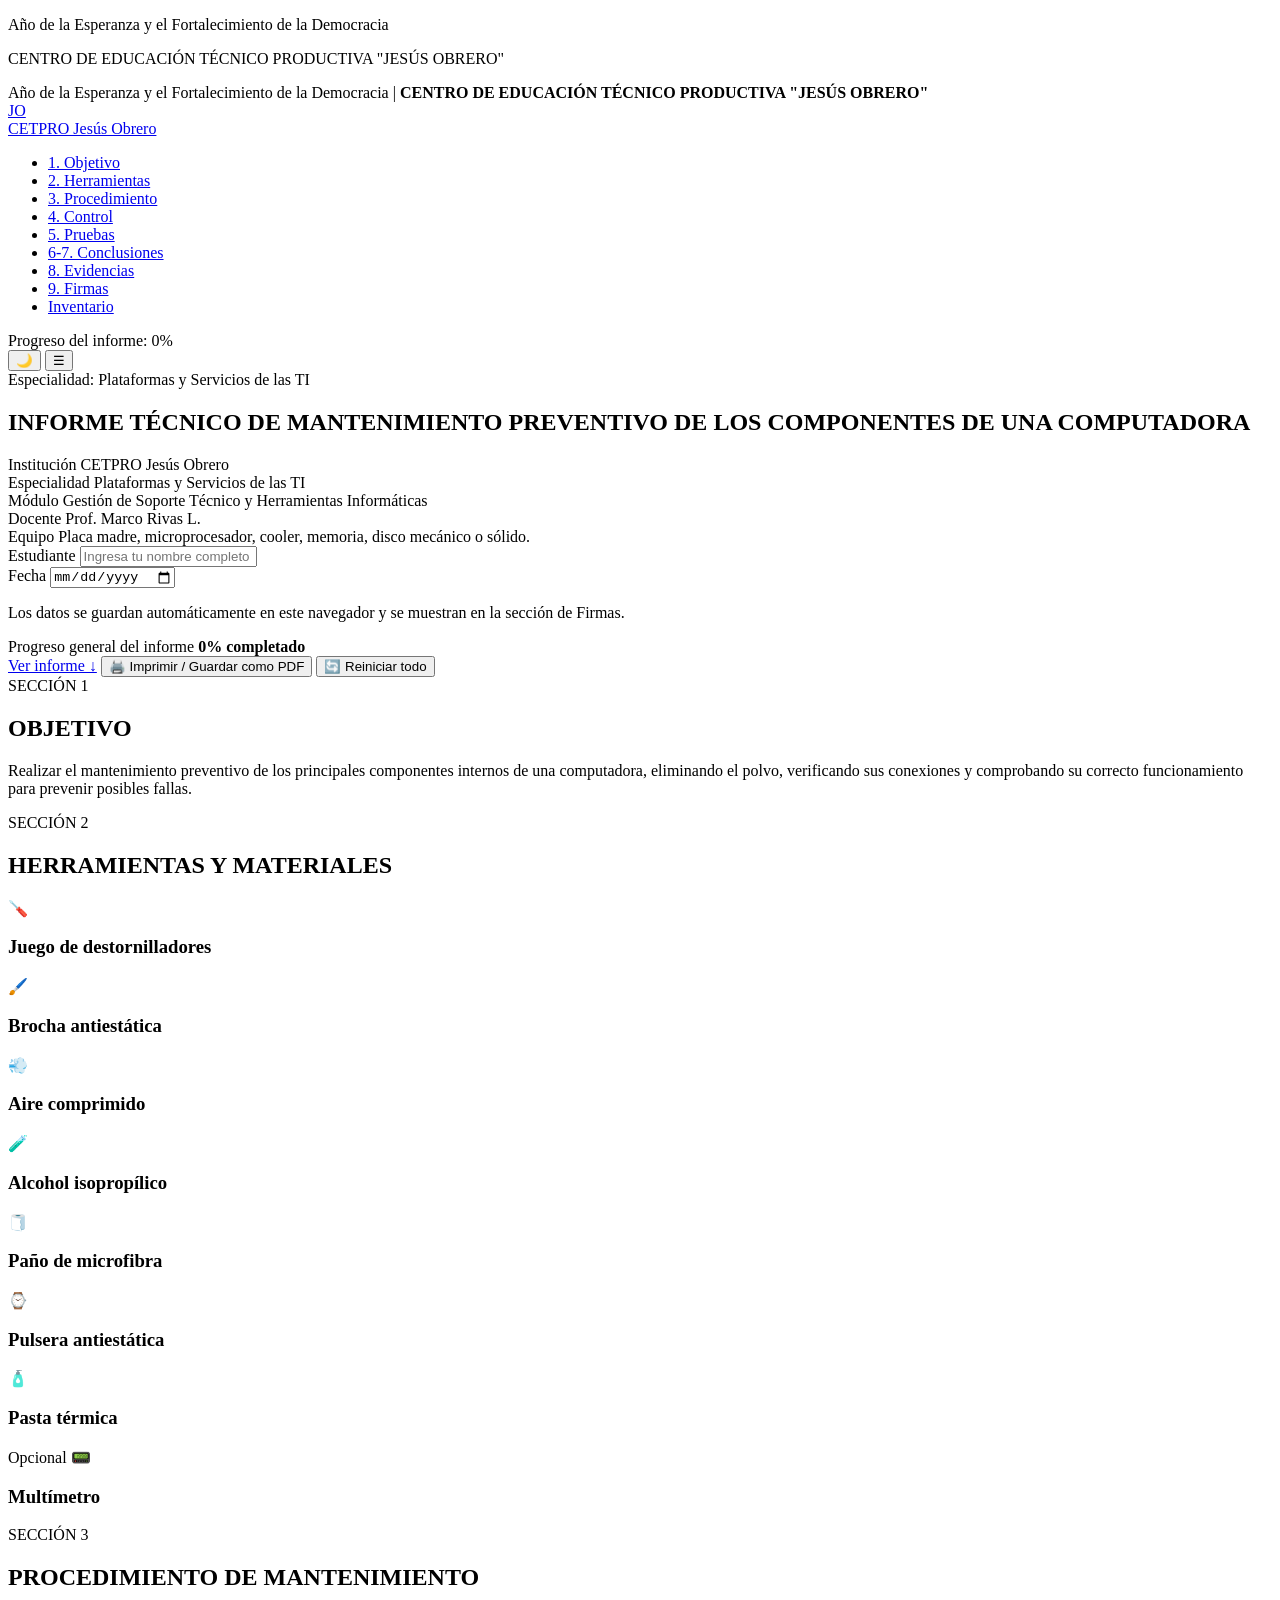
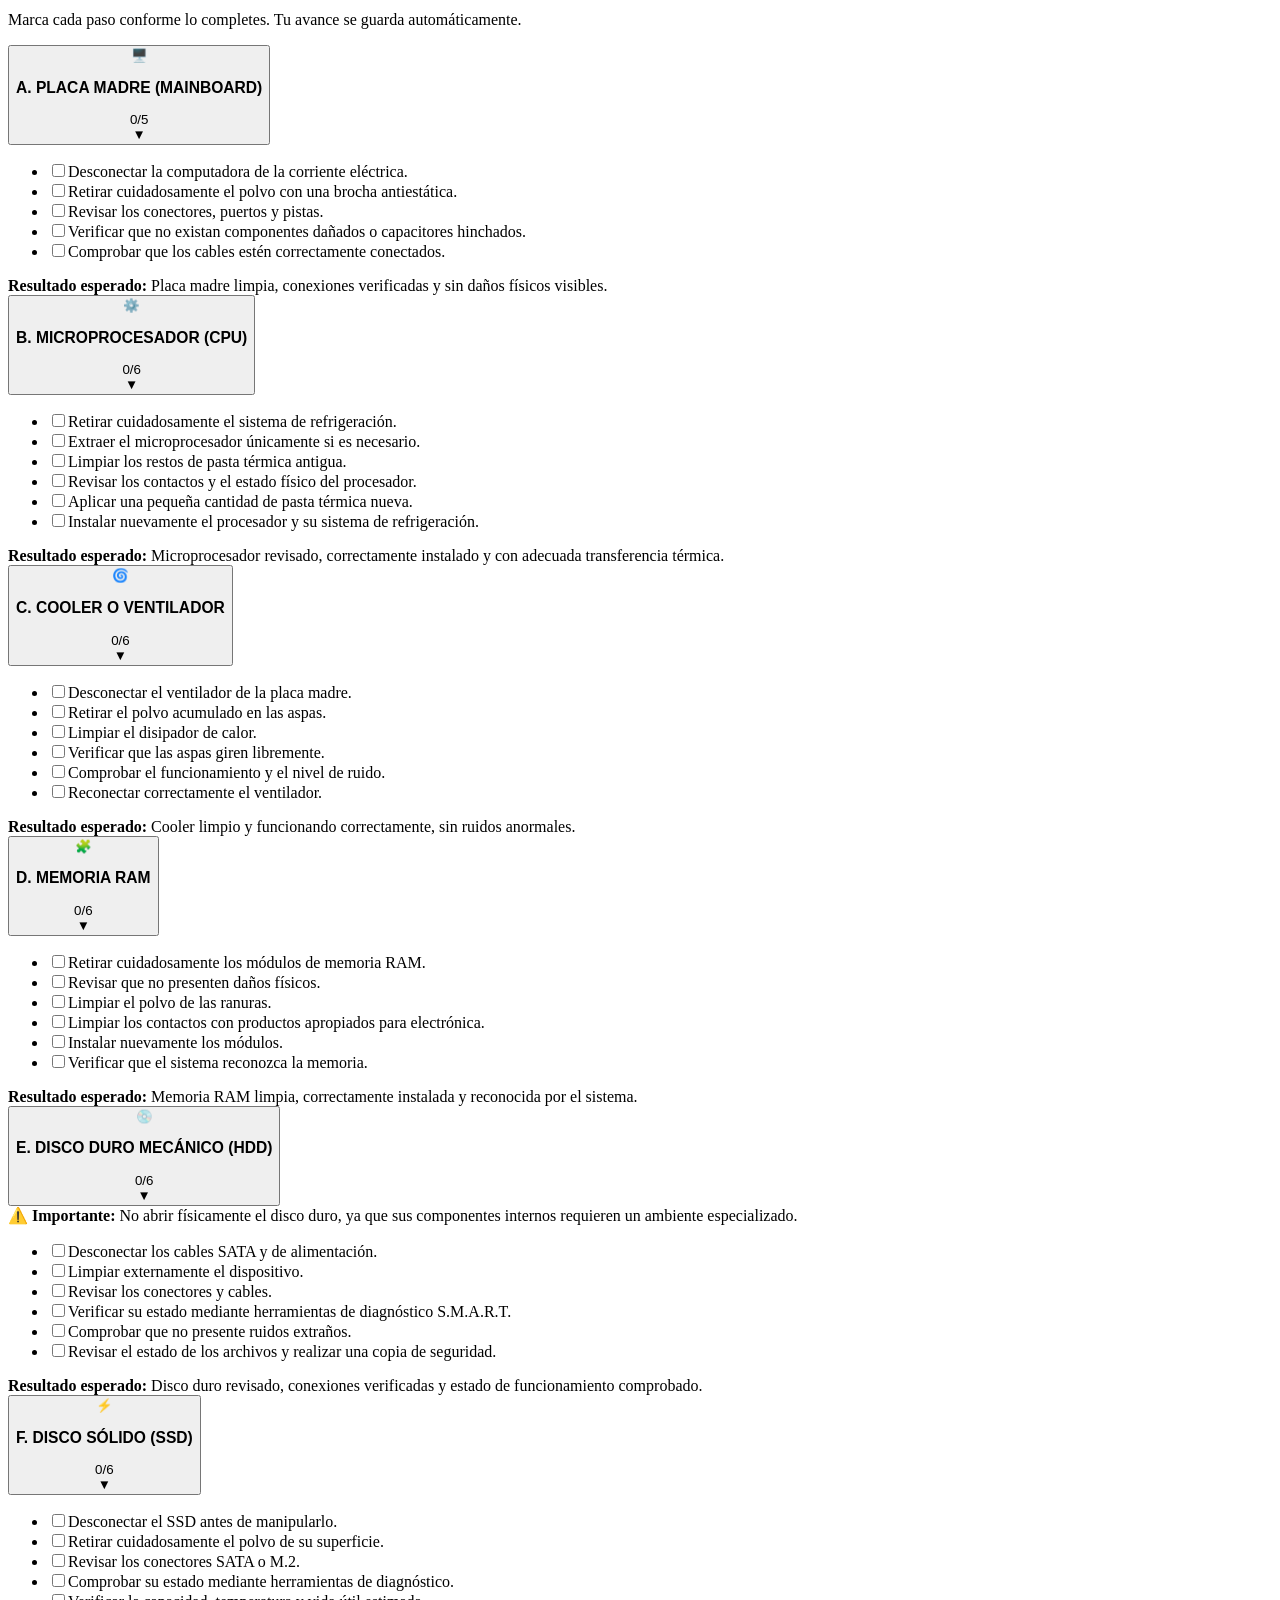
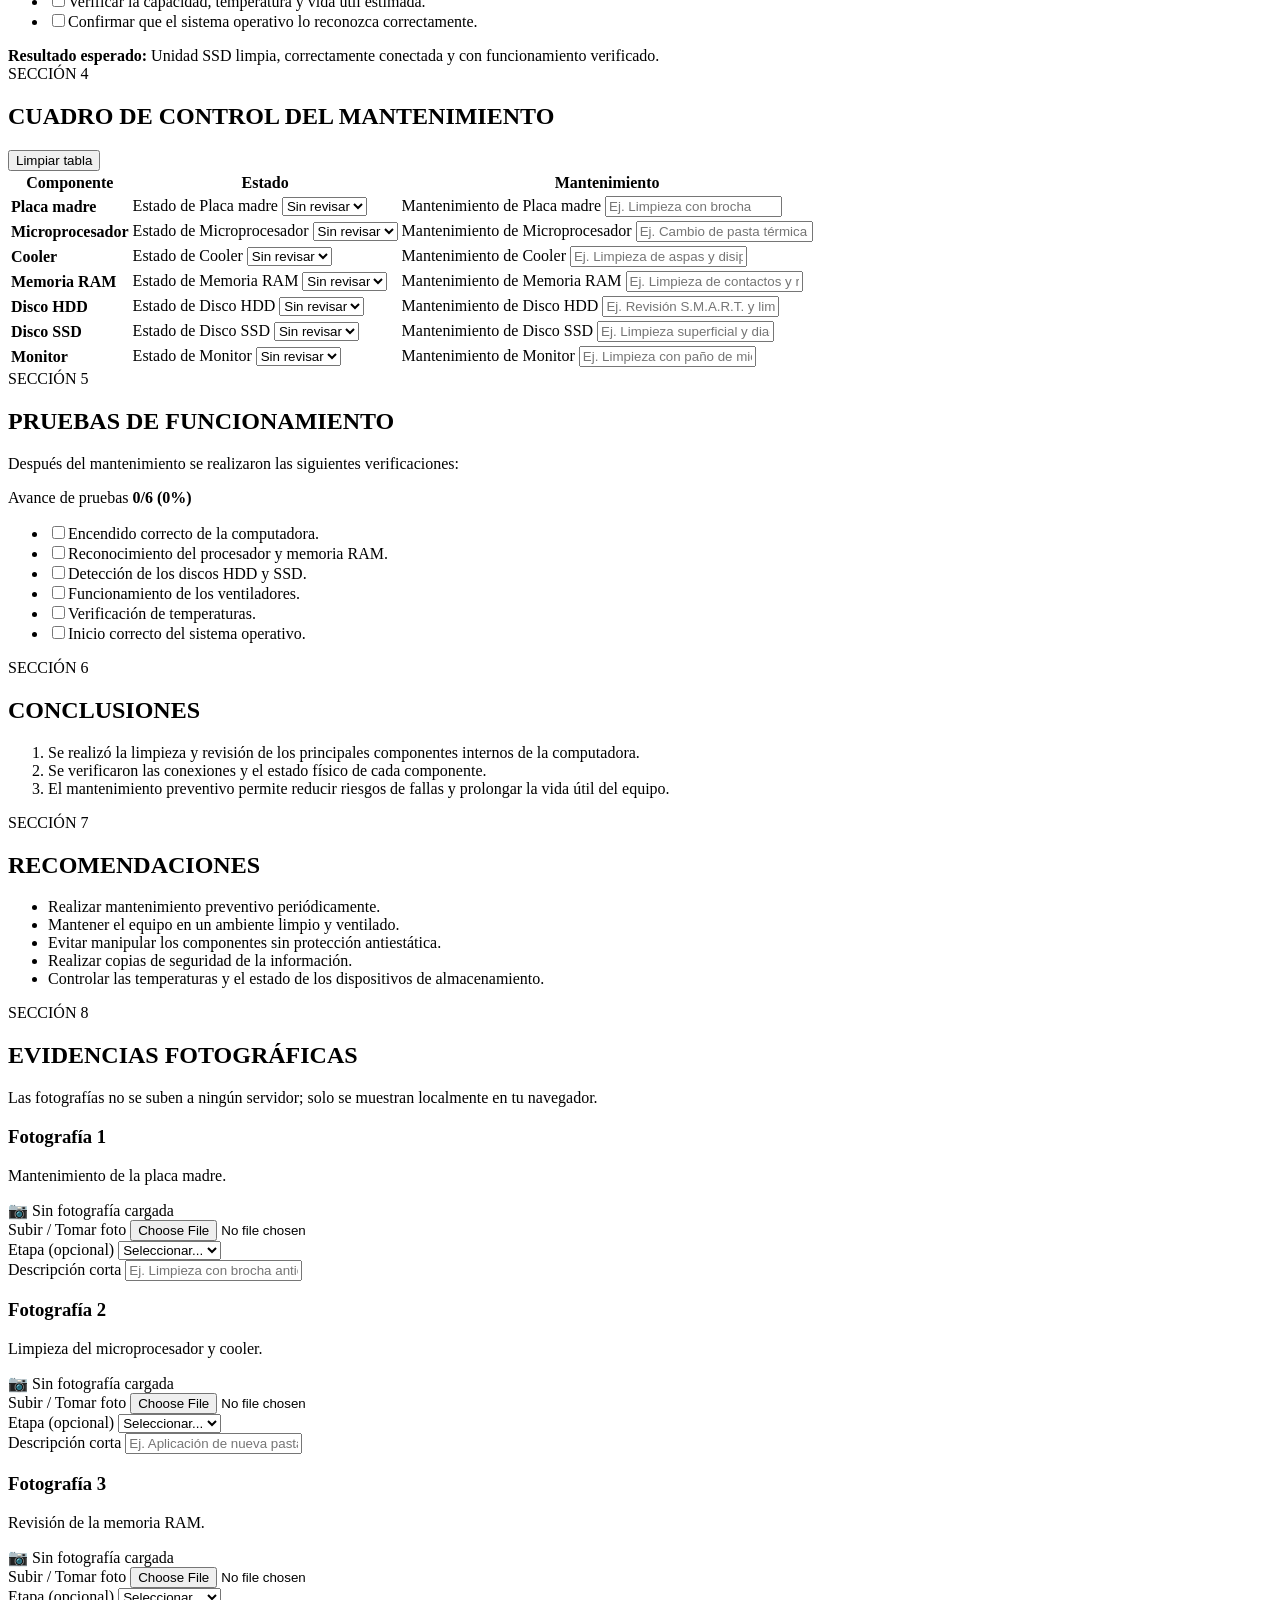
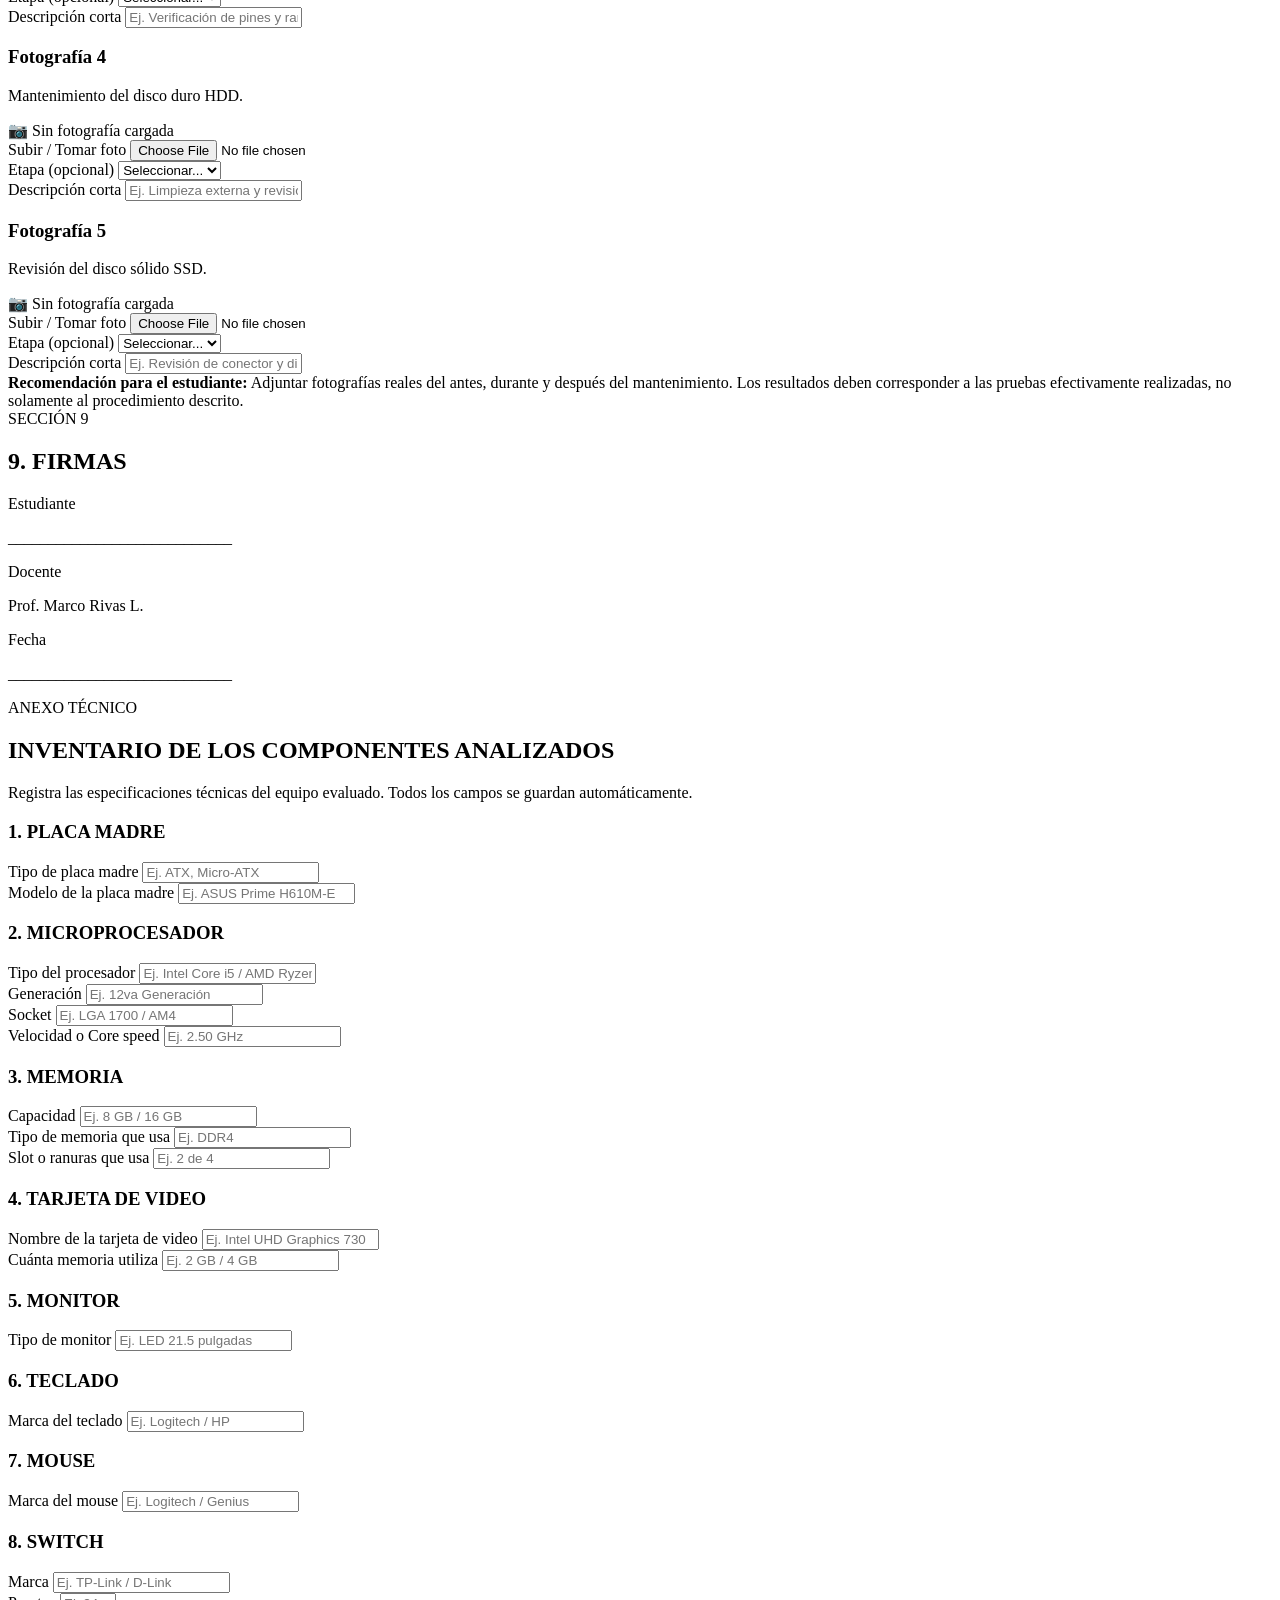
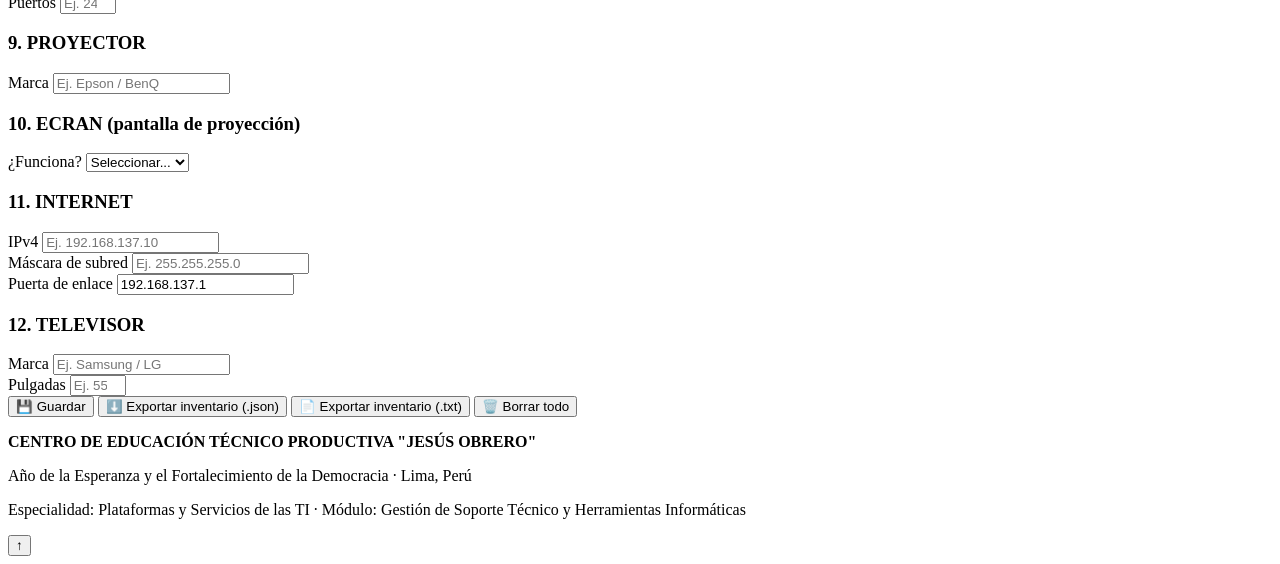
==== index.html @ 3ebf62df "Rename gemini-code-1795660312696.html to index.html" ====
<!DOCTYPE html>
<html lang="es" data-theme="light">
<head>
  <meta charset="UTF-8">
  <meta name="viewport" content="width=device-width, initial-scale=1.0">
  <meta name="description" content="Informe Técnico de Mantenimiento Preventivo de los Componentes de una Computadora - CETPRO Jesús Obrero, Lima, Perú.">
  <title>Informe Técnico de Mantenimiento Preventivo | CETPRO Jesús Obrero</title>
  <!-- Favicon con respaldo SVG inline -->
  <link rel="icon" type="image/png" href="assets/img/favicon.png">
  <link rel="icon" type="image/svg+xml" href="data:image/svg+xml,%3Csvg xmlns='http://www.w3.org/2000/svg' viewBox='0 0 64 64'%3E%3Crect width='64' height='64' rx='12' fill='%231F3A93'/%3E%3Ctext x='50%25' y='55%25' dominant-baseline='middle' text-anchor='middle' fill='white' font-family='sans-serif' font-weight='bold' font-size='28'%3EJO%3C/text%3E%3C/svg%3E">
  <link rel="stylesheet" href="css/styles.css">
</head>
<body>
  <!-- Encabezado exclusivo para impresión -->
  <div class="print-header" aria-hidden="true">
    <p class="print-motto">Año de la Esperanza y el Fortalecimiento de la Democracia</p>
    <p class="print-inst">CENTRO DE EDUCACIÓN TÉCNICO PRODUCTIVA "JESÚS OBRERO"</p>
  </div>

  <!-- Franja institucional superior -->
  <div class="top-banner" role="banner">
    <div class="container top-banner__inner">
      <span>Año de la Esperanza y el Fortalecimiento de la Democracia</span>
      <span class="top-banner__sep" aria-hidden="true">|</span>
      <strong>CENTRO DE EDUCACIÓN TÉCNICO PRODUCTIVA "JESÚS OBRERO"</strong>
    </div>
  </div>

  <!-- Barra de navegación fija -->
  <header class="site-header" id="inicio">
    <div class="container header-inner">
      <a href="#inicio" class="brand" aria-label="Inicio - CETPRO Jesús Obrero">
        <img src="assets/img/logo.png" alt="Logo CETPRO Jesús Obrero" class="brand__logo" onerror="this.style.display='none'; this.nextElementSibling.style.display='flex';">
        <span class="brand__fallback" aria-hidden="true">JO</span>
        <span class="brand__name">CETPRO Jesús Obrero</span>
      </a>

      <nav class="main-nav" id="mainNav" aria-label="Navegación principal">
        <ul class="nav-list">
          <li><a href="#objetivo" class="nav-link">1. Objetivo</a></li>
          <li><a href="#herramientas" class="nav-link">2. Herramientas</a></li>
          <li><a href="#procedimiento" class="nav-link">3. Procedimiento</a></li>
          <li><a href="#control" class="nav-link">4. Control</a></li>
          <li><a href="#pruebas" class="nav-link">5. Pruebas</a></li>
          <li><a href="#conclusiones" class="nav-link">6-7. Conclusiones</a></li>
          <li><a href="#evidencias" class="nav-link">8. Evidencias</a></li>
          <li><a href="#firmas" class="nav-link">9. Firmas</a></li>
          <li><a href="#inventario" class="nav-link">Inventario</a></li>
        </ul>
      </nav>

      <div class="header-actions">
        <!-- Indicador compacto de progreso global -->
        <div class="global-progress-pill" title="Progreso general del informe (pasos y pruebas)">
          <span class="sr-only">Progreso del informe:</span>
          <span id="globalProgressText">0%</span>
        </div>

        <!-- Botón de modo claro / oscuro -->
        <button type="button" id="themeToggle" class="icon-btn" aria-label="Cambiar tema claro u oscuro" title="Cambiar tema">
          <span id="themeIcon" aria-hidden="true">🌙</span>
        </button>

        <!-- Botón menú hamburguesa (móvil) -->
        <button type="button" id="menuToggle" class="icon-btn menu-toggle" aria-label="Abrir menú de navegación" aria-expanded="false" aria-controls="mainNav">
          <span aria-hidden="true">☰</span>
        </button>
      </div>
    </div>

    <!-- Barra de progreso de lectura -->
    <div class="reading-progress" role="progressbar" aria-label="Progreso de lectura" aria-valuemin="0" aria-valuemax="100" aria-valuenow="0">
      <div class="reading-progress__bar" id="readingProgressBar"></div>
    </div>
  </header>

  <main>
    <!-- PORTADA (HERO) -->
    <section class="hero">
      <div class="container">
        <div class="hero-card fade-in">
          <div class="hero-badge">Especialidad: Plataformas y Servicios de las TI</div>
          <h1 class="hero-title">INFORME TÉCNICO DE MANTENIMIENTO PREVENTIVO DE LOS COMPONENTES DE UNA COMPUTADORA</h1>

          <div class="hero-grid">
            <div class="hero-meta">
              <div class="meta-item">
                <span class="meta-label">Institución</span>
                <span class="meta-value">CETPRO Jesús Obrero</span>
              </div>
              <div class="meta-item">
                <span class="meta-label">Especialidad</span>
                <span class="meta-value">Plataformas y Servicios de las TI</span>
              </div>
              <div class="meta-item">
                <span class="meta-label">Módulo</span>
                <span class="meta-value">Gestión de Soporte Técnico y Herramientas Informáticas</span>
              </div>
              <div class="meta-item">
                <span class="meta-label">Docente</span>
                <span class="meta-value">Prof. Marco Rivas L.</span>
              </div>
              <div class="meta-item meta-item--full">
                <span class="meta-label">Equipo</span>
                <span class="meta-value">Placa madre, microprocesador, cooler, memoria, disco mecánico o sólido.</span>
              </div>
            </div>

            <!-- Campos editables del estudiante y fecha -->
            <div class="hero-form">
              <div class="form-group">
                <label for="studentName">Estudiante</label>
                <input type="text" id="studentName" name="studentName" placeholder="Ingresa tu nombre completo" autocomplete="name">
              </div>
              <div class="form-group">
                <label for="reportDate">Fecha</label>
                <input type="date" id="reportDate" name="reportDate">
              </div>
              <p class="form-hint">Los datos se guardan automáticamente en este navegador y se muestran en la sección de Firmas.</p>
            </div>
          </div>

          <!-- Progreso general y botones de acción -->
          <div class="hero-footer">
            <div class="hero-progress">
              <div class="progress-header">
                <span>Progreso general del informe</span>
                <strong id="heroProgressLabel">0% completado</strong>
              </div>
              <div class="progress-track">
                <div class="progress-fill" id="heroProgressBar" style="width: 0%;"></div>
              </div>
            </div>

            <div class="hero-cta">
              <a href="#objetivo" class="btn btn-primary">Ver informe ↓</a>
              <button type="button" id="printBtn" class="btn btn-secondary">🖨️ Imprimir / Guardar como PDF</button>
              <button type="button" id="resetAllBtn" class="btn btn-danger-outline">🔄 Reiniciar todo</button>
            </div>
          </div>
        </div>
      </div>
    </section>

    <!-- SECCIÓN 1: OBJETIVO -->
    <section id="objetivo" class="section fade-in">
      <div class="container">
        <div class="section-header">
          <span class="section-num">SECCIÓN 1</span>
          <h2>OBJETIVO</h2>
        </div>
        <article class="card objective-card">
          <p>Realizar el mantenimiento preventivo de los principales componentes internos de una computadora, eliminando el polvo, verificando sus conexiones y comprobando su correcto funcionamiento para prevenir posibles fallas.</p>
        </article>
      </div>
    </section>

    <!-- SECCIÓN 2: HERRAMIENTAS Y MATERIALES -->
    <section id="herramientas" class="section fade-in">
      <div class="container">
        <div class="section-header">
          <span class="section-num">SECCIÓN 2</span>
          <h2>HERRAMIENTAS Y MATERIALES</h2>
        </div>
        <div class="tools-grid">
          <article class="card tool-card">
            <span class="tool-icon" aria-hidden="true">🪛</span>
            <h3>Juego de destornilladores</h3>
          </article>
          <article class="card tool-card">
            <span class="tool-icon" aria-hidden="true">🖌️</span>
            <h3>Brocha antiestática</h3>
          </article>
          <article class="card tool-card">
            <span class="tool-icon" aria-hidden="true">💨</span>
            <h3>Aire comprimido</h3>
          </article>
          <article class="card tool-card">
            <span class="tool-icon" aria-hidden="true">🧪</span>
            <h3>Alcohol isopropílico</h3>
          </article>
          <article class="card tool-card">
            <span class="tool-icon" aria-hidden="true">🧻</span>
            <h3>Paño de microfibra</h3>
          </article>
          <article class="card tool-card">
            <span class="tool-icon" aria-hidden="true">⌚</span>
            <h3>Pulsera antiestática</h3>
          </article>
          <article class="card tool-card">
            <span class="tool-icon" aria-hidden="true">🧴</span>
            <h3>Pasta térmica</h3>
          </article>
          <article class="card tool-card">
            <span class="badge-optional">Opcional</span>
            <span class="tool-icon" aria-hidden="true">📟</span>
            <h3>Multímetro</h3>
          </article>
        </div>
      </div>
    </section>

    <!-- SECCIÓN 3: PROCEDIMIENTO DE MANTENIMIENTO -->
    <section id="procedimiento" class="section fade-in">
      <div class="container">
        <div class="section-header">
          <span class="section-num">SECCIÓN 3</span>
          <h2>PROCEDIMIENTO DE MANTENIMIENTO</h2>
          <p class="section-desc">Marca cada paso conforme lo completes. Tu avance se guarda automáticamente.</p>
        </div>

        <div class="accordion-list" id="procedureList">
          <!-- A. PLACA MADRE -->
          <article class="card accordion-item is-open" data-component="placa">
            <button type="button" class="accordion-trigger" aria-expanded="true">
              <div class="accordion-title-wrap">
                <span class="comp-icon" aria-hidden="true">🖥️</span>
                <div>
                  <h3>A. PLACA MADRE (MAINBOARD)</h3>
                  <div class="mini-progress">
                    <div class="progress-track"><div class="progress-fill" data-progress-bar="placa"></div></div>
                    <span class="mini-progress__text" data-progress-text="placa">0/5</span>
                  </div>
                </div>
              </div>
              <span class="accordion-chevron" aria-hidden="true">▼</span>
            </button>
            <div class="accordion-content">
              <ul class="checklist">
                <li><label><input type="checkbox" class="step-check" data-group="placa" data-id="placa-1"><span>Desconectar la computadora de la corriente eléctrica.</span></label></li>
                <li><label><input type="checkbox" class="step-check" data-group="placa" data-id="placa-2"><span>Retirar cuidadosamente el polvo con una brocha antiestática.</span></label></li>
                <li><label><input type="checkbox" class="step-check" data-group="placa" data-id="placa-3"><span>Revisar los conectores, puertos y pistas.</span></label></li>
                <li><label><input type="checkbox" class="step-check" data-group="placa" data-id="placa-4"><span>Verificar que no existan componentes dañados o capacitores hinchados.</span></label></li>
                <li><label><input type="checkbox" class="step-check" data-group="placa" data-id="placa-5"><span>Comprobar que los cables estén correctamente conectados.</span></label></li>
              </ul>
              <div class="result-box">
                <strong>Resultado esperado:</strong> Placa madre limpia, conexiones verificadas y sin daños físicos visibles.
              </div>
            </div>
          </article>

          <!-- B. MICROPROCESADOR -->
          <article class="card accordion-item" data-component="cpu">
            <button type="button" class="accordion-trigger" aria-expanded="false">
              <div class="accordion-title-wrap">
                <span class="comp-icon" aria-hidden="true">⚙️</span>
                <div>
                  <h3>B. MICROPROCESADOR (CPU)</h3>
                  <div class="mini-progress">
                    <div class="progress-track"><div class="progress-fill" data-progress-bar="cpu"></div></div>
                    <span class="mini-progress__text" data-progress-text="cpu">0/6</span>
                  </div>
                </div>
              </div>
              <span class="accordion-chevron" aria-hidden="true">▼</span>
            </button>
            <div class="accordion-content">
              <ul class="checklist">
                <li><label><input type="checkbox" class="step-check" data-group="cpu" data-id="cpu-1"><span>Retirar cuidadosamente el sistema de refrigeración.</span></label></li>
                <li><label><input type="checkbox" class="step-check" data-group="cpu" data-id="cpu-2"><span>Extraer el microprocesador únicamente si es necesario.</span></label></li>
                <li><label><input type="checkbox" class="step-check" data-group="cpu" data-id="cpu-3"><span>Limpiar los restos de pasta térmica antigua.</span></label></li>
                <li><label><input type="checkbox" class="step-check" data-group="cpu" data-id="cpu-4"><span>Revisar los contactos y el estado físico del procesador.</span></label></li>
                <li><label><input type="checkbox" class="step-check" data-group="cpu" data-id="cpu-5"><span>Aplicar una pequeña cantidad de pasta térmica nueva.</span></label></li>
                <li><label><input type="checkbox" class="step-check" data-group="cpu" data-id="cpu-6"><span>Instalar nuevamente el procesador y su sistema de refrigeración.</span></label></li>
              </ul>
              <div class="result-box">
                <strong>Resultado esperado:</strong> Microprocesador revisado, correctamente instalado y con adecuada transferencia térmica.
              </div>
            </div>
          </article>

          <!-- C. COOLER O VENTILADOR -->
          <article class="card accordion-item" data-component="cooler">
            <button type="button" class="accordion-trigger" aria-expanded="false">
              <div class="accordion-title-wrap">
                <span class="comp-icon" aria-hidden="true">🌀</span>
                <div>
                  <h3>C. COOLER O VENTILADOR</h3>
                  <div class="mini-progress">
                    <div class="progress-track"><div class="progress-fill" data-progress-bar="cooler"></div></div>
                    <span class="mini-progress__text" data-progress-text="cooler">0/6</span>
                  </div>
                </div>
              </div>
              <span class="accordion-chevron" aria-hidden="true">▼</span>
            </button>
            <div class="accordion-content">
              <ul class="checklist">
                <li><label><input type="checkbox" class="step-check" data-group="cooler" data-id="cooler-1"><span>Desconectar el ventilador de la placa madre.</span></label></li>
                <li><label><input type="checkbox" class="step-check" data-group="cooler" data-id="cooler-2"><span>Retirar el polvo acumulado en las aspas.</span></label></li>
                <li><label><input type="checkbox" class="step-check" data-group="cooler" data-id="cooler-3"><span>Limpiar el disipador de calor.</span></label></li>
                <li><label><input type="checkbox" class="step-check" data-group="cooler" data-id="cooler-4"><span>Verificar que las aspas giren libremente.</span></label></li>
                <li><label><input type="checkbox" class="step-check" data-group="cooler" data-id="cooler-5"><span>Comprobar el funcionamiento y el nivel de ruido.</span></label></li>
                <li><label><input type="checkbox" class="step-check" data-group="cooler" data-id="cooler-6"><span>Reconectar correctamente el ventilador.</span></label></li>
              </ul>
              <div class="result-box">
                <strong>Resultado esperado:</strong> Cooler limpio y funcionando correctamente, sin ruidos anormales.
              </div>
            </div>
          </article>

          <!-- D. MEMORIA RAM -->
          <article class="card accordion-item" data-component="ram">
            <button type="button" class="accordion-trigger" aria-expanded="false">
              <div class="accordion-title-wrap">
                <span class="comp-icon" aria-hidden="true">🧩</span>
                <div>
                  <h3>D. MEMORIA RAM</h3>
                  <div class="mini-progress">
                    <div class="progress-track"><div class="progress-fill" data-progress-bar="ram"></div></div>
                    <span class="mini-progress__text" data-progress-text="ram">0/6</span>
                  </div>
                </div>
              </div>
              <span class="accordion-chevron" aria-hidden="true">▼</span>
            </button>
            <div class="accordion-content">
              <ul class="checklist">
                <li><label><input type="checkbox" class="step-check" data-group="ram" data-id="ram-1"><span>Retirar cuidadosamente los módulos de memoria RAM.</span></label></li>
                <li><label><input type="checkbox" class="step-check" data-group="ram" data-id="ram-2"><span>Revisar que no presenten daños físicos.</span></label></li>
                <li><label><input type="checkbox" class="step-check" data-group="ram" data-id="ram-3"><span>Limpiar el polvo de las ranuras.</span></label></li>
                <li><label><input type="checkbox" class="step-check" data-group="ram" data-id="ram-4"><span>Limpiar los contactos con productos apropiados para electrónica.</span></label></li>
                <li><label><input type="checkbox" class="step-check" data-group="ram" data-id="ram-5"><span>Instalar nuevamente los módulos.</span></label></li>
                <li><label><input type="checkbox" class="step-check" data-group="ram" data-id="ram-6"><span>Verificar que el sistema reconozca la memoria.</span></label></li>
              </ul>
              <div class="result-box">
                <strong>Resultado esperado:</strong> Memoria RAM limpia, correctamente instalada y reconocida por el sistema.
              </div>
            </div>
          </article>

          <!-- E. DISCO DURO MECÁNICO (HDD) -->
          <article class="card accordion-item" data-component="hdd">
            <button type="button" class="accordion-trigger" aria-expanded="false">
              <div class="accordion-title-wrap">
                <span class="comp-icon" aria-hidden="true">💿</span>
                <div>
                  <h3>E. DISCO DURO MECÁNICO (HDD)</h3>
                  <div class="mini-progress">
                    <div class="progress-track"><div class="progress-fill" data-progress-bar="hdd"></div></div>
                    <span class="mini-progress__text" data-progress-text="hdd">0/6</span>
                  </div>
                </div>
              </div>
              <span class="accordion-chevron" aria-hidden="true">▼</span>
            </button>
            <div class="accordion-content">
              <div class="warning-box" role="alert">
                <strong>⚠️ Importante:</strong> No abrir físicamente el disco duro, ya que sus componentes internos requieren un ambiente especializado.
              </div>
              <ul class="checklist">
                <li><label><input type="checkbox" class="step-check" data-group="hdd" data-id="hdd-1"><span>Desconectar los cables SATA y de alimentación.</span></label></li>
                <li><label><input type="checkbox" class="step-check" data-group="hdd" data-id="hdd-2"><span>Limpiar externamente el dispositivo.</span></label></li>
                <li><label><input type="checkbox" class="step-check" data-group="hdd" data-id="hdd-3"><span>Revisar los conectores y cables.</span></label></li>
                <li><label><input type="checkbox" class="step-check" data-group="hdd" data-id="hdd-4"><span>Verificar su estado mediante herramientas de diagnóstico S.M.A.R.T.</span></label></li>
                <li><label><input type="checkbox" class="step-check" data-group="hdd" data-id="hdd-5"><span>Comprobar que no presente ruidos extraños.</span></label></li>
                <li><label><input type="checkbox" class="step-check" data-group="hdd" data-id="hdd-6"><span>Revisar el estado de los archivos y realizar una copia de seguridad.</span></label></li>
              </ul>
              <div class="result-box">
                <strong>Resultado esperado:</strong> Disco duro revisado, conexiones verificadas y estado de funcionamiento comprobado.
              </div>
            </div>
          </article>

          <!-- F. DISCO SÓLIDO (SSD) -->
          <article class="card accordion-item" data-component="ssd">
            <button type="button" class="accordion-trigger" aria-expanded="false">
              <div class="accordion-title-wrap">
                <span class="comp-icon" aria-hidden="true">⚡</span>
                <div>
                  <h3>F. DISCO SÓLIDO (SSD)</h3>
                  <div class="mini-progress">
                    <div class="progress-track"><div class="progress-fill" data-progress-bar="ssd"></div></div>
                    <span class="mini-progress__text" data-progress-text="ssd">0/6</span>
                  </div>
                </div>
              </div>
              <span class="accordion-chevron" aria-hidden="true">▼</span>
            </button>
            <div class="accordion-content">
              <ul class="checklist">
                <li><label><input type="checkbox" class="step-check" data-group="ssd" data-id="ssd-1"><span>Desconectar el SSD antes de manipularlo.</span></label></li>
                <li><label><input type="checkbox" class="step-check" data-group="ssd" data-id="ssd-2"><span>Retirar cuidadosamente el polvo de su superficie.</span></label></li>
                <li><label><input type="checkbox" class="step-check" data-group="ssd" data-id="ssd-3"><span>Revisar los conectores SATA o M.2.</span></label></li>
                <li><label><input type="checkbox" class="step-check" data-group="ssd" data-id="ssd-4"><span>Comprobar su estado mediante herramientas de diagnóstico.</span></label></li>
                <li><label><input type="checkbox" class="step-check" data-group="ssd" data-id="ssd-5"><span>Verificar la capacidad, temperatura y vida útil estimada.</span></label></li>
                <li><label><input type="checkbox" class="step-check" data-group="ssd" data-id="ssd-6"><span>Confirmar que el sistema operativo lo reconozca correctamente.</span></label></li>
              </ul>
              <div class="result-box">
                <strong>Resultado esperado:</strong> Unidad SSD limpia, correctamente conectada y con funcionamiento verificado.
              </div>
            </div>
          </article>
        </div>
      </div>
    </section>

    <!-- SECCIÓN 4: CUADRO DE CONTROL DEL MANTENIMIENTO -->
    <section id="control" class="section fade-in">
      <div class="container">
        <div class="section-header section-header--flex">
          <div>
            <span class="section-num">SECCIÓN 4</span>
            <h2>CUADRO DE CONTROL DEL MANTENIMIENTO</h2>
          </div>
          <button type="button" id="clearTableBtn" class="btn btn-secondary btn-sm">Limpiar tabla</button>
        </div>

        <div class="card table-card">
          <table class="control-table" id="controlTable">
            <thead>
              <tr>
                <th scope="col">Componente</th>
                <th scope="col">Estado</th>
                <th scope="col">Mantenimiento</th>
              </tr>
            </thead>
            <tbody>
              <tr>
                <td data-label="Componente"><strong>Placa madre</strong></td>
                <td data-label="Estado">
                  <label class="sr-only" for="estado-placa">Estado de Placa madre</label>
                  <select id="estado-placa" class="status-select" data-row="placa">
                    <option value="sin-revisar">Sin revisar</option>
                    <option value="bueno">Bueno</option>
                    <option value="regular">Regular</option>
                    <option value="malo">Malo</option>
                  </select>
                </td>
                <td data-label="Mantenimiento">
                  <label class="sr-only" for="mant-placa">Mantenimiento de Placa madre</label>
                  <input type="text" id="mant-placa" class="mant-input" data-row="placa" placeholder="Ej. Limpieza con brocha">
                </td>
              </tr>
              <tr>
                <td data-label="Componente"><strong>Microprocesador</strong></td>
                <td data-label="Estado">
                  <label class="sr-only" for="estado-cpu">Estado de Microprocesador</label>
                  <select id="estado-cpu" class="status-select" data-row="cpu">
                    <option value="sin-revisar">Sin revisar</option>
                    <option value="bueno">Bueno</option>
                    <option value="regular">Regular</option>
                    <option value="malo">Malo</option>
                  </select>
                </td>
                <td data-label="Mantenimiento">
                  <label class="sr-only" for="mant-cpu">Mantenimiento de Microprocesador</label>
                  <input type="text" id="mant-cpu" class="mant-input" data-row="cpu" placeholder="Ej. Cambio de pasta térmica">
                </td>
              </tr>
              <tr>
                <td data-label="Componente"><strong>Cooler</strong></td>
                <td data-label="Estado">
                  <label class="sr-only" for="estado-cooler">Estado de Cooler</label>
                  <select id="estado-cooler" class="status-select" data-row="cooler">
                    <option value="sin-revisar">Sin revisar</option>
                    <option value="bueno">Bueno</option>
                    <option value="regular">Regular</option>
                    <option value="malo">Malo</option>
                  </select>
                </td>
                <td data-label="Mantenimiento">
                  <label class="sr-only" for="mant-cooler">Mantenimiento de Cooler</label>
                  <input type="text" id="mant-cooler" class="mant-input" data-row="cooler" placeholder="Ej. Limpieza de aspas y disipador">
                </td>
              </tr>
              <tr>
                <td data-label="Componente"><strong>Memoria RAM</strong></td>
                <td data-label="Estado">
                  <label class="sr-only" for="estado-ram">Estado de Memoria RAM</label>
                  <select id="estado-ram" class="status-select" data-row="ram">
                    <option value="sin-revisar">Sin revisar</option>
                    <option value="bueno">Bueno</option>
                    <option value="regular">Regular</option>
                    <option value="malo">Malo</option>
                  </select>
                </td>
                <td data-label="Mantenimiento">
                  <label class="sr-only" for="mant-ram">Mantenimiento de Memoria RAM</label>
                  <input type="text" id="mant-ram" class="mant-input" data-row="ram" placeholder="Ej. Limpieza de contactos y ranuras">
                </td>
              </tr>
              <tr>
                <td data-label="Componente"><strong>Disco HDD</strong></td>
                <td data-label="Estado">
                  <label class="sr-only" for="estado-hdd">Estado de Disco HDD</label>
                  <select id="estado-hdd" class="status-select" data-row="hdd">
                    <option value="sin-revisar">Sin revisar</option>
                    <option value="bueno">Bueno</option>
                    <option value="regular">Regular</option>
                    <option value="malo">Malo</option>
                  </select>
                </td>
                <td data-label="Mantenimiento">
                  <label class="sr-only" for="mant-hdd">Mantenimiento de Disco HDD</label>
                  <input type="text" id="mant-hdd" class="mant-input" data-row="hdd" placeholder="Ej. Revisión S.M.A.R.T. y limpieza externa">
                </td>
              </tr>
              <tr>
                <td data-label="Componente"><strong>Disco SSD</strong></td>
                <td data-label="Estado">
                  <label class="sr-only" for="estado-ssd">Estado de Disco SSD</label>
                  <select id="estado-ssd" class="status-select" data-row="ssd">
                    <option value="sin-revisar">Sin revisar</option>
                    <option value="bueno">Bueno</option>
                    <option value="regular">Regular</option>
                    <option value="malo">Malo</option>
                  </select>
                </td>
                <td data-label="Mantenimiento">
                  <label class="sr-only" for="mant-ssd">Mantenimiento de Disco SSD</label>
                  <input type="text" id="mant-ssd" class="mant-input" data-row="ssd" placeholder="Ej. Limpieza superficial y diagnóstico">
                </td>
              </tr>
              <tr>
                <td data-label="Componente"><strong>Monitor</strong></td>
                <td data-label="Estado">
                  <label class="sr-only" for="estado-monitor">Estado de Monitor</label>
                  <select id="estado-monitor" class="status-select" data-row="monitor">
                    <option value="sin-revisar">Sin revisar</option>
                    <option value="bueno">Bueno</option>
                    <option value="regular">Regular</option>
                    <option value="malo">Malo</option>
                  </select>
                </td>
                <td data-label="Mantenimiento">
                  <label class="sr-only" for="mant-monitor">Mantenimiento de Monitor</label>
                  <input type="text" id="mant-monitor" class="mant-input" data-row="monitor" placeholder="Ej. Limpieza con paño de microfibra">
                </td>
              </tr>
            </tbody>
          </table>
        </div>
      </div>
    </section>

    <!-- SECCIÓN 5: PRUEBAS DE FUNCIONAMIENTO -->
    <section id="pruebas" class="section fade-in">
      <div class="container">
        <div class="section-header">
          <span class="section-num">SECCIÓN 5</span>
          <h2>PRUEBAS DE FUNCIONAMIENTO</h2>
        </div>
        <article class="card">
          <p class="lead-text">Después del mantenimiento se realizaron las siguientes verificaciones:</p>

          <div class="tests-progress">
            <div class="progress-header">
              <span>Avance de pruebas</span>
              <strong id="testsProgressText">0/6 (0%)</strong>
            </div>
            <div class="progress-track">
              <div class="progress-fill" id="testsProgressBar" style="width: 0%;"></div>
            </div>
          </div>

          <ul class="checklist">
            <li><label><input type="checkbox" class="test-check" data-id="test-1"><span>Encendido correcto de la computadora.</span></label></li>
            <li><label><input type="checkbox" class="test-check" data-id="test-2"><span>Reconocimiento del procesador y memoria RAM.</span></label></li>
            <li><label><input type="checkbox" class="test-check" data-id="test-3"><span>Detección de los discos HDD y SSD.</span></label></li>
            <li><label><input type="checkbox" class="test-check" data-id="test-4"><span>Funcionamiento de los ventiladores.</span></label></li>
            <li><label><input type="checkbox" class="test-check" data-id="test-5"><span>Verificación de temperaturas.</span></label></li>
            <li><label><input type="checkbox" class="test-check" data-id="test-6"><span>Inicio correcto del sistema operativo.</span></label></li>
          </ul>
        </article>
      </div>
    </section>

    <!-- SECCIONES 6 Y 7: CONCLUSIONES Y RECOMENDACIONES -->
    <section id="conclusiones" class="section fade-in">
      <div class="container">
        <div class="two-col-grid">
          <div>
            <div class="section-header">
              <span class="section-num">SECCIÓN 6</span>
              <h2>CONCLUSIONES</h2>
            </div>
            <article class="card">
              <ol class="styled-ol">
                <li>Se realizó la limpieza y revisión de los principales componentes internos de la computadora.</li>
                <li>Se verificaron las conexiones y el estado físico de cada componente.</li>
                <li>El mantenimiento preventivo permite reducir riesgos de fallas y prolongar la vida útil del equipo.</li>
              </ol>
            </article>
          </div>

          <div>
            <div class="section-header">
              <span class="section-num">SECCIÓN 7</span>
              <h2>RECOMENDACIONES</h2>
            </div>
            <article class="card">
              <ul class="styled-ul">
                <li>Realizar mantenimiento preventivo periódicamente.</li>
                <li>Mantener el equipo en un ambiente limpio y ventilado.</li>
                <li>Evitar manipular los componentes sin protección antiestática.</li>
                <li>Realizar copias de seguridad de la información.</li>
                <li>Controlar las temperaturas y el estado de los dispositivos de almacenamiento.</li>
              </ul>
            </article>
          </div>
        </div>
      </div>
    </section>

    <!-- SECCIÓN 8: EVIDENCIAS FOTOGRÁFICAS -->
    <section id="evidencias" class="section fade-in">
      <div class="container">
        <div class="section-header">
          <span class="section-num">SECCIÓN 8</span>
          <h2>EVIDENCIAS FOTOGRÁFICAS</h2>
          <p class="section-desc">Las fotografías no se suben a ningún servidor; solo se muestran localmente en tu navegador.</p>
        </div>

        <div class="evidence-grid">
          <!-- Fotografía 1 -->
          <article class="card evidence-card" data-slot="1">
            <h3>Fotografía 1</h3>
            <p class="evidence-subtitle">Mantenimiento de la placa madre.</p>
            <div class="photo-dropzone" data-slot="1">
              <img src="" alt="Vista previa fotografía 1" class="photo-preview" hidden>
              <span class="photo-placeholder">📷 Sin fotografía cargada</span>
            </div>
            <div class="photo-actions">
              <label class="btn btn-secondary btn-sm file-label">
                Subir / Tomar foto
                <input type="file" accept="image/*" class="photo-input sr-only" data-slot="1">
              </label>
              <button type="button" class="btn btn-danger-outline btn-sm remove-photo-btn" data-slot="1" hidden>Quitar</button>
            </div>
            <div class="form-group">
              <label for="stage-1">Etapa (opcional)</label>
              <select id="stage-1" class="evidence-stage" data-slot="1">
                <option value="">Seleccionar...</option>
                <option value="Antes">Antes</option>
                <option value="Durante">Durante</option>
                <option value="Después">Después</option>
              </select>
            </div>
            <div class="form-group">
              <label for="desc-1">Descripción corta</label>
              <input type="text" id="desc-1" class="evidence-desc" data-slot="1" placeholder="Ej. Limpieza con brocha antiestática">
            </div>
          </article>

          <!-- Fotografía 2 -->
          <article class="card evidence-card" data-slot="2">
            <h3>Fotografía 2</h3>
            <p class="evidence-subtitle">Limpieza del microprocesador y cooler.</p>
            <div class="photo-dropzone" data-slot="2">
              <img src="" alt="Vista previa fotografía 2" class="photo-preview" hidden>
              <span class="photo-placeholder">📷 Sin fotografía cargada</span>
            </div>
            <div class="photo-actions">
              <label class="btn btn-secondary btn-sm file-label">
                Subir / Tomar foto
                <input type="file" accept="image/*" class="photo-input sr-only" data-slot="2">
              </label>
              <button type="button" class="btn btn-danger-outline btn-sm remove-photo-btn" data-slot="2" hidden>Quitar</button>
            </div>
            <div class="form-group">
              <label for="stage-2">Etapa (opcional)</label>
              <select id="stage-2" class="evidence-stage" data-slot="2">
                <option value="">Seleccionar...</option>
                <option value="Antes">Antes</option>
                <option value="Durante">Durante</option>
                <option value="Después">Después</option>
              </select>
            </div>
            <div class="form-group">
              <label for="desc-2">Descripción corta</label>
              <input type="text" id="desc-2" class="evidence-desc" data-slot="2" placeholder="Ej. Aplicación de nueva pasta térmica">
            </div>
          </article>

          <!-- Fotografía 3 -->
          <article class="card evidence-card" data-slot="3">
            <h3>Fotografía 3</h3>
            <p class="evidence-subtitle">Revisión de la memoria RAM.</p>
            <div class="photo-dropzone" data-slot="3">
              <img src="" alt="Vista previa fotografía 3" class="photo-preview" hidden>
              <span class="photo-placeholder">📷 Sin fotografía cargada</span>
            </div>
            <div class="photo-actions">
              <label class="btn btn-secondary btn-sm file-label">
                Subir / Tomar foto
                <input type="file" accept="image/*" class="photo-input sr-only" data-slot="3">
              </label>
              <button type="button" class="btn btn-danger-outline btn-sm remove-photo-btn" data-slot="3" hidden>Quitar</button>
            </div>
            <div class="form-group">
              <label for="stage-3">Etapa (opcional)</label>
              <select id="stage-3" class="evidence-stage" data-slot="3">
                <option value="">Seleccionar...</option>
                <option value="Antes">Antes</option>
                <option value="Durante">Durante</option>
                <option value="Después">Después</option>
              </select>
            </div>
            <div class="form-group">
              <label for="desc-3">Descripción corta</label>
              <input type="text" id="desc-3" class="evidence-desc" data-slot="3" placeholder="Ej. Verificación de pines y ranuras">
            </div>
          </article>

          <!-- Fotografía 4 -->
          <article class="card evidence-card" data-slot="4">
            <h3>Fotografía 4</h3>
            <p class="evidence-subtitle">Mantenimiento del disco duro HDD.</p>
            <div class="photo-dropzone" data-slot="4">
              <img src="" alt="Vista previa fotografía 4" class="photo-preview" hidden>
              <span class="photo-placeholder">📷 Sin fotografía cargada</span>
            </div>
            <div class="photo-actions">
              <label class="btn btn-secondary btn-sm file-label">
                Subir / Tomar foto
                <input type="file" accept="image/*" class="photo-input sr-only" data-slot="4">
              </label>
              <button type="button" class="btn btn-danger-outline btn-sm remove-photo-btn" data-slot="4" hidden>Quitar</button>
            </div>
            <div class="form-group">
              <label for="stage-4">Etapa (opcional)</label>
              <select id="stage-4" class="evidence-stage" data-slot="4">
                <option value="">Seleccionar...</option>
                <option value="Antes">Antes</option>
                <option value="Durante">Durante</option>
                <option value="Después">Después</option>
              </select>
            </div>
            <div class="form-group">
              <label for="desc-4">Descripción corta</label>
              <input type="text" id="desc-4" class="evidence-desc" data-slot="4" placeholder="Ej. Limpieza externa y revisión de cables">
            </div>
          </article>

          <!-- Fotografía 5 -->
          <article class="card evidence-card" data-slot="5">
            <h3>Fotografía 5</h3>
            <p class="evidence-subtitle">Revisión del disco sólido SSD.</p>
            <div class="photo-dropzone" data-slot="5">
              <img src="" alt="Vista previa fotografía 5" class="photo-preview" hidden>
              <span class="photo-placeholder">📷 Sin fotografía cargada</span>
            </div>
            <div class="photo-actions">
              <label class="btn btn-secondary btn-sm file-label">
                Subir / Tomar foto
                <input type="file" accept="image/*" class="photo-input sr-only" data-slot="5">
              </label>
              <button type="button" class="btn btn-danger-outline btn-sm remove-photo-btn" data-slot="5" hidden>Quitar</button>
            </div>
            <div class="form-group">
              <label for="stage-5">Etapa (opcional)</label>
              <select id="stage-5" class="evidence-stage" data-slot="5">
                <option value="">Seleccionar...</option>
                <option value="Antes">Antes</option>
                <option value="Durante">Durante</option>
                <option value="Después">Después</option>
              </select>
            </div>
            <div class="form-group">
              <label for="desc-5">Descripción corta</label>
              <input type="text" id="desc-5" class="evidence-desc" data-slot="5" placeholder="Ej. Revisión de conector y diagnóstico">
            </div>
          </article>
        </div>

        <div class="info-box">
          <strong>Recomendación para el estudiante:</strong> Adjuntar fotografías reales del antes, durante y después del mantenimiento. Los resultados deben corresponder a las pruebas efectivamente realizadas, no solamente al procedimiento descrito.
        </div>
      </div>
    </section>

    <!-- SECCIÓN 9: FIRMAS -->
    <section id="firmas" class="section fade-in">
      <div class="container">
        <div class="section-header">
          <span class="section-num">SECCIÓN 9</span>
          <h2>9. FIRMAS</h2>
        </div>

        <div class="signatures-grid">
          <article class="card signature-card">
            <div class="signature-line" aria-hidden="true"></div>
            <p class="signature-role">Estudiante</p>
            <p class="signature-value" id="sigStudent">____________________________</p>
          </article>

          <article class="card signature-card">
            <div class="signature-line" aria-hidden="true"></div>
            <p class="signature-role">Docente</p>
            <p class="signature-value">Prof. Marco Rivas L.</p>
          </article>

          <article class="card signature-card">
            <div class="signature-line" aria-hidden="true"></div>
            <p class="signature-role">Fecha</p>
            <p class="signature-value" id="sigDate">____________________________</p>
          </article>
        </div>
      </div>
    </section>

    <!-- INVENTARIO DE LOS COMPONENTES ANALIZADOS -->
    <section id="inventario" class="section fade-in">
      <div class="container">
        <div class="section-header">
          <span class="section-num">ANEXO TÉCNICO</span>
          <h2>INVENTARIO DE LOS COMPONENTES ANALIZADOS</h2>
          <p class="section-desc">Registra las especificaciones técnicas del equipo evaluado. Todos los campos se guardan automáticamente.</p>
        </div>

        <form id="inventoryForm" novalidate>
          <div class="inventory-grid">
            <!-- 1. PLACA MADRE -->
            <article class="card inv-card">
              <h3>1. PLACA MADRE</h3>
              <div class="form-group">
                <label for="inv-mb-tipo">Tipo de placa madre</label>
                <input type="text" id="inv-mb-tipo" name="mbTipo" placeholder="Ej. ATX, Micro-ATX">
              </div>
              <div class="form-group">
                <label for="inv-mb-modelo">Modelo de la placa madre</label>
                <input type="text" id="inv-mb-modelo" name="mbModelo" placeholder="Ej. ASUS Prime H610M-E">
              </div>
            </article>

            <!-- 2. MICROPROCESADOR -->
            <article class="card inv-card">
              <h3>2. MICROPROCESADOR</h3>
              <div class="form-group">
                <label for="inv-cpu-tipo">Tipo del procesador</label>
                <input type="text" id="inv-cpu-tipo" name="cpuTipo" placeholder="Ej. Intel Core i5 / AMD Ryzen 5">
              </div>
              <div class="form-group">
                <label for="inv-cpu-gen">Generación</label>
                <input type="text" id="inv-cpu-gen" name="cpuGen" placeholder="Ej. 12va Generación">
              </div>
              <div class="form-group">
                <label for="inv-cpu-socket">Socket</label>
                <input type="text" id="inv-cpu-socket" name="cpuSocket" placeholder="Ej. LGA 1700 / AM4">
              </div>
              <div class="form-group">
                <label for="inv-cpu-speed">Velocidad o Core speed</label>
                <input type="text" id="inv-cpu-speed" name="cpuSpeed" placeholder="Ej. 2.50 GHz">
              </div>
            </article>

            <!-- 3. MEMORIA -->
            <article class="card inv-card">
              <h3>3. MEMORIA</h3>
              <div class="form-group">
                <label for="inv-ram-cap">Capacidad</label>
                <input type="text" id="inv-ram-cap" name="ramCap" placeholder="Ej. 8 GB / 16 GB">
              </div>
              <div class="form-group">
                <label for="inv-ram-tipo">Tipo de memoria que usa</label>
                <input type="text" id="inv-ram-tipo" name="ramTipo" placeholder="Ej. DDR4">
              </div>
              <div class="form-group">
                <label for="inv-ram-slots">Slot o ranuras que usa</label>
                <input type="text" id="inv-ram-slots" name="ramSlots" placeholder="Ej. 2 de 4">
              </div>
            </article>

            <!-- 4. TARJETA DE VIDEO -->
            <article class="card inv-card">
              <h3>4. TARJETA DE VIDEO</h3>
              <div class="form-group">
                <label for="inv-gpu-nombre">Nombre de la tarjeta de video</label>
                <input type="text" id="inv-gpu-nombre" name="gpuNombre" placeholder="Ej. Intel UHD Graphics 730">
              </div>
              <div class="form-group">
                <label for="inv-gpu-mem">Cuánta memoria utiliza</label>
                <input type="text" id="inv-gpu-mem" name="gpuMem" placeholder="Ej. 2 GB / 4 GB">
              </div>
            </article>

            <!-- 5. MONITOR -->
            <article class="card inv-card">
              <h3>5. MONITOR</h3>
              <div class="form-group">
                <label for="inv-mon-tipo">Tipo de monitor</label>
                <input type="text" id="inv-mon-tipo" name="monTipo" placeholder="Ej. LED 21.5 pulgadas">
              </div>
            </article>

            <!-- 6. TECLADO -->
            <article class="card inv-card">
              <h3>6. TECLADO</h3>
              <div class="form-group">
                <label for="inv-tec-marca">Marca del teclado</label>
                <input type="text" id="inv-tec-marca" name="tecMarca" placeholder="Ej. Logitech / HP">
              </div>
            </article>

            <!-- 7. MOUSE -->
            <article class="card inv-card">
              <h3>7. MOUSE</h3>
              <div class="form-group">
                <label for="inv-mouse-marca">Marca del mouse</label>
                <input type="text" id="inv-mouse-marca" name="mouseMarca" placeholder="Ej. Logitech / Genius">
              </div>
            </article>

            <!-- 8. SWITCH -->
            <article class="card inv-card">
              <h3>8. SWITCH</h3>
              <div class="form-group">
                <label for="inv-sw-marca">Marca</label>
                <input type="text" id="inv-sw-marca" name="swMarca" placeholder="Ej. TP-Link / D-Link">
              </div>
              <div class="form-group">
                <label for="inv-sw-puertos">Puertos</label>
                <input type="number" min="1" max="128" id="inv-sw-puertos" name="swPuertos" placeholder="Ej. 24">
                <span class="field-error" aria-live="polite"></span>
              </div>
            </article>

            <!-- 9. PROYECTOR -->
            <article class="card inv-card">
              <h3>9. PROYECTOR</h3>
              <div class="form-group">
                <label for="inv-proy-marca">Marca</label>
                <input type="text" id="inv-proy-marca" name="proyMarca" placeholder="Ej. Epson / BenQ">
              </div>
            </article>

            <!-- 10. ECRAN -->
            <article class="card inv-card">
              <h3>10. ECRAN (pantalla de proyección)</h3>
              <div class="form-group">
                <label for="inv-ecran-func">¿Funciona?</label>
                <select id="inv-ecran-func" name="ecranFunc">
                  <option value="">Seleccionar...</option>
                  <option value="Sí">Sí</option>
                  <option value="No">No</option>
                </select>
              </div>
            </article>

            <!-- 11. INTERNET -->
            <article class="card inv-card">
              <h3>11. INTERNET</h3>
              <div class="form-group">
                <label for="inv-net-ip">IPv4</label>
                <input type="text" id="inv-net-ip" name="netIp" class="ip-field" placeholder="Ej. 192.168.137.10">
                <span class="field-error" aria-live="polite"></span>
              </div>
              <div class="form-group">
                <label for="inv-net-mask">Máscara de subred</label>
                <input type="text" id="inv-net-mask" name="netMask" class="ip-field" placeholder="Ej. 255.255.255.0">
                <span class="field-error" aria-live="polite"></span>
              </div>
              <div class="form-group">
                <label for="inv-net-gw">Puerta de enlace</label>
                <input type="text" id="inv-net-gw" name="netGw" class="ip-field" value="192.168.137.1" placeholder="192.168.137.1">
                <span class="field-error" aria-live="polite"></span>
              </div>
            </article>

            <!-- 12. TELEVISOR -->
            <article class="card inv-card">
              <h3>12. TELEVISOR</h3>
              <div class="form-group">
                <label for="inv-tv-marca">Marca</label>
                <input type="text" id="inv-tv-marca" name="tvMarca" placeholder="Ej. Samsung / LG">
              </div>
              <div class="form-group">
                <label for="inv-tv-pulg">Pulgadas</label>
                <input type="number" min="10" max="120" id="inv-tv-pulg" name="tvPulg" placeholder="Ej. 55">
                <span class="field-error" aria-live="polite"></span>
              </div>
            </article>
          </div>

          <div class="inventory-actions">
            <button type="submit" class="btn btn-primary">💾 Guardar</button>
            <button type="button" id="exportJsonBtn" class="btn btn-secondary">⬇️ Exportar inventario (.json)</button>
            <button type="button" id="exportTxtBtn" class="btn btn-secondary">📄 Exportar inventario (.txt)</button>
            <button type="button" id="clearInvBtn" class="btn btn-danger-outline">🗑️ Borrar todo</button>
          </div>
          <p id="invStatusMsg" class="status-msg" role="status" aria-live="polite"></p>
        </form>
      </div>
    </section>
  </main>

  <!-- PIE DE PÁGINA -->
  <footer class="site-footer">
    <div class="container footer-inner">
      <p><strong>CENTRO DE EDUCACIÓN TÉCNICO PRODUCTIVA "JESÚS OBRERO"</strong></p>
      <p>Año de la Esperanza y el Fortalecimiento de la Democracia · Lima, Perú</p>
      <p class="footer-note">Especialidad: Plataformas y Servicios de las TI · Módulo: Gestión de Soporte Técnico y Herramientas Informáticas</p>
    </div>
  </footer>

  <!-- Botón flotante Volver Arriba -->
  <button type="button" id="backToTop" class="back-to-top" aria-label="Volver arriba" title="Volver arriba">↑</button>

  <!-- Lightbox para evidencias fotográficas -->
  <div id="lightbox" class="lightbox" role="dialog" aria-modal="true" aria-label="Vista ampliada de fotografía" hidden>
    <button type="button" id="lightboxClose" class="lightbox__close" aria-label="Cerrar vista ampliada">✕</button>
    <img id="lightboxImg" src="" alt="Fotografía ampliada" class="lightbox__img">
    <p id="lightboxCaption" class="lightbox__caption"></p>
  </div>

  <script src="js/app.js"></script>
</body>
</html>
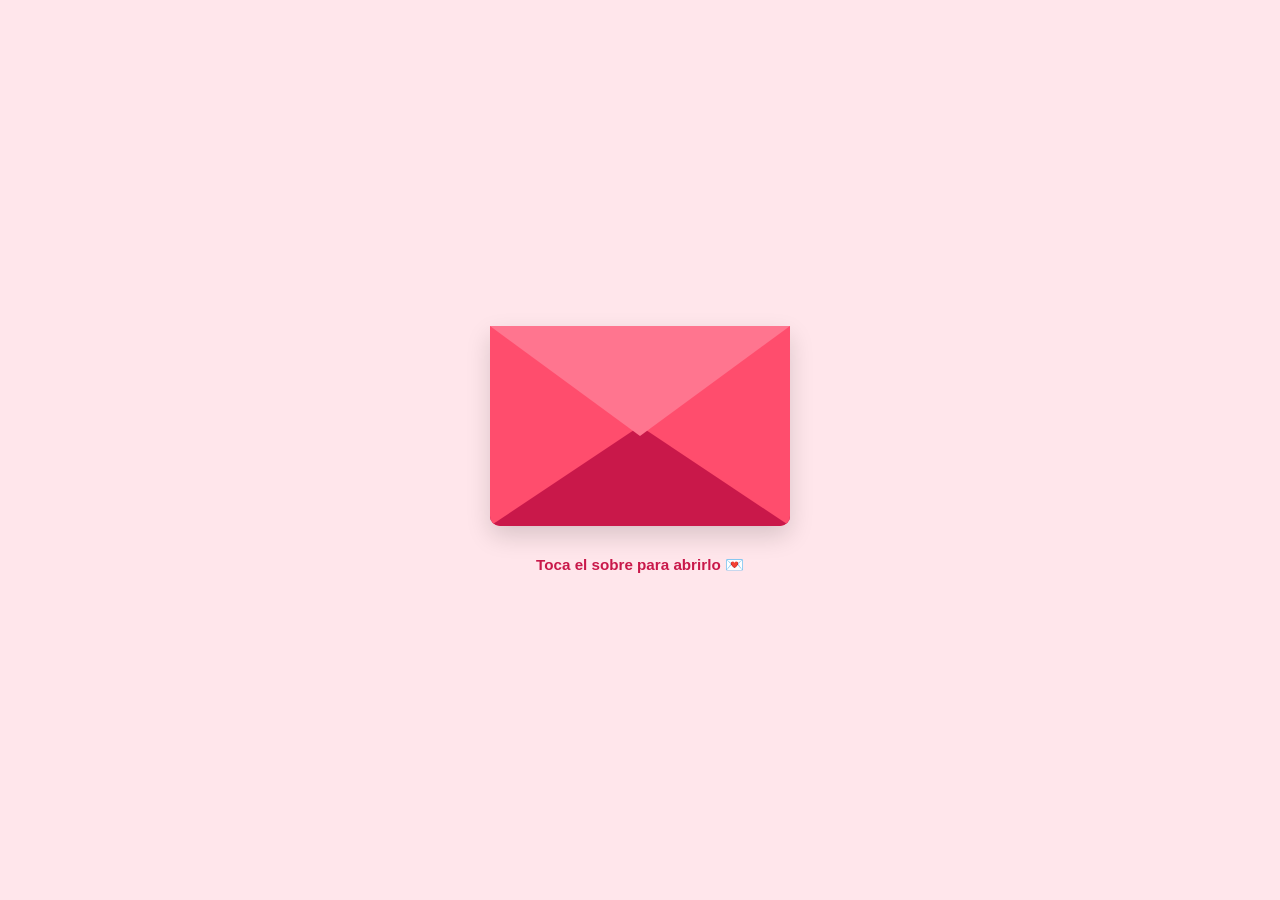
==== commit b1a0e8ae: "Rename index.html.html to index.html" ====
--- a/index.html
+++ b/index.html
@@ -1,1009 +1,198 @@
 <!DOCTYPE html>
-<html lang="es" data-theme="light">
+<html lang="es">
 <head>
   <meta charset="UTF-8">
   <meta name="viewport" content="width=device-width, initial-scale=1.0">
-  <meta name="description" content="Informe Técnico de Mantenimiento Preventivo de los Componentes de una Computadora - CETPRO Jesús Obrero, Lima, Perú.">
-  <title>Informe Técnico de Mantenimiento Preventivo | CETPRO Jesús Obrero</title>
-  <!-- Favicon con respaldo SVG inline -->
-  <link rel="icon" type="image/png" href="assets/img/favicon.png">
-  <link rel="icon" type="image/svg+xml" href="data:image/svg+xml,%3Csvg xmlns='http://www.w3.org/2000/svg' viewBox='0 0 64 64'%3E%3Crect width='64' height='64' rx='12' fill='%231F3A93'/%3E%3Ctext x='50%25' y='55%25' dominant-baseline='middle' text-anchor='middle' fill='white' font-family='sans-serif' font-weight='bold' font-size='28'%3EJO%3C/text%3E%3C/svg%3E">
-  <link rel="stylesheet" href="css/styles.css">
+  <title>Para ti ❤️</title>
+  <style>
+    * {
+      box-sizing: border-box;
+      margin: 0;
+      padding: 0;
+    }
+
+    body {
+      background-color: #ffe6eb;
+      font-family: 'Segoe UI', Tahoma, Geneva, Verdana, sans-serif;
+      display: flex;
+      flex-direction: column;
+      justify-content: center;
+      align-items: center;
+      min-height: 100vh;
+      overflow: hidden;
+    }
+
+    .contenedor {
+      position: relative;
+      cursor: pointer;
+    }
+
+    /* Sobre */
+    .sobre {
+      position: relative;
+      width: 300px;
+      height: 200px;
+      background-color: #ff4d6d;
+      border-radius: 0 0 10px 10px;
+      box-shadow: 0 10px 25px rgba(0, 0, 0, 0.15);
+    }
+
+    /* Solapa superior */
+    .solapa {
+      position: absolute;
+      top: 0;
+      left: 0;
+      width: 0;
+      height: 0;
+      border-left: 150px solid transparent;
+      border-right: 150px solid transparent;
+      border-top: 110px solid #ff758f;
+      transform-origin: top;
+      transition: transform 0.6s ease;
+      z-index: 3;
+    }
+
+    /* Frente del sobre */
+    .frente {
+      position: absolute;
+      bottom: 0;
+      left: 0;
+      width: 0;
+      height: 0;
+      border-left: 150px solid #ff4d6d;
+      border-right: 150px solid #ff4d6d;
+      border-top: 100px solid transparent;
+      border-bottom: 100px solid #c9184a;
+      border-radius: 0 0 10px 10px;
+      z-index: 2;
+    }
+
+    /* Carta interior */
+    .carta {
+      position: absolute;
+      bottom: 10px;
+      left: 15px;
+      width: 270px;
+      height: 180px;
+      background-color: #ffffff;
+      border-radius: 8px;
+      padding: 20px;
+      text-align: center;
+      box-shadow: 0 4px 10px rgba(0, 0, 0, 0.1);
+      transition: transform 0.6s ease, z-index 0.6s;
+      z-index: 1;
+      display: flex;
+      flex-direction: column;
+      justify-content: center;
+    }
+
+    .carta h1 {
+      color: #c9184a;
+      font-size: 1.2rem;
+      margin-bottom: 10px;
+    }
+
+    .carta p {
+      color: #444;
+      font-size: 0.9rem;
+      line-height: 1.4;
+    }
+
+    .firma {
+      margin-top: 12px;
+      font-weight: bold;
+      color: #ff4d6d;
+    }
+
+    /* Animación al abrir */
+    .contenedor.abierto .solapa {
+      transform: rotateX(180deg);
+      z-index: 0;
+    }
+
+    .contenedor.abierto .carta {
+      transform: translateY(-110px);
+      z-index: 4;
+    }
+
+    .instruccion {
+      margin-top: 30px;
+      color: #c9184a;
+      font-size: 0.95rem;
+      font-weight: 600;
+    }
+
+    /* Corazones flotantes */
+    .corazon {
+      position: fixed;
+      bottom: -20px;
+      font-size: 20px;
+      animation: flotar 3s linear forwards;
+      pointer-events: none;
+    }
+
+    @keyframes flotar {
+      0% {
+        transform: translateY(0) scale(1);
+        opacity: 1;
+      }
+      100% {
+        transform: translateY(-100vh) scale(1.5);
+        opacity: 0;
+      }
+    }
+  </style>
 </head>
 <body>
-  <!-- Encabezado exclusivo para impresión -->
-  <div class="print-header" aria-hidden="true">
-    <p class="print-motto">Año de la Esperanza y el Fortalecimiento de la Democracia</p>
-    <p class="print-inst">CENTRO DE EDUCACIÓN TÉCNICO PRODUCTIVA "JESÚS OBRERO"</p>
-  </div>
 
-  <!-- Franja institucional superior -->
-  <div class="top-banner" role="banner">
-    <div class="container top-banner__inner">
-      <span>Año de la Esperanza y el Fortalecimiento de la Democracia</span>
-      <span class="top-banner__sep" aria-hidden="true">|</span>
-      <strong>CENTRO DE EDUCACIÓN TÉCNICO PRODUCTIVA "JESÚS OBRERO"</strong>
+  <div class="contenedor" id="sobre">
+    <div class="sobre">
+      <div class="solapa"></div>
+      <div class="carta">
+        <!-- EDITA TU MENSAJE AQUÍ -->
+        <h1>¡Feliz San Valentín! ❤️</h1>
+        <p>
+          Gracias por hacer mis días mucho más bonitos. 
+          Eres la mejor parte de mi vida y quería recordarte lo mucho que te quiero.
+        </p>
+        <p class="firma">Con todo mi cariño</p>
+      </div>
+      <div class="frente"></div>
     </div>
   </div>
 
-  <!-- Barra de navegación fija -->
-  <header class="site-header" id="inicio">
-    <div class="container header-inner">
-      <a href="#inicio" class="brand" aria-label="Inicio - CETPRO Jesús Obrero">
-        <img src="assets/img/logo.png" alt="Logo CETPRO Jesús Obrero" class="brand__logo" onerror="this.style.display='none'; this.nextElementSibling.style.display='flex';">
-        <span class="brand__fallback" aria-hidden="true">JO</span>
-        <span class="brand__name">CETPRO Jesús Obrero</span>
-      </a>
+  <p class="instruccion" id="texto-ayuda">Toca el sobre para abrirlo 💌</p>
 
-      <nav class="main-nav" id="mainNav" aria-label="Navegación principal">
-        <ul class="nav-list">
-          <li><a href="#objetivo" class="nav-link">1. Objetivo</a></li>
-          <li><a href="#herramientas" class="nav-link">2. Herramientas</a></li>
-          <li><a href="#procedimiento" class="nav-link">3. Procedimiento</a></li>
-          <li><a href="#control" class="nav-link">4. Control</a></li>
-          <li><a href="#pruebas" class="nav-link">5. Pruebas</a></li>
-          <li><a href="#conclusiones" class="nav-link">6-7. Conclusiones</a></li>
-          <li><a href="#evidencias" class="nav-link">8. Evidencias</a></li>
-          <li><a href="#firmas" class="nav-link">9. Firmas</a></li>
-          <li><a href="#inventario" class="nav-link">Inventario</a></li>
-        </ul>
-      </nav>
+  <script>
+    const sobre = document.getElementById('sobre');
+    const textoAyuda = document.getElementById('texto-ayuda');
 
-      <div class="header-actions">
-        <!-- Indicador compacto de progreso global -->
-        <div class="global-progress-pill" title="Progreso general del informe (pasos y pruebas)">
-          <span class="sr-only">Progreso del informe:</span>
-          <span id="globalProgressText">0%</span>
-        </div>
+    sobre.addEventListener('click', () => {
+      sobre.classList.toggle('abierto');
 
-        <!-- Botón de modo claro / oscuro -->
-        <button type="button" id="themeToggle" class="icon-btn" aria-label="Cambiar tema claro u oscuro" title="Cambiar tema">
-          <span id="themeIcon" aria-hidden="true">🌙</span>
-        </button>
+      if (sobre.classList.contains('abierto')) {
+        textoAyuda.textContent = 'Toca de nuevo para cerrarlo';
+        lanzarCorazones();
+      } else {
+        textoAyuda.textContent = 'Toca el sobre para abrirlo 💌';
+      }
+    });
 
-        <!-- Botón menú hamburguesa (móvil) -->
-        <button type="button" id="menuToggle" class="icon-btn menu-toggle" aria-label="Abrir menú de navegación" aria-expanded="false" aria-controls="mainNav">
-          <span aria-hidden="true">☰</span>
-        </button>
-      </div>
-    </div>
+    function lanzarCorazones() {
+      for (let i = 0; i < 15; i++) {
+        setTimeout(() => {
+          const corazon = document.createElement('div');
+          corazon.classList.add('corazon');
+          corazon.textContent = '❤️';
+          corazon.style.left = Math.random() * 100 + 'vw';
+          corazon.style.animationDuration = (Math.random() * 2 + 2) + 's';
+          document.body.appendChild(corazon);
 
-    <!-- Barra de progreso de lectura -->
-    <div class="reading-progress" role="progressbar" aria-label="Progreso de lectura" aria-valuemin="0" aria-valuemax="100" aria-valuenow="0">
-      <div class="reading-progress__bar" id="readingProgressBar"></div>
-    </div>
-  </header>
+          setTimeout(() => corazon.remove(), 4000);
+        }, i * 100);
+      }
+    }
+  </script>
 
-  <main>
-    <!-- PORTADA (HERO) -->
-    <section class="hero">
-      <div class="container">
-        <div class="hero-card fade-in">
-          <div class="hero-badge">Especialidad: Plataformas y Servicios de las TI</div>
-          <h1 class="hero-title">INFORME TÉCNICO DE MANTENIMIENTO PREVENTIVO DE LOS COMPONENTES DE UNA COMPUTADORA</h1>
-
-          <div class="hero-grid">
-            <div class="hero-meta">
-              <div class="meta-item">
-                <span class="meta-label">Institución</span>
-                <span class="meta-value">CETPRO Jesús Obrero</span>
-              </div>
-              <div class="meta-item">
-                <span class="meta-label">Especialidad</span>
-                <span class="meta-value">Plataformas y Servicios de las TI</span>
-              </div>
-              <div class="meta-item">
-                <span class="meta-label">Módulo</span>
-                <span class="meta-value">Gestión de Soporte Técnico y Herramientas Informáticas</span>
-              </div>
-              <div class="meta-item">
-                <span class="meta-label">Docente</span>
-                <span class="meta-value">Prof. Marco Rivas L.</span>
-              </div>
-              <div class="meta-item meta-item--full">
-                <span class="meta-label">Equipo</span>
-                <span class="meta-value">Placa madre, microprocesador, cooler, memoria, disco mecánico o sólido.</span>
-              </div>
-            </div>
-
-            <!-- Campos editables del estudiante y fecha -->
-            <div class="hero-form">
-              <div class="form-group">
-                <label for="studentName">Estudiante</label>
-                <input type="text" id="studentName" name="studentName" placeholder="Ingresa tu nombre completo" autocomplete="name">
-              </div>
-              <div class="form-group">
-                <label for="reportDate">Fecha</label>
-                <input type="date" id="reportDate" name="reportDate">
-              </div>
-              <p class="form-hint">Los datos se guardan automáticamente en este navegador y se muestran en la sección de Firmas.</p>
-            </div>
-          </div>
-
-          <!-- Progreso general y botones de acción -->
-          <div class="hero-footer">
-            <div class="hero-progress">
-              <div class="progress-header">
-                <span>Progreso general del informe</span>
-                <strong id="heroProgressLabel">0% completado</strong>
-              </div>
-              <div class="progress-track">
-                <div class="progress-fill" id="heroProgressBar" style="width: 0%;"></div>
-              </div>
-            </div>
-
-            <div class="hero-cta">
-              <a href="#objetivo" class="btn btn-primary">Ver informe ↓</a>
-              <button type="button" id="printBtn" class="btn btn-secondary">🖨️ Imprimir / Guardar como PDF</button>
-              <button type="button" id="resetAllBtn" class="btn btn-danger-outline">🔄 Reiniciar todo</button>
-            </div>
-          </div>
-        </div>
-      </div>
-    </section>
-
-    <!-- SECCIÓN 1: OBJETIVO -->
-    <section id="objetivo" class="section fade-in">
-      <div class="container">
-        <div class="section-header">
-          <span class="section-num">SECCIÓN 1</span>
-          <h2>OBJETIVO</h2>
-        </div>
-        <article class="card objective-card">
-          <p>Realizar el mantenimiento preventivo de los principales componentes internos de una computadora, eliminando el polvo, verificando sus conexiones y comprobando su correcto funcionamiento para prevenir posibles fallas.</p>
-        </article>
-      </div>
-    </section>
-
-    <!-- SECCIÓN 2: HERRAMIENTAS Y MATERIALES -->
-    <section id="herramientas" class="section fade-in">
-      <div class="container">
-        <div class="section-header">
-          <span class="section-num">SECCIÓN 2</span>
-          <h2>HERRAMIENTAS Y MATERIALES</h2>
-        </div>
-        <div class="tools-grid">
-          <article class="card tool-card">
-            <span class="tool-icon" aria-hidden="true">🪛</span>
-            <h3>Juego de destornilladores</h3>
-          </article>
-          <article class="card tool-card">
-            <span class="tool-icon" aria-hidden="true">🖌️</span>
-            <h3>Brocha antiestática</h3>
-          </article>
-          <article class="card tool-card">
-            <span class="tool-icon" aria-hidden="true">💨</span>
-            <h3>Aire comprimido</h3>
-          </article>
-          <article class="card tool-card">
-            <span class="tool-icon" aria-hidden="true">🧪</span>
-            <h3>Alcohol isopropílico</h3>
-          </article>
-          <article class="card tool-card">
-            <span class="tool-icon" aria-hidden="true">🧻</span>
-            <h3>Paño de microfibra</h3>
-          </article>
-          <article class="card tool-card">
-            <span class="tool-icon" aria-hidden="true">⌚</span>
-            <h3>Pulsera antiestática</h3>
-          </article>
-          <article class="card tool-card">
-            <span class="tool-icon" aria-hidden="true">🧴</span>
-            <h3>Pasta térmica</h3>
-          </article>
-          <article class="card tool-card">
-            <span class="badge-optional">Opcional</span>
-            <span class="tool-icon" aria-hidden="true">📟</span>
-            <h3>Multímetro</h3>
-          </article>
-        </div>
-      </div>
-    </section>
-
-    <!-- SECCIÓN 3: PROCEDIMIENTO DE MANTENIMIENTO -->
-    <section id="procedimiento" class="section fade-in">
-      <div class="container">
-        <div class="section-header">
-          <span class="section-num">SECCIÓN 3</span>
-          <h2>PROCEDIMIENTO DE MANTENIMIENTO</h2>
-          <p class="section-desc">Marca cada paso conforme lo completes. Tu avance se guarda automáticamente.</p>
-        </div>
-
-        <div class="accordion-list" id="procedureList">
-          <!-- A. PLACA MADRE -->
-          <article class="card accordion-item is-open" data-component="placa">
-            <button type="button" class="accordion-trigger" aria-expanded="true">
-              <div class="accordion-title-wrap">
-                <span class="comp-icon" aria-hidden="true">🖥️</span>
-                <div>
-                  <h3>A. PLACA MADRE (MAINBOARD)</h3>
-                  <div class="mini-progress">
-                    <div class="progress-track"><div class="progress-fill" data-progress-bar="placa"></div></div>
-                    <span class="mini-progress__text" data-progress-text="placa">0/5</span>
-                  </div>
-                </div>
-              </div>
-              <span class="accordion-chevron" aria-hidden="true">▼</span>
-            </button>
-            <div class="accordion-content">
-              <ul class="checklist">
-                <li><label><input type="checkbox" class="step-check" data-group="placa" data-id="placa-1"><span>Desconectar la computadora de la corriente eléctrica.</span></label></li>
-                <li><label><input type="checkbox" class="step-check" data-group="placa" data-id="placa-2"><span>Retirar cuidadosamente el polvo con una brocha antiestática.</span></label></li>
-                <li><label><input type="checkbox" class="step-check" data-group="placa" data-id="placa-3"><span>Revisar los conectores, puertos y pistas.</span></label></li>
-                <li><label><input type="checkbox" class="step-check" data-group="placa" data-id="placa-4"><span>Verificar que no existan componentes dañados o capacitores hinchados.</span></label></li>
-                <li><label><input type="checkbox" class="step-check" data-group="placa" data-id="placa-5"><span>Comprobar que los cables estén correctamente conectados.</span></label></li>
-              </ul>
-              <div class="result-box">
-                <strong>Resultado esperado:</strong> Placa madre limpia, conexiones verificadas y sin daños físicos visibles.
-              </div>
-            </div>
-          </article>
-
-          <!-- B. MICROPROCESADOR -->
-          <article class="card accordion-item" data-component="cpu">
-            <button type="button" class="accordion-trigger" aria-expanded="false">
-              <div class="accordion-title-wrap">
-                <span class="comp-icon" aria-hidden="true">⚙️</span>
-                <div>
-                  <h3>B. MICROPROCESADOR (CPU)</h3>
-                  <div class="mini-progress">
-                    <div class="progress-track"><div class="progress-fill" data-progress-bar="cpu"></div></div>
-                    <span class="mini-progress__text" data-progress-text="cpu">0/6</span>
-                  </div>
-                </div>
-              </div>
-              <span class="accordion-chevron" aria-hidden="true">▼</span>
-            </button>
-            <div class="accordion-content">
-              <ul class="checklist">
-                <li><label><input type="checkbox" class="step-check" data-group="cpu" data-id="cpu-1"><span>Retirar cuidadosamente el sistema de refrigeración.</span></label></li>
-                <li><label><input type="checkbox" class="step-check" data-group="cpu" data-id="cpu-2"><span>Extraer el microprocesador únicamente si es necesario.</span></label></li>
-                <li><label><input type="checkbox" class="step-check" data-group="cpu" data-id="cpu-3"><span>Limpiar los restos de pasta térmica antigua.</span></label></li>
-                <li><label><input type="checkbox" class="step-check" data-group="cpu" data-id="cpu-4"><span>Revisar los contactos y el estado físico del procesador.</span></label></li>
-                <li><label><input type="checkbox" class="step-check" data-group="cpu" data-id="cpu-5"><span>Aplicar una pequeña cantidad de pasta térmica nueva.</span></label></li>
-                <li><label><input type="checkbox" class="step-check" data-group="cpu" data-id="cpu-6"><span>Instalar nuevamente el procesador y su sistema de refrigeración.</span></label></li>
-              </ul>
-              <div class="result-box">
-                <strong>Resultado esperado:</strong> Microprocesador revisado, correctamente instalado y con adecuada transferencia térmica.
-              </div>
-            </div>
-          </article>
-
-          <!-- C. COOLER O VENTILADOR -->
-          <article class="card accordion-item" data-component="cooler">
-            <button type="button" class="accordion-trigger" aria-expanded="false">
-              <div class="accordion-title-wrap">
-                <span class="comp-icon" aria-hidden="true">🌀</span>
-                <div>
-                  <h3>C. COOLER O VENTILADOR</h3>
-                  <div class="mini-progress">
-                    <div class="progress-track"><div class="progress-fill" data-progress-bar="cooler"></div></div>
-                    <span class="mini-progress__text" data-progress-text="cooler">0/6</span>
-                  </div>
-                </div>
-              </div>
-              <span class="accordion-chevron" aria-hidden="true">▼</span>
-            </button>
-            <div class="accordion-content">
-              <ul class="checklist">
-                <li><label><input type="checkbox" class="step-check" data-group="cooler" data-id="cooler-1"><span>Desconectar el ventilador de la placa madre.</span></label></li>
-                <li><label><input type="checkbox" class="step-check" data-group="cooler" data-id="cooler-2"><span>Retirar el polvo acumulado en las aspas.</span></label></li>
-                <li><label><input type="checkbox" class="step-check" data-group="cooler" data-id="cooler-3"><span>Limpiar el disipador de calor.</span></label></li>
-                <li><label><input type="checkbox" class="step-check" data-group="cooler" data-id="cooler-4"><span>Verificar que las aspas giren libremente.</span></label></li>
-                <li><label><input type="checkbox" class="step-check" data-group="cooler" data-id="cooler-5"><span>Comprobar el funcionamiento y el nivel de ruido.</span></label></li>
-                <li><label><input type="checkbox" class="step-check" data-group="cooler" data-id="cooler-6"><span>Reconectar correctamente el ventilador.</span></label></li>
-              </ul>
-              <div class="result-box">
-                <strong>Resultado esperado:</strong> Cooler limpio y funcionando correctamente, sin ruidos anormales.
-              </div>
-            </div>
-          </article>
-
-          <!-- D. MEMORIA RAM -->
-          <article class="card accordion-item" data-component="ram">
-            <button type="button" class="accordion-trigger" aria-expanded="false">
-              <div class="accordion-title-wrap">
-                <span class="comp-icon" aria-hidden="true">🧩</span>
-                <div>
-                  <h3>D. MEMORIA RAM</h3>
-                  <div class="mini-progress">
-                    <div class="progress-track"><div class="progress-fill" data-progress-bar="ram"></div></div>
-                    <span class="mini-progress__text" data-progress-text="ram">0/6</span>
-                  </div>
-                </div>
-              </div>
-              <span class="accordion-chevron" aria-hidden="true">▼</span>
-            </button>
-            <div class="accordion-content">
-              <ul class="checklist">
-                <li><label><input type="checkbox" class="step-check" data-group="ram" data-id="ram-1"><span>Retirar cuidadosamente los módulos de memoria RAM.</span></label></li>
-                <li><label><input type="checkbox" class="step-check" data-group="ram" data-id="ram-2"><span>Revisar que no presenten daños físicos.</span></label></li>
-                <li><label><input type="checkbox" class="step-check" data-group="ram" data-id="ram-3"><span>Limpiar el polvo de las ranuras.</span></label></li>
-                <li><label><input type="checkbox" class="step-check" data-group="ram" data-id="ram-4"><span>Limpiar los contactos con productos apropiados para electrónica.</span></label></li>
-                <li><label><input type="checkbox" class="step-check" data-group="ram" data-id="ram-5"><span>Instalar nuevamente los módulos.</span></label></li>
-                <li><label><input type="checkbox" class="step-check" data-group="ram" data-id="ram-6"><span>Verificar que el sistema reconozca la memoria.</span></label></li>
-              </ul>
-              <div class="result-box">
-                <strong>Resultado esperado:</strong> Memoria RAM limpia, correctamente instalada y reconocida por el sistema.
-              </div>
-            </div>
-          </article>
-
-          <!-- E. DISCO DURO MECÁNICO (HDD) -->
-          <article class="card accordion-item" data-component="hdd">
-            <button type="button" class="accordion-trigger" aria-expanded="false">
-              <div class="accordion-title-wrap">
-                <span class="comp-icon" aria-hidden="true">💿</span>
-                <div>
-                  <h3>E. DISCO DURO MECÁNICO (HDD)</h3>
-                  <div class="mini-progress">
-                    <div class="progress-track"><div class="progress-fill" data-progress-bar="hdd"></div></div>
-                    <span class="mini-progress__text" data-progress-text="hdd">0/6</span>
-                  </div>
-                </div>
-              </div>
-              <span class="accordion-chevron" aria-hidden="true">▼</span>
-            </button>
-            <div class="accordion-content">
-              <div class="warning-box" role="alert">
-                <strong>⚠️ Importante:</strong> No abrir físicamente el disco duro, ya que sus componentes internos requieren un ambiente especializado.
-              </div>
-              <ul class="checklist">
-                <li><label><input type="checkbox" class="step-check" data-group="hdd" data-id="hdd-1"><span>Desconectar los cables SATA y de alimentación.</span></label></li>
-                <li><label><input type="checkbox" class="step-check" data-group="hdd" data-id="hdd-2"><span>Limpiar externamente el dispositivo.</span></label></li>
-                <li><label><input type="checkbox" class="step-check" data-group="hdd" data-id="hdd-3"><span>Revisar los conectores y cables.</span></label></li>
-                <li><label><input type="checkbox" class="step-check" data-group="hdd" data-id="hdd-4"><span>Verificar su estado mediante herramientas de diagnóstico S.M.A.R.T.</span></label></li>
-                <li><label><input type="checkbox" class="step-check" data-group="hdd" data-id="hdd-5"><span>Comprobar que no presente ruidos extraños.</span></label></li>
-                <li><label><input type="checkbox" class="step-check" data-group="hdd" data-id="hdd-6"><span>Revisar el estado de los archivos y realizar una copia de seguridad.</span></label></li>
-              </ul>
-              <div class="result-box">
-                <strong>Resultado esperado:</strong> Disco duro revisado, conexiones verificadas y estado de funcionamiento comprobado.
-              </div>
-            </div>
-          </article>
-
-          <!-- F. DISCO SÓLIDO (SSD) -->
-          <article class="card accordion-item" data-component="ssd">
-            <button type="button" class="accordion-trigger" aria-expanded="false">
-              <div class="accordion-title-wrap">
-                <span class="comp-icon" aria-hidden="true">⚡</span>
-                <div>
-                  <h3>F. DISCO SÓLIDO (SSD)</h3>
-                  <div class="mini-progress">
-                    <div class="progress-track"><div class="progress-fill" data-progress-bar="ssd"></div></div>
-                    <span class="mini-progress__text" data-progress-text="ssd">0/6</span>
-                  </div>
-                </div>
-              </div>
-              <span class="accordion-chevron" aria-hidden="true">▼</span>
-            </button>
-            <div class="accordion-content">
-              <ul class="checklist">
-                <li><label><input type="checkbox" class="step-check" data-group="ssd" data-id="ssd-1"><span>Desconectar el SSD antes de manipularlo.</span></label></li>
-                <li><label><input type="checkbox" class="step-check" data-group="ssd" data-id="ssd-2"><span>Retirar cuidadosamente el polvo de su superficie.</span></label></li>
-                <li><label><input type="checkbox" class="step-check" data-group="ssd" data-id="ssd-3"><span>Revisar los conectores SATA o M.2.</span></label></li>
-                <li><label><input type="checkbox" class="step-check" data-group="ssd" data-id="ssd-4"><span>Comprobar su estado mediante herramientas de diagnóstico.</span></label></li>
-                <li><label><input type="checkbox" class="step-check" data-group="ssd" data-id="ssd-5"><span>Verificar la capacidad, temperatura y vida útil estimada.</span></label></li>
-                <li><label><input type="checkbox" class="step-check" data-group="ssd" data-id="ssd-6"><span>Confirmar que el sistema operativo lo reconozca correctamente.</span></label></li>
-              </ul>
-              <div class="result-box">
-                <strong>Resultado esperado:</strong> Unidad SSD limpia, correctamente conectada y con funcionamiento verificado.
-              </div>
-            </div>
-          </article>
-        </div>
-      </div>
-    </section>
-
-    <!-- SECCIÓN 4: CUADRO DE CONTROL DEL MANTENIMIENTO -->
-    <section id="control" class="section fade-in">
-      <div class="container">
-        <div class="section-header section-header--flex">
-          <div>
-            <span class="section-num">SECCIÓN 4</span>
-            <h2>CUADRO DE CONTROL DEL MANTENIMIENTO</h2>
-          </div>
-          <button type="button" id="clearTableBtn" class="btn btn-secondary btn-sm">Limpiar tabla</button>
-        </div>
-
-        <div class="card table-card">
-          <table class="control-table" id="controlTable">
-            <thead>
-              <tr>
-                <th scope="col">Componente</th>
-                <th scope="col">Estado</th>
-                <th scope="col">Mantenimiento</th>
-              </tr>
-            </thead>
-            <tbody>
-              <tr>
-                <td data-label="Componente"><strong>Placa madre</strong></td>
-                <td data-label="Estado">
-                  <label class="sr-only" for="estado-placa">Estado de Placa madre</label>
-                  <select id="estado-placa" class="status-select" data-row="placa">
-                    <option value="sin-revisar">Sin revisar</option>
-                    <option value="bueno">Bueno</option>
-                    <option value="regular">Regular</option>
-                    <option value="malo">Malo</option>
-                  </select>
-                </td>
-                <td data-label="Mantenimiento">
-                  <label class="sr-only" for="mant-placa">Mantenimiento de Placa madre</label>
-                  <input type="text" id="mant-placa" class="mant-input" data-row="placa" placeholder="Ej. Limpieza con brocha">
-                </td>
-              </tr>
-              <tr>
-                <td data-label="Componente"><strong>Microprocesador</strong></td>
-                <td data-label="Estado">
-                  <label class="sr-only" for="estado-cpu">Estado de Microprocesador</label>
-                  <select id="estado-cpu" class="status-select" data-row="cpu">
-                    <option value="sin-revisar">Sin revisar</option>
-                    <option value="bueno">Bueno</option>
-                    <option value="regular">Regular</option>
-                    <option value="malo">Malo</option>
-                  </select>
-                </td>
-                <td data-label="Mantenimiento">
-                  <label class="sr-only" for="mant-cpu">Mantenimiento de Microprocesador</label>
-                  <input type="text" id="mant-cpu" class="mant-input" data-row="cpu" placeholder="Ej. Cambio de pasta térmica">
-                </td>
-              </tr>
-              <tr>
-                <td data-label="Componente"><strong>Cooler</strong></td>
-                <td data-label="Estado">
-                  <label class="sr-only" for="estado-cooler">Estado de Cooler</label>
-                  <select id="estado-cooler" class="status-select" data-row="cooler">
-                    <option value="sin-revisar">Sin revisar</option>
-                    <option value="bueno">Bueno</option>
-                    <option value="regular">Regular</option>
-                    <option value="malo">Malo</option>
-                  </select>
-                </td>
-                <td data-label="Mantenimiento">
-                  <label class="sr-only" for="mant-cooler">Mantenimiento de Cooler</label>
-                  <input type="text" id="mant-cooler" class="mant-input" data-row="cooler" placeholder="Ej. Limpieza de aspas y disipador">
-                </td>
-              </tr>
-              <tr>
-                <td data-label="Componente"><strong>Memoria RAM</strong></td>
-                <td data-label="Estado">
-                  <label class="sr-only" for="estado-ram">Estado de Memoria RAM</label>
-                  <select id="estado-ram" class="status-select" data-row="ram">
-                    <option value="sin-revisar">Sin revisar</option>
-                    <option value="bueno">Bueno</option>
-                    <option value="regular">Regular</option>
-                    <option value="malo">Malo</option>
-                  </select>
-                </td>
-                <td data-label="Mantenimiento">
-                  <label class="sr-only" for="mant-ram">Mantenimiento de Memoria RAM</label>
-                  <input type="text" id="mant-ram" class="mant-input" data-row="ram" placeholder="Ej. Limpieza de contactos y ranuras">
-                </td>
-              </tr>
-              <tr>
-                <td data-label="Componente"><strong>Disco HDD</strong></td>
-                <td data-label="Estado">
-                  <label class="sr-only" for="estado-hdd">Estado de Disco HDD</label>
-                  <select id="estado-hdd" class="status-select" data-row="hdd">
-                    <option value="sin-revisar">Sin revisar</option>
-                    <option value="bueno">Bueno</option>
-                    <option value="regular">Regular</option>
-                    <option value="malo">Malo</option>
-                  </select>
-                </td>
-                <td data-label="Mantenimiento">
-                  <label class="sr-only" for="mant-hdd">Mantenimiento de Disco HDD</label>
-                  <input type="text" id="mant-hdd" class="mant-input" data-row="hdd" placeholder="Ej. Revisión S.M.A.R.T. y limpieza externa">
-                </td>
-              </tr>
-              <tr>
-                <td data-label="Componente"><strong>Disco SSD</strong></td>
-                <td data-label="Estado">
-                  <label class="sr-only" for="estado-ssd">Estado de Disco SSD</label>
-                  <select id="estado-ssd" class="status-select" data-row="ssd">
-                    <option value="sin-revisar">Sin revisar</option>
-                    <option value="bueno">Bueno</option>
-                    <option value="regular">Regular</option>
-                    <option value="malo">Malo</option>
-                  </select>
-                </td>
-                <td data-label="Mantenimiento">
-                  <label class="sr-only" for="mant-ssd">Mantenimiento de Disco SSD</label>
-                  <input type="text" id="mant-ssd" class="mant-input" data-row="ssd" placeholder="Ej. Limpieza superficial y diagnóstico">
-                </td>
-              </tr>
-              <tr>
-                <td data-label="Componente"><strong>Monitor</strong></td>
-                <td data-label="Estado">
-                  <label class="sr-only" for="estado-monitor">Estado de Monitor</label>
-                  <select id="estado-monitor" class="status-select" data-row="monitor">
-                    <option value="sin-revisar">Sin revisar</option>
-                    <option value="bueno">Bueno</option>
-                    <option value="regular">Regular</option>
-                    <option value="malo">Malo</option>
-                  </select>
-                </td>
-                <td data-label="Mantenimiento">
-                  <label class="sr-only" for="mant-monitor">Mantenimiento de Monitor</label>
-                  <input type="text" id="mant-monitor" class="mant-input" data-row="monitor" placeholder="Ej. Limpieza con paño de microfibra">
-                </td>
-              </tr>
-            </tbody>
-          </table>
-        </div>
-      </div>
-    </section>
-
-    <!-- SECCIÓN 5: PRUEBAS DE FUNCIONAMIENTO -->
-    <section id="pruebas" class="section fade-in">
-      <div class="container">
-        <div class="section-header">
-          <span class="section-num">SECCIÓN 5</span>
-          <h2>PRUEBAS DE FUNCIONAMIENTO</h2>
-        </div>
-        <article class="card">
-          <p class="lead-text">Después del mantenimiento se realizaron las siguientes verificaciones:</p>
-
-          <div class="tests-progress">
-            <div class="progress-header">
-              <span>Avance de pruebas</span>
-              <strong id="testsProgressText">0/6 (0%)</strong>
-            </div>
-            <div class="progress-track">
-              <div class="progress-fill" id="testsProgressBar" style="width: 0%;"></div>
-            </div>
-          </div>
-
-          <ul class="checklist">
-            <li><label><input type="checkbox" class="test-check" data-id="test-1"><span>Encendido correcto de la computadora.</span></label></li>
-            <li><label><input type="checkbox" class="test-check" data-id="test-2"><span>Reconocimiento del procesador y memoria RAM.</span></label></li>
-            <li><label><input type="checkbox" class="test-check" data-id="test-3"><span>Detección de los discos HDD y SSD.</span></label></li>
-            <li><label><input type="checkbox" class="test-check" data-id="test-4"><span>Funcionamiento de los ventiladores.</span></label></li>
-            <li><label><input type="checkbox" class="test-check" data-id="test-5"><span>Verificación de temperaturas.</span></label></li>
-            <li><label><input type="checkbox" class="test-check" data-id="test-6"><span>Inicio correcto del sistema operativo.</span></label></li>
-          </ul>
-        </article>
-      </div>
-    </section>
-
-    <!-- SECCIONES 6 Y 7: CONCLUSIONES Y RECOMENDACIONES -->
-    <section id="conclusiones" class="section fade-in">
-      <div class="container">
-        <div class="two-col-grid">
-          <div>
-            <div class="section-header">
-              <span class="section-num">SECCIÓN 6</span>
-              <h2>CONCLUSIONES</h2>
-            </div>
-            <article class="card">
-              <ol class="styled-ol">
-                <li>Se realizó la limpieza y revisión de los principales componentes internos de la computadora.</li>
-                <li>Se verificaron las conexiones y el estado físico de cada componente.</li>
-                <li>El mantenimiento preventivo permite reducir riesgos de fallas y prolongar la vida útil del equipo.</li>
-              </ol>
-            </article>
-          </div>
-
-          <div>
-            <div class="section-header">
-              <span class="section-num">SECCIÓN 7</span>
-              <h2>RECOMENDACIONES</h2>
-            </div>
-            <article class="card">
-              <ul class="styled-ul">
-                <li>Realizar mantenimiento preventivo periódicamente.</li>
-                <li>Mantener el equipo en un ambiente limpio y ventilado.</li>
-                <li>Evitar manipular los componentes sin protección antiestática.</li>
-                <li>Realizar copias de seguridad de la información.</li>
-                <li>Controlar las temperaturas y el estado de los dispositivos de almacenamiento.</li>
-              </ul>
-            </article>
-          </div>
-        </div>
-      </div>
-    </section>
-
-    <!-- SECCIÓN 8: EVIDENCIAS FOTOGRÁFICAS -->
-    <section id="evidencias" class="section fade-in">
-      <div class="container">
-        <div class="section-header">
-          <span class="section-num">SECCIÓN 8</span>
-          <h2>EVIDENCIAS FOTOGRÁFICAS</h2>
-          <p class="section-desc">Las fotografías no se suben a ningún servidor; solo se muestran localmente en tu navegador.</p>
-        </div>
-
-        <div class="evidence-grid">
-          <!-- Fotografía 1 -->
-          <article class="card evidence-card" data-slot="1">
-            <h3>Fotografía 1</h3>
-            <p class="evidence-subtitle">Mantenimiento de la placa madre.</p>
-            <div class="photo-dropzone" data-slot="1">
-              <img src="" alt="Vista previa fotografía 1" class="photo-preview" hidden>
-              <span class="photo-placeholder">📷 Sin fotografía cargada</span>
-            </div>
-            <div class="photo-actions">
-              <label class="btn btn-secondary btn-sm file-label">
-                Subir / Tomar foto
-                <input type="file" accept="image/*" class="photo-input sr-only" data-slot="1">
-              </label>
-              <button type="button" class="btn btn-danger-outline btn-sm remove-photo-btn" data-slot="1" hidden>Quitar</button>
-            </div>
-            <div class="form-group">
-              <label for="stage-1">Etapa (opcional)</label>
-              <select id="stage-1" class="evidence-stage" data-slot="1">
-                <option value="">Seleccionar...</option>
-                <option value="Antes">Antes</option>
-                <option value="Durante">Durante</option>
-                <option value="Después">Después</option>
-              </select>
-            </div>
-            <div class="form-group">
-              <label for="desc-1">Descripción corta</label>
-              <input type="text" id="desc-1" class="evidence-desc" data-slot="1" placeholder="Ej. Limpieza con brocha antiestática">
-            </div>
-          </article>
-
-          <!-- Fotografía 2 -->
-          <article class="card evidence-card" data-slot="2">
-            <h3>Fotografía 2</h3>
-            <p class="evidence-subtitle">Limpieza del microprocesador y cooler.</p>
-            <div class="photo-dropzone" data-slot="2">
-              <img src="" alt="Vista previa fotografía 2" class="photo-preview" hidden>
-              <span class="photo-placeholder">📷 Sin fotografía cargada</span>
-            </div>
-            <div class="photo-actions">
-              <label class="btn btn-secondary btn-sm file-label">
-                Subir / Tomar foto
-                <input type="file" accept="image/*" class="photo-input sr-only" data-slot="2">
-              </label>
-              <button type="button" class="btn btn-danger-outline btn-sm remove-photo-btn" data-slot="2" hidden>Quitar</button>
-            </div>
-            <div class="form-group">
-              <label for="stage-2">Etapa (opcional)</label>
-              <select id="stage-2" class="evidence-stage" data-slot="2">
-                <option value="">Seleccionar...</option>
-                <option value="Antes">Antes</option>
-                <option value="Durante">Durante</option>
-                <option value="Después">Después</option>
-              </select>
-            </div>
-            <div class="form-group">
-              <label for="desc-2">Descripción corta</label>
-              <input type="text" id="desc-2" class="evidence-desc" data-slot="2" placeholder="Ej. Aplicación de nueva pasta térmica">
-            </div>
-          </article>
-
-          <!-- Fotografía 3 -->
-          <article class="card evidence-card" data-slot="3">
-            <h3>Fotografía 3</h3>
-            <p class="evidence-subtitle">Revisión de la memoria RAM.</p>
-            <div class="photo-dropzone" data-slot="3">
-              <img src="" alt="Vista previa fotografía 3" class="photo-preview" hidden>
-              <span class="photo-placeholder">📷 Sin fotografía cargada</span>
-            </div>
-            <div class="photo-actions">
-              <label class="btn btn-secondary btn-sm file-label">
-                Subir / Tomar foto
-                <input type="file" accept="image/*" class="photo-input sr-only" data-slot="3">
-              </label>
-              <button type="button" class="btn btn-danger-outline btn-sm remove-photo-btn" data-slot="3" hidden>Quitar</button>
-            </div>
-            <div class="form-group">
-              <label for="stage-3">Etapa (opcional)</label>
-              <select id="stage-3" class="evidence-stage" data-slot="3">
-                <option value="">Seleccionar...</option>
-                <option value="Antes">Antes</option>
-                <option value="Durante">Durante</option>
-                <option value="Después">Después</option>
-              </select>
-            </div>
-            <div class="form-group">
-              <label for="desc-3">Descripción corta</label>
-              <input type="text" id="desc-3" class="evidence-desc" data-slot="3" placeholder="Ej. Verificación de pines y ranuras">
-            </div>
-          </article>
-
-          <!-- Fotografía 4 -->
-          <article class="card evidence-card" data-slot="4">
-            <h3>Fotografía 4</h3>
-            <p class="evidence-subtitle">Mantenimiento del disco duro HDD.</p>
-            <div class="photo-dropzone" data-slot="4">
-              <img src="" alt="Vista previa fotografía 4" class="photo-preview" hidden>
-              <span class="photo-placeholder">📷 Sin fotografía cargada</span>
-            </div>
-            <div class="photo-actions">
-              <label class="btn btn-secondary btn-sm file-label">
-                Subir / Tomar foto
-                <input type="file" accept="image/*" class="photo-input sr-only" data-slot="4">
-              </label>
-              <button type="button" class="btn btn-danger-outline btn-sm remove-photo-btn" data-slot="4" hidden>Quitar</button>
-            </div>
-            <div class="form-group">
-              <label for="stage-4">Etapa (opcional)</label>
-              <select id="stage-4" class="evidence-stage" data-slot="4">
-                <option value="">Seleccionar...</option>
-                <option value="Antes">Antes</option>
-                <option value="Durante">Durante</option>
-                <option value="Después">Después</option>
-              </select>
-            </div>
-            <div class="form-group">
-              <label for="desc-4">Descripción corta</label>
-              <input type="text" id="desc-4" class="evidence-desc" data-slot="4" placeholder="Ej. Limpieza externa y revisión de cables">
-            </div>
-          </article>
-
-          <!-- Fotografía 5 -->
-          <article class="card evidence-card" data-slot="5">
-            <h3>Fotografía 5</h3>
-            <p class="evidence-subtitle">Revisión del disco sólido SSD.</p>
-            <div class="photo-dropzone" data-slot="5">
-              <img src="" alt="Vista previa fotografía 5" class="photo-preview" hidden>
-              <span class="photo-placeholder">📷 Sin fotografía cargada</span>
-            </div>
-            <div class="photo-actions">
-              <label class="btn btn-secondary btn-sm file-label">
-                Subir / Tomar foto
-                <input type="file" accept="image/*" class="photo-input sr-only" data-slot="5">
-              </label>
-              <button type="button" class="btn btn-danger-outline btn-sm remove-photo-btn" data-slot="5" hidden>Quitar</button>
-            </div>
-            <div class="form-group">
-              <label for="stage-5">Etapa (opcional)</label>
-              <select id="stage-5" class="evidence-stage" data-slot="5">
-                <option value="">Seleccionar...</option>
-                <option value="Antes">Antes</option>
-                <option value="Durante">Durante</option>
-                <option value="Después">Después</option>
-              </select>
-            </div>
-            <div class="form-group">
-              <label for="desc-5">Descripción corta</label>
-              <input type="text" id="desc-5" class="evidence-desc" data-slot="5" placeholder="Ej. Revisión de conector y diagnóstico">
-            </div>
-          </article>
-        </div>
-
-        <div class="info-box">
-          <strong>Recomendación para el estudiante:</strong> Adjuntar fotografías reales del antes, durante y después del mantenimiento. Los resultados deben corresponder a las pruebas efectivamente realizadas, no solamente al procedimiento descrito.
-        </div>
-      </div>
-    </section>
-
-    <!-- SECCIÓN 9: FIRMAS -->
-    <section id="firmas" class="section fade-in">
-      <div class="container">
-        <div class="section-header">
-          <span class="section-num">SECCIÓN 9</span>
-          <h2>9. FIRMAS</h2>
-        </div>
-
-        <div class="signatures-grid">
-          <article class="card signature-card">
-            <div class="signature-line" aria-hidden="true"></div>
-            <p class="signature-role">Estudiante</p>
-            <p class="signature-value" id="sigStudent">____________________________</p>
-          </article>
-
-          <article class="card signature-card">
-            <div class="signature-line" aria-hidden="true"></div>
-            <p class="signature-role">Docente</p>
-            <p class="signature-value">Prof. Marco Rivas L.</p>
-          </article>
-
-          <article class="card signature-card">
-            <div class="signature-line" aria-hidden="true"></div>
-            <p class="signature-role">Fecha</p>
-            <p class="signature-value" id="sigDate">____________________________</p>
-          </article>
-        </div>
-      </div>
-    </section>
-
-    <!-- INVENTARIO DE LOS COMPONENTES ANALIZADOS -->
-    <section id="inventario" class="section fade-in">
-      <div class="container">
-        <div class="section-header">
-          <span class="section-num">ANEXO TÉCNICO</span>
-          <h2>INVENTARIO DE LOS COMPONENTES ANALIZADOS</h2>
-          <p class="section-desc">Registra las especificaciones técnicas del equipo evaluado. Todos los campos se guardan automáticamente.</p>
-        </div>
-
-        <form id="inventoryForm" novalidate>
-          <div class="inventory-grid">
-            <!-- 1. PLACA MADRE -->
-            <article class="card inv-card">
-              <h3>1. PLACA MADRE</h3>
-              <div class="form-group">
-                <label for="inv-mb-tipo">Tipo de placa madre</label>
-                <input type="text" id="inv-mb-tipo" name="mbTipo" placeholder="Ej. ATX, Micro-ATX">
-              </div>
-              <div class="form-group">
-                <label for="inv-mb-modelo">Modelo de la placa madre</label>
-                <input type="text" id="inv-mb-modelo" name="mbModelo" placeholder="Ej. ASUS Prime H610M-E">
-              </div>
-            </article>
-
-            <!-- 2. MICROPROCESADOR -->
-            <article class="card inv-card">
-              <h3>2. MICROPROCESADOR</h3>
-              <div class="form-group">
-                <label for="inv-cpu-tipo">Tipo del procesador</label>
-                <input type="text" id="inv-cpu-tipo" name="cpuTipo" placeholder="Ej. Intel Core i5 / AMD Ryzen 5">
-              </div>
-              <div class="form-group">
-                <label for="inv-cpu-gen">Generación</label>
-                <input type="text" id="inv-cpu-gen" name="cpuGen" placeholder="Ej. 12va Generación">
-              </div>
-              <div class="form-group">
-                <label for="inv-cpu-socket">Socket</label>
-                <input type="text" id="inv-cpu-socket" name="cpuSocket" placeholder="Ej. LGA 1700 / AM4">
-              </div>
-              <div class="form-group">
-                <label for="inv-cpu-speed">Velocidad o Core speed</label>
-                <input type="text" id="inv-cpu-speed" name="cpuSpeed" placeholder="Ej. 2.50 GHz">
-              </div>
-            </article>
-
-            <!-- 3. MEMORIA -->
-            <article class="card inv-card">
-              <h3>3. MEMORIA</h3>
-              <div class="form-group">
-                <label for="inv-ram-cap">Capacidad</label>
-                <input type="text" id="inv-ram-cap" name="ramCap" placeholder="Ej. 8 GB / 16 GB">
-              </div>
-              <div class="form-group">
-                <label for="inv-ram-tipo">Tipo de memoria que usa</label>
-                <input type="text" id="inv-ram-tipo" name="ramTipo" placeholder="Ej. DDR4">
-              </div>
-              <div class="form-group">
-                <label for="inv-ram-slots">Slot o ranuras que usa</label>
-                <input type="text" id="inv-ram-slots" name="ramSlots" placeholder="Ej. 2 de 4">
-              </div>
-            </article>
-
-            <!-- 4. TARJETA DE VIDEO -->
-            <article class="card inv-card">
-              <h3>4. TARJETA DE VIDEO</h3>
-              <div class="form-group">
-                <label for="inv-gpu-nombre">Nombre de la tarjeta de video</label>
-                <input type="text" id="inv-gpu-nombre" name="gpuNombre" placeholder="Ej. Intel UHD Graphics 730">
-              </div>
-              <div class="form-group">
-                <label for="inv-gpu-mem">Cuánta memoria utiliza</label>
-                <input type="text" id="inv-gpu-mem" name="gpuMem" placeholder="Ej. 2 GB / 4 GB">
-              </div>
-            </article>
-
-            <!-- 5. MONITOR -->
-            <article class="card inv-card">
-              <h3>5. MONITOR</h3>
-              <div class="form-group">
-                <label for="inv-mon-tipo">Tipo de monitor</label>
-                <input type="text" id="inv-mon-tipo" name="monTipo" placeholder="Ej. LED 21.5 pulgadas">
-              </div>
-            </article>
-
-            <!-- 6. TECLADO -->
-            <article class="card inv-card">
-              <h3>6. TECLADO</h3>
-              <div class="form-group">
-                <label for="inv-tec-marca">Marca del teclado</label>
-                <input type="text" id="inv-tec-marca" name="tecMarca" placeholder="Ej. Logitech / HP">
-              </div>
-            </article>
-
-            <!-- 7. MOUSE -->
-            <article class="card inv-card">
-              <h3>7. MOUSE</h3>
-              <div class="form-group">
-                <label for="inv-mouse-marca">Marca del mouse</label>
-                <input type="text" id="inv-mouse-marca" name="mouseMarca" placeholder="Ej. Logitech / Genius">
-              </div>
-            </article>
-
-            <!-- 8. SWITCH -->
-            <article class="card inv-card">
-              <h3>8. SWITCH</h3>
-              <div class="form-group">
-                <label for="inv-sw-marca">Marca</label>
-                <input type="text" id="inv-sw-marca" name="swMarca" placeholder="Ej. TP-Link / D-Link">
-              </div>
-              <div class="form-group">
-                <label for="inv-sw-puertos">Puertos</label>
-                <input type="number" min="1" max="128" id="inv-sw-puertos" name="swPuertos" placeholder="Ej. 24">
-                <span class="field-error" aria-live="polite"></span>
-              </div>
-            </article>
-
-            <!-- 9. PROYECTOR -->
-            <article class="card inv-card">
-              <h3>9. PROYECTOR</h3>
-              <div class="form-group">
-                <label for="inv-proy-marca">Marca</label>
-                <input type="text" id="inv-proy-marca" name="proyMarca" placeholder="Ej. Epson / BenQ">
-              </div>
-            </article>
-
-            <!-- 10. ECRAN -->
-            <article class="card inv-card">
-              <h3>10. ECRAN (pantalla de proyección)</h3>
-              <div class="form-group">
-                <label for="inv-ecran-func">¿Funciona?</label>
-                <select id="inv-ecran-func" name="ecranFunc">
-                  <option value="">Seleccionar...</option>
-                  <option value="Sí">Sí</option>
-                  <option value="No">No</option>
-                </select>
-              </div>
-            </article>
-
-            <!-- 11. INTERNET -->
-            <article class="card inv-card">
-              <h3>11. INTERNET</h3>
-              <div class="form-group">
-                <label for="inv-net-ip">IPv4</label>
-                <input type="text" id="inv-net-ip" name="netIp" class="ip-field" placeholder="Ej. 192.168.137.10">
-                <span class="field-error" aria-live="polite"></span>
-              </div>
-              <div class="form-group">
-                <label for="inv-net-mask">Máscara de subred</label>
-                <input type="text" id="inv-net-mask" name="netMask" class="ip-field" placeholder="Ej. 255.255.255.0">
-                <span class="field-error" aria-live="polite"></span>
-              </div>
-              <div class="form-group">
-                <label for="inv-net-gw">Puerta de enlace</label>
-                <input type="text" id="inv-net-gw" name="netGw" class="ip-field" value="192.168.137.1" placeholder="192.168.137.1">
-                <span class="field-error" aria-live="polite"></span>
-              </div>
-            </article>
-
-            <!-- 12. TELEVISOR -->
-            <article class="card inv-card">
-              <h3>12. TELEVISOR</h3>
-              <div class="form-group">
-                <label for="inv-tv-marca">Marca</label>
-                <input type="text" id="inv-tv-marca" name="tvMarca" placeholder="Ej. Samsung / LG">
-              </div>
-              <div class="form-group">
-                <label for="inv-tv-pulg">Pulgadas</label>
-                <input type="number" min="10" max="120" id="inv-tv-pulg" name="tvPulg" placeholder="Ej. 55">
-                <span class="field-error" aria-live="polite"></span>
-              </div>
-            </article>
-          </div>
-
-          <div class="inventory-actions">
-            <button type="submit" class="btn btn-primary">💾 Guardar</button>
-            <button type="button" id="exportJsonBtn" class="btn btn-secondary">⬇️ Exportar inventario (.json)</button>
-            <button type="button" id="exportTxtBtn" class="btn btn-secondary">📄 Exportar inventario (.txt)</button>
-            <button type="button" id="clearInvBtn" class="btn btn-danger-outline">🗑️ Borrar todo</button>
-          </div>
-          <p id="invStatusMsg" class="status-msg" role="status" aria-live="polite"></p>
-        </form>
-      </div>
-    </section>
-  </main>
-
-  <!-- PIE DE PÁGINA -->
-  <footer class="site-footer">
-    <div class="container footer-inner">
-      <p><strong>CENTRO DE EDUCACIÓN TÉCNICO PRODUCTIVA "JESÚS OBRERO"</strong></p>
-      <p>Año de la Esperanza y el Fortalecimiento de la Democracia · Lima, Perú</p>
-      <p class="footer-note">Especialidad: Plataformas y Servicios de las TI · Módulo: Gestión de Soporte Técnico y Herramientas Informáticas</p>
-    </div>
-  </footer>
-
-  <!-- Botón flotante Volver Arriba -->
-  <button type="button" id="backToTop" class="back-to-top" aria-label="Volver arriba" title="Volver arriba">↑</button>
-
-  <!-- Lightbox para evidencias fotográficas -->
-  <div id="lightbox" class="lightbox" role="dialog" aria-modal="true" aria-label="Vista ampliada de fotografía" hidden>
-    <button type="button" id="lightboxClose" class="lightbox__close" aria-label="Cerrar vista ampliada">✕</button>
-    <img id="lightboxImg" src="" alt="Fotografía ampliada" class="lightbox__img">
-    <p id="lightboxCaption" class="lightbox__caption"></p>
-  </div>
-
-  <script src="js/app.js"></script>
 </body>
 </html>
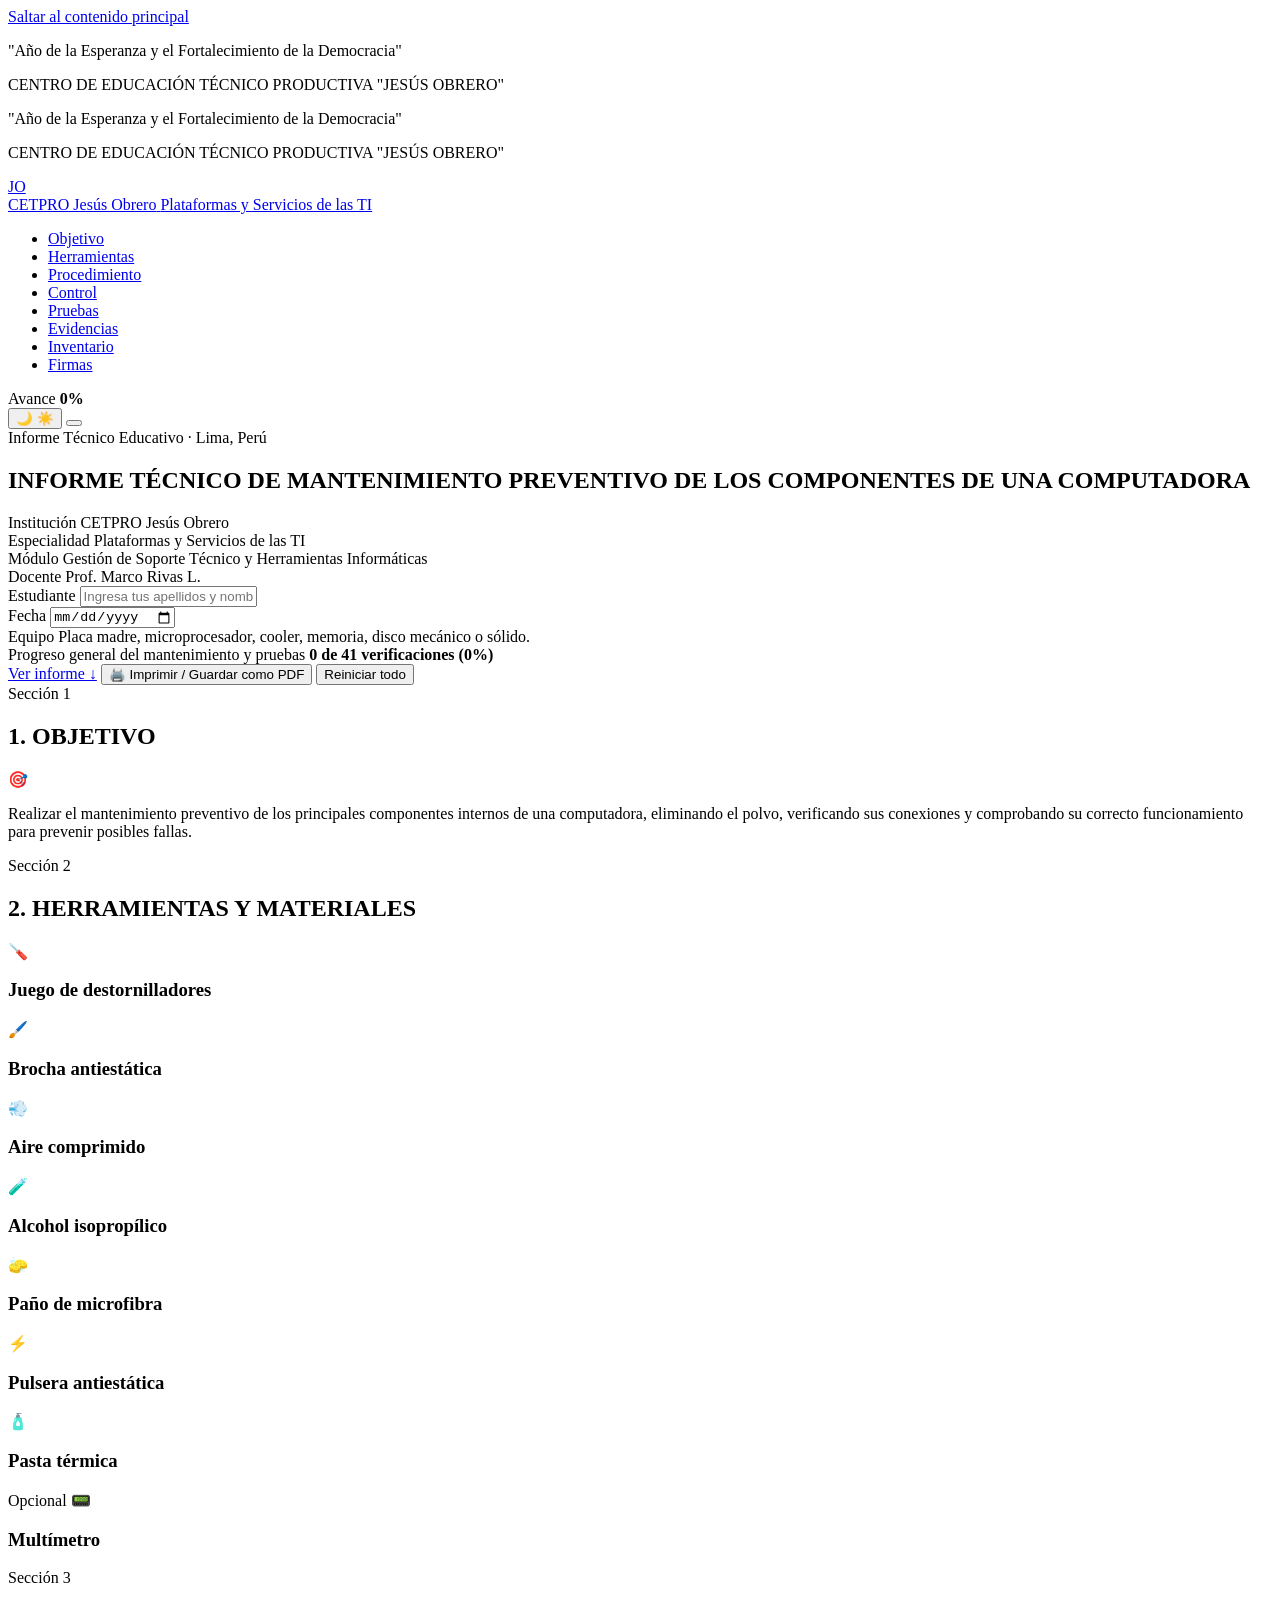
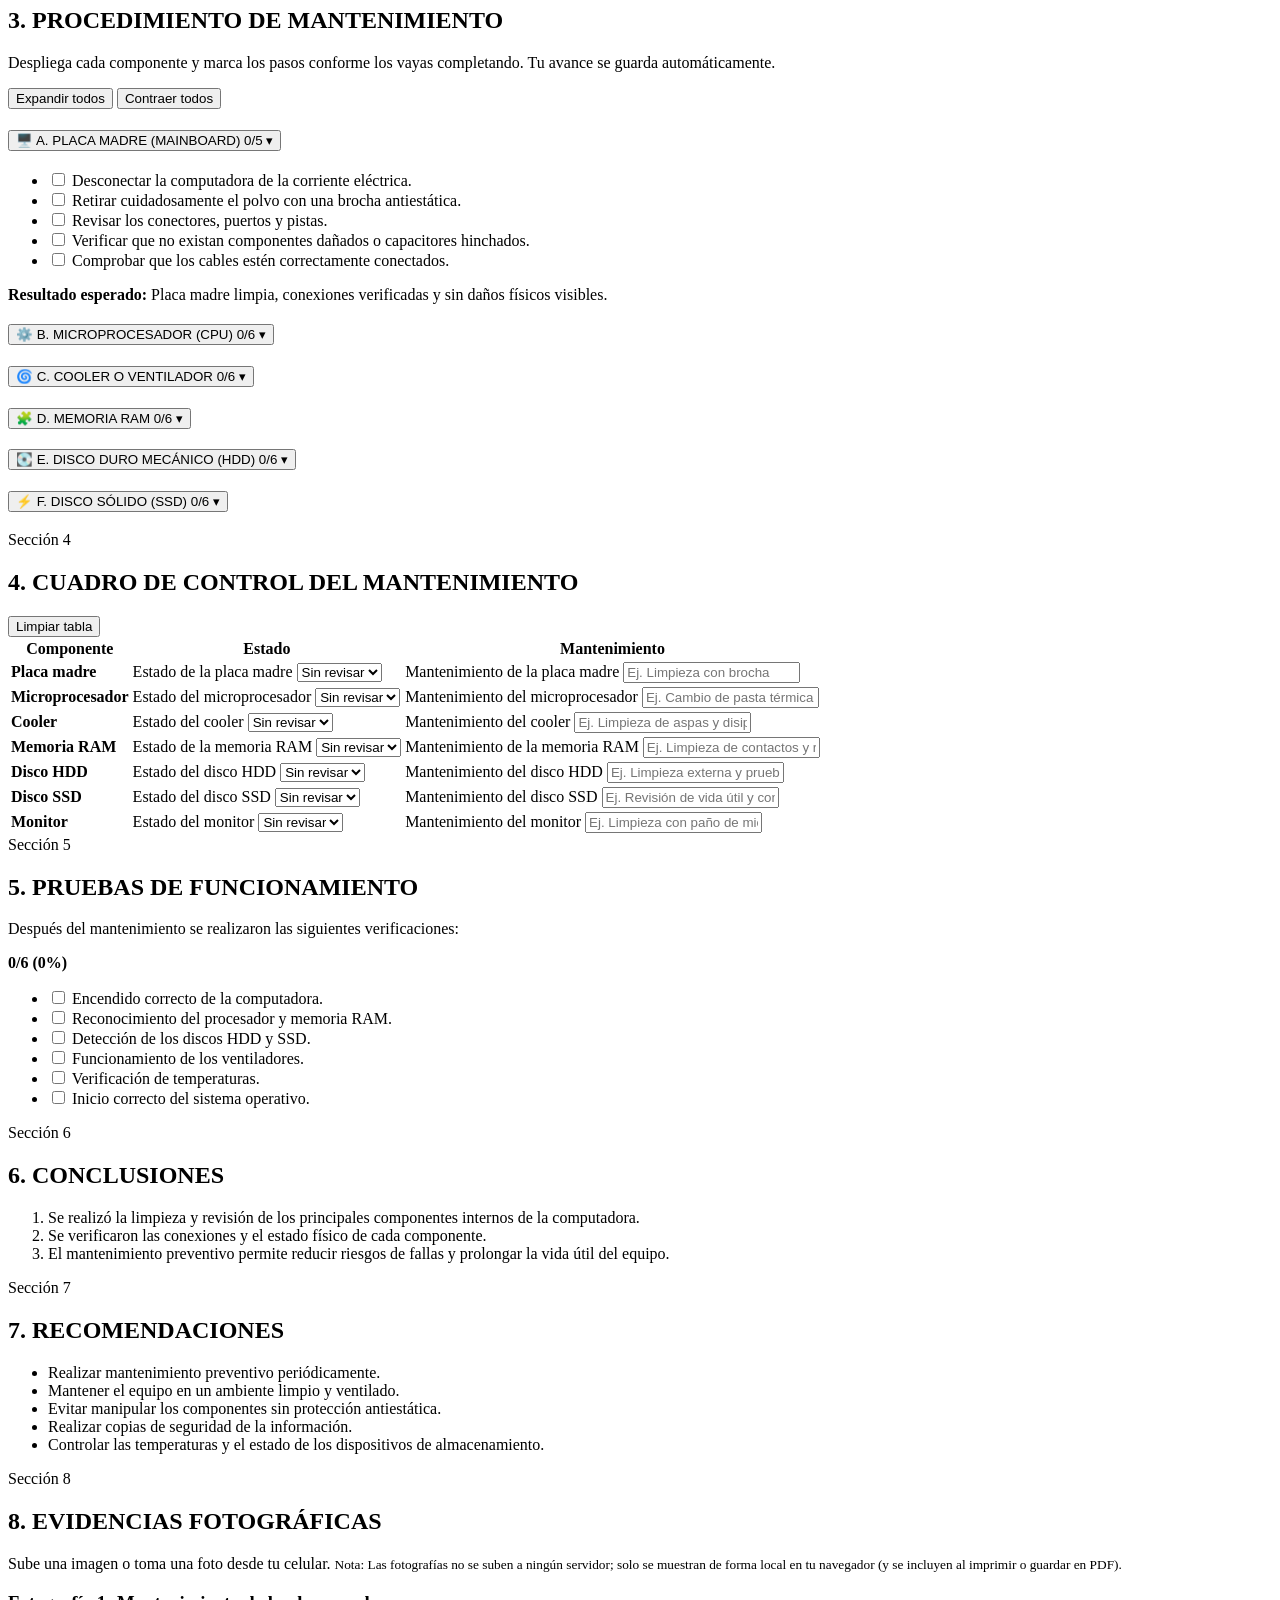
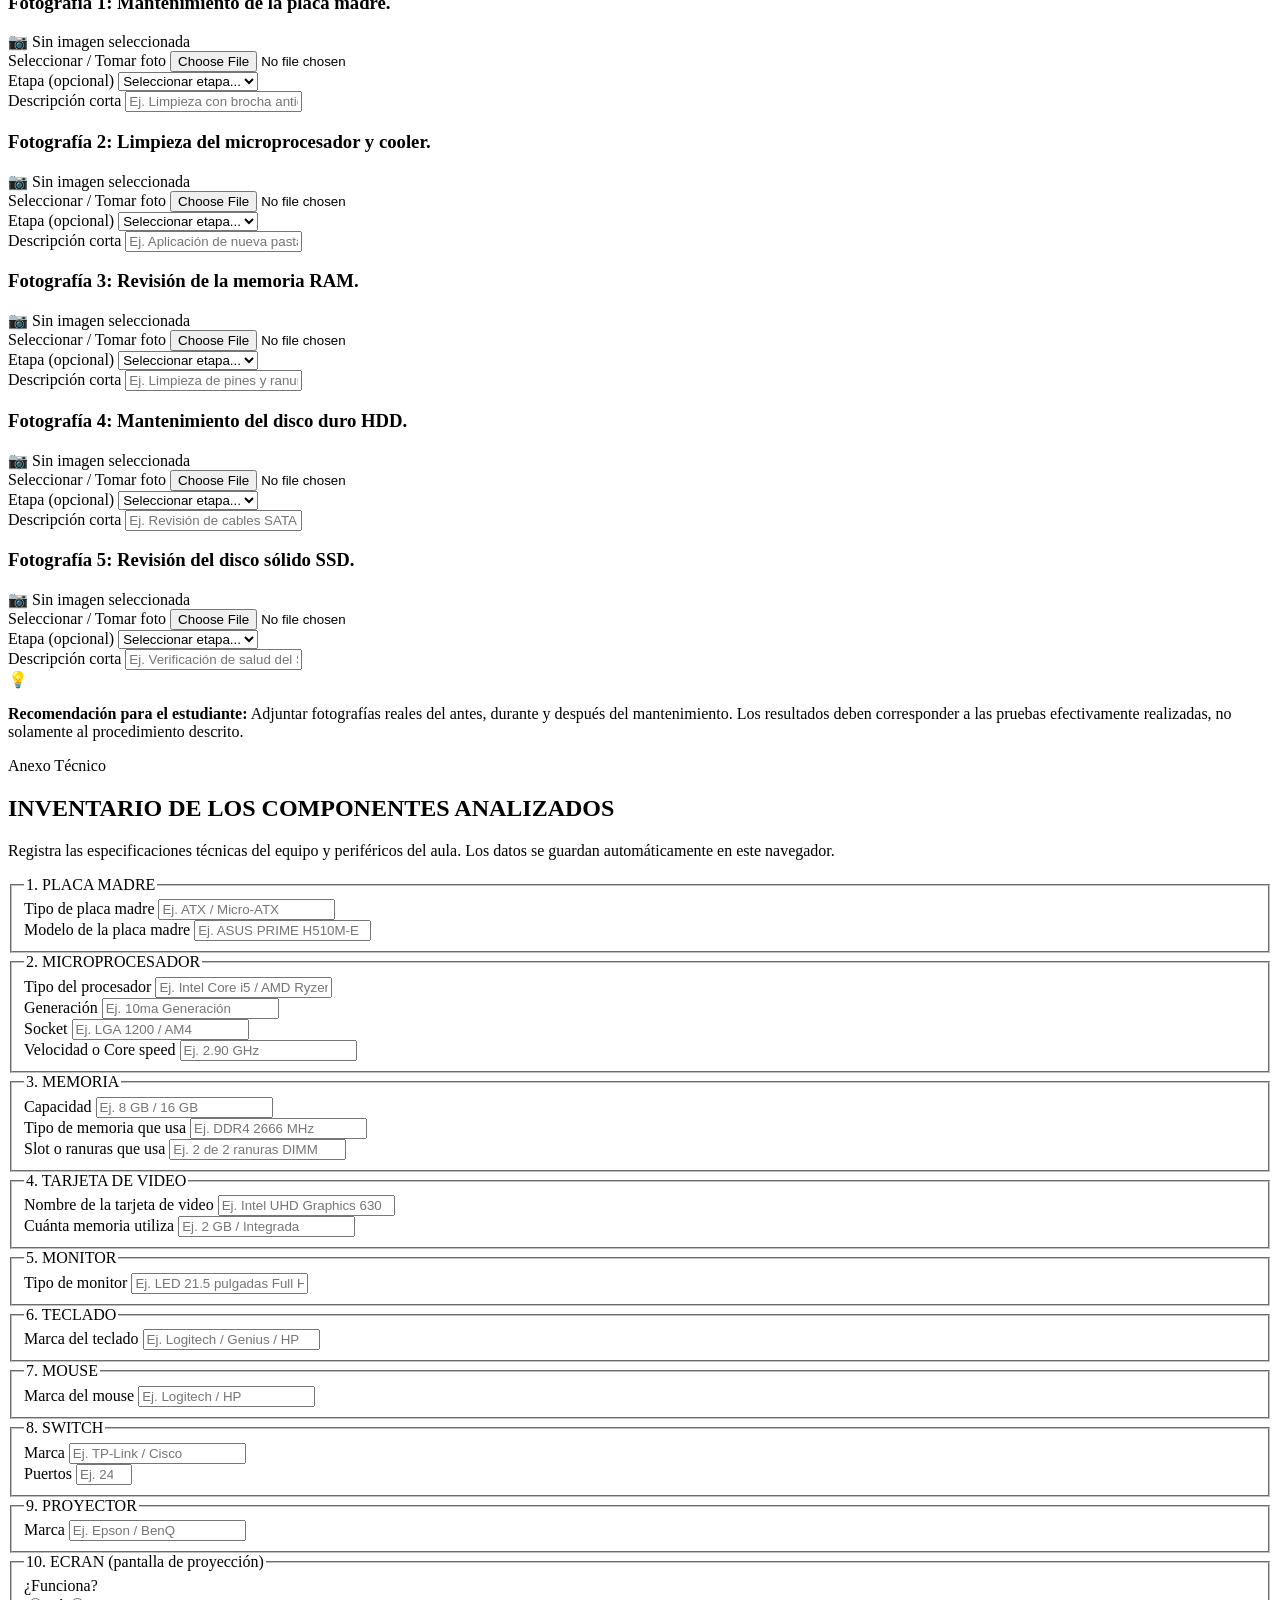
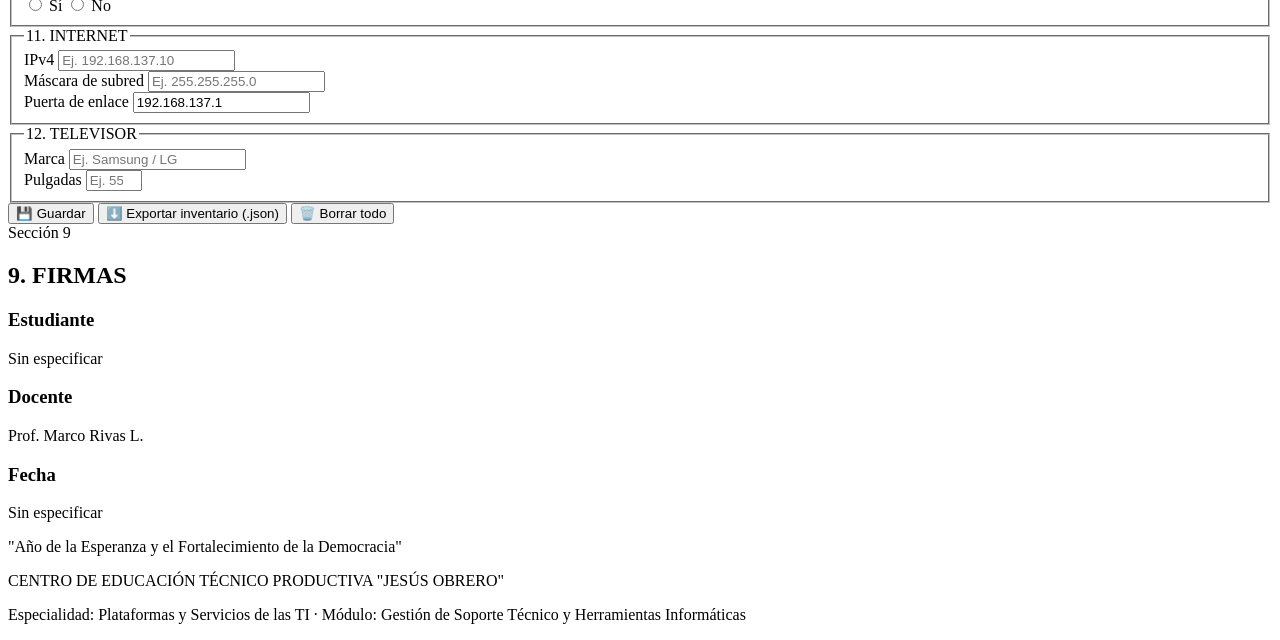
==== commit 05ccbc8c: "Add files via upload" ====
--- a/index.html
+++ b/index.html
@@ -1,198 +1,1277 @@
 <!DOCTYPE html>
-<html lang="es">
+<html lang="es" data-theme="light">
 <head>
   <meta charset="UTF-8">
   <meta name="viewport" content="width=device-width, initial-scale=1.0">
-  <title>Para ti ❤️</title>
-  <style>
-    * {
-      box-sizing: border-box;
-      margin: 0;
-      padding: 0;
-    }
-
-    body {
-      background-color: #ffe6eb;
-      font-family: 'Segoe UI', Tahoma, Geneva, Verdana, sans-serif;
-      display: flex;
-      flex-direction: column;
-      justify-content: center;
-      align-items: center;
-      min-height: 100vh;
-      overflow: hidden;
-    }
-
-    .contenedor {
-      position: relative;
-      cursor: pointer;
-    }
-
-    /* Sobre */
-    .sobre {
-      position: relative;
-      width: 300px;
-      height: 200px;
-      background-color: #ff4d6d;
-      border-radius: 0 0 10px 10px;
-      box-shadow: 0 10px 25px rgba(0, 0, 0, 0.15);
-    }
-
-    /* Solapa superior */
-    .solapa {
-      position: absolute;
-      top: 0;
-      left: 0;
-      width: 0;
-      height: 0;
-      border-left: 150px solid transparent;
-      border-right: 150px solid transparent;
-      border-top: 110px solid #ff758f;
-      transform-origin: top;
-      transition: transform 0.6s ease;
-      z-index: 3;
-    }
-
-    /* Frente del sobre */
-    .frente {
-      position: absolute;
-      bottom: 0;
-      left: 0;
-      width: 0;
-      height: 0;
-      border-left: 150px solid #ff4d6d;
-      border-right: 150px solid #ff4d6d;
-      border-top: 100px solid transparent;
-      border-bottom: 100px solid #c9184a;
-      border-radius: 0 0 10px 10px;
-      z-index: 2;
-    }
-
-    /* Carta interior */
-    .carta {
-      position: absolute;
-      bottom: 10px;
-      left: 15px;
-      width: 270px;
-      height: 180px;
-      background-color: #ffffff;
-      border-radius: 8px;
-      padding: 20px;
-      text-align: center;
-      box-shadow: 0 4px 10px rgba(0, 0, 0, 0.1);
-      transition: transform 0.6s ease, z-index 0.6s;
-      z-index: 1;
-      display: flex;
-      flex-direction: column;
-      justify-content: center;
-    }
-
-    .carta h1 {
-      color: #c9184a;
-      font-size: 1.2rem;
-      margin-bottom: 10px;
-    }
-
-    .carta p {
-      color: #444;
-      font-size: 0.9rem;
-      line-height: 1.4;
-    }
-
-    .firma {
-      margin-top: 12px;
-      font-weight: bold;
-      color: #ff4d6d;
-    }
-
-    /* Animación al abrir */
-    .contenedor.abierto .solapa {
-      transform: rotateX(180deg);
-      z-index: 0;
-    }
-
-    .contenedor.abierto .carta {
-      transform: translateY(-110px);
-      z-index: 4;
-    }
-
-    .instruccion {
-      margin-top: 30px;
-      color: #c9184a;
-      font-size: 0.95rem;
-      font-weight: 600;
-    }
-
-    /* Corazones flotantes */
-    .corazon {
-      position: fixed;
-      bottom: -20px;
-      font-size: 20px;
-      animation: flotar 3s linear forwards;
-      pointer-events: none;
-    }
-
-    @keyframes flotar {
-      0% {
-        transform: translateY(0) scale(1);
-        opacity: 1;
-      }
-      100% {
-        transform: translateY(-100vh) scale(1.5);
-        opacity: 0;
-      }
-    }
-  </style>
+  <meta name="description" content="Informe Técnico de Mantenimiento Preventivo de los Componentes de una Computadora - CETPRO Jesús Obrero, Lima, Perú. Especialidad: Plataformas y Servicios de las TI.">
+  <meta name="author" content="CETPRO Jesús Obrero">
+  <title>Informe Técnico de Mantenimiento Preventivo | CETPRO Jesús Obrero</title>
+
+  <!-- Favicon relativo (con respaldo SVG inline en caso de que aún no exista la imagen) -->
+  <link rel="icon" type="image/png" href="assets/img/favicon.png">
+  <link rel="icon" type="image/svg+xml" href="data:image/svg+xml,%3Csvg xmlns='http://www.w3.org/2000/svg' viewBox='0 0 64 64'%3E%3Crect width='64' height='64' rx='12' fill='%231F3A93'/%3E%3Ctext x='50%25' y='55%25' text-anchor='middle' dominant-baseline='middle' fill='%23ffffff' font-family='sans-serif' font-weight='bold' font-size='28'%3EJO%3C/text%3E%3C/svg%3E">
+
+  <!-- Tipografía opcional de Google Fonts con fuentes de respaldo del sistema -->
+  <link rel="preconnect" href="https://fonts.googleapis.com">
+  <link rel="preconnect" href="https://fonts.gstatic.com" crossorigin>
+  <link href="https://fonts.googleapis.com/css2?family=Inter:wght@400;500;600;700;800&display=swap" rel="stylesheet">
+
+  <!-- Hoja de estilos principal (ruta relativa para GitHub Pages) -->
+  <link rel="stylesheet" href="css/styles.css">
 </head>
 <body>
-
-  <div class="contenedor" id="sobre">
-    <div class="sobre">
-      <div class="solapa"></div>
-      <div class="carta">
-        <!-- EDITA TU MENSAJE AQUÍ -->
-        <h1>¡Feliz San Valentín! ❤️</h1>
-        <p>
-          Gracias por hacer mis días mucho más bonitos. 
-          Eres la mejor parte de mi vida y quería recordarte lo mucho que te quiero.
-        </p>
-        <p class="firma">Con todo mi cariño</p>
-      </div>
-      <div class="frente"></div>
+  <!-- Enlace de accesibilidad para saltar al contenido principal -->
+  <a href="#contenido-principal" class="skip-link">Saltar al contenido principal</a>
+
+  <!-- Encabezado oficial exclusivo para impresión (se repite en páginas al imprimir) -->
+  <div class="print-institutional-header" aria-hidden="true">
+    <p class="print-year">"Año de la Esperanza y el Fortalecimiento de la Democracia"</p>
+    <p class="print-cetpro">CENTRO DE EDUCACIÓN TÉCNICO PRODUCTIVA "JESÚS OBRERO"</p>
+  </div>
+
+  <!-- Franja institucional superior -->
+  <div class="top-banner" role="banner">
+    <div class="container top-banner__inner">
+      <p class="top-banner__year">"Año de la Esperanza y el Fortalecimiento de la Democracia"</p>
+      <p class="top-banner__name">CENTRO DE EDUCACIÓN TÉCNICO PRODUCTIVA "JESÚS OBRERO"</p>
     </div>
   </div>
 
-  <p class="instruccion" id="texto-ayuda">Toca el sobre para abrirlo 💌</p>
-
-  <script>
-    const sobre = document.getElementById('sobre');
-    const textoAyuda = document.getElementById('texto-ayuda');
-
-    sobre.addEventListener('click', () => {
-      sobre.classList.toggle('abierto');
-
-      if (sobre.classList.contains('abierto')) {
-        textoAyuda.textContent = 'Toca de nuevo para cerrarlo';
-        lanzarCorazones();
-      } else {
-        textoAyuda.textContent = 'Toca el sobre para abrirlo 💌';
-      }
-    });
-
-    function lanzarCorazones() {
-      for (let i = 0; i < 15; i++) {
-        setTimeout(() => {
-          const corazon = document.createElement('div');
-          corazon.classList.add('corazon');
-          corazon.textContent = '❤️';
-          corazon.style.left = Math.random() * 100 + 'vw';
-          corazon.style.animationDuration = (Math.random() * 2 + 2) + 's';
-          document.body.appendChild(corazon);
-
-          setTimeout(() => corazon.remove(), 4000);
-        }, i * 100);
-      }
-    }
-  </script>
-
+  <!-- Barra de navegación fija -->
+  <header class="site-header" id="inicio">
+    <div class="container header__inner">
+      <!-- Marca e identidad con fallback si no existe assets/img/logo.png -->
+      <a href="#portada" class="brand" aria-label="Inicio - CETPRO Jesús Obrero">
+        <div class="brand__logo-wrap">
+          <img
+            src="assets/img/logo.png"
+            alt="Logo del CETPRO Jesús Obrero"
+            class="brand__logo"
+            width="42"
+            height="42"
+            onerror="this.style.display='none'; this.nextElementSibling.style.display='flex';"
+          >
+          <span class="brand__logo-fallback" aria-hidden="true">JO</span>
+        </div>
+        <div class="brand__text">
+          <span class="brand__title">CETPRO Jesús Obrero</span>
+          <span class="brand__subtitle">Plataformas y Servicios de las TI</span>
+        </div>
+      </a>
+
+      <!-- Navegación principal -->
+      <nav class="main-nav" id="main-nav" aria-label="Navegación principal del informe">
+        <ul class="nav-list">
+          <li><a href="#objetivo" class="nav-link">Objetivo</a></li>
+          <li><a href="#herramientas" class="nav-link">Herramientas</a></li>
+          <li><a href="#procedimiento" class="nav-link">Procedimiento</a></li>
+          <li><a href="#control" class="nav-link">Control</a></li>
+          <li><a href="#pruebas" class="nav-link">Pruebas</a></li>
+          <li><a href="#evidencias" class="nav-link">Evidencias</a></li>
+          <li><a href="#inventario" class="nav-link">Inventario</a></li>
+          <li><a href="#firmas" class="nav-link">Firmas</a></li>
+        </ul>
+      </nav>
+
+      <!-- Controles de acción rápida en cabecera -->
+      <div class="header__actions">
+        <!-- Indicador compacto de progreso global -->
+        <div class="global-progress-pill" title="Progreso general del informe (pasos y pruebas)">
+          <span class="global-progress-pill__label">Avance</span>
+          <strong id="header-progress-pct">0%</strong>
+        </div>
+
+        <!-- Botón de modo claro/oscuro -->
+        <button
+          type="button"
+          id="theme-toggle"
+          class="icon-btn"
+          aria-label="Cambiar entre modo claro y modo oscuro"
+          title="Cambiar tema"
+        >
+          <span class="theme-icon theme-icon--light" aria-hidden="true">🌙</span>
+          <span class="theme-icon theme-icon--dark" aria-hidden="true">☀️</span>
+        </button>
+
+        <!-- Botón hamburguesa para dispositivos móviles -->
+        <button
+          type="button"
+          id="menu-toggle"
+          class="menu-toggle"
+          aria-label="Abrir menú de navegación"
+          aria-expanded="false"
+          aria-controls="main-nav"
+        >
+          <span class="menu-toggle__bar"></span>
+          <span class="menu-toggle__bar"></span>
+          <span class="menu-toggle__bar"></span>
+        </button>
+      </div>
+    </div>
+
+    <!-- Barra de progreso de lectura -->
+    <div class="reading-progress" role="progressbar" aria-label="Progreso de lectura" aria-valuemin="0" aria-valuemax="100" aria-valuenow="0">
+      <div class="reading-progress__bar" id="reading-progress-bar"></div>
+    </div>
+  </header>
+
+  <main id="contenido-principal">
+    <!-- ==========================================
+         PORTADA (HERO)
+    =========================================== -->
+    <section class="hero" id="portada" aria-labelledby="hero-title">
+      <div class="container">
+        <div class="hero__card fade-in">
+          <div class="hero__badge">Informe Técnico Educativo · Lima, Perú</div>
+          <h1 id="hero-title" class="hero__title">
+            INFORME TÉCNICO DE MANTENIMIENTO PREVENTIVO DE LOS COMPONENTES DE UNA COMPUTADORA
+          </h1>
+
+          <!-- Datos informativos de portada -->
+          <div class="hero__meta-grid">
+            <div class="meta-item">
+              <span class="meta-item__label">Institución</span>
+              <span class="meta-item__value">CETPRO Jesús Obrero</span>
+            </div>
+            <div class="meta-item">
+              <span class="meta-item__label">Especialidad</span>
+              <span class="meta-item__value">Plataformas y Servicios de las TI</span>
+            </div>
+            <div class="meta-item">
+              <span class="meta-item__label">Módulo</span>
+              <span class="meta-item__value">Gestión de Soporte Técnico y Herramientas Informáticas</span>
+            </div>
+            <div class="meta-item">
+              <span class="meta-item__label">Docente</span>
+              <span class="meta-item__value">Prof. Marco Rivas L.</span>
+            </div>
+            <div class="meta-item meta-item--editable">
+              <label for="input-estudiante" class="meta-item__label">Estudiante</label>
+              <input
+                type="text"
+                id="input-estudiante"
+                name="estudiante"
+                class="form-control"
+                placeholder="Ingresa tus apellidos y nombres"
+                autocomplete="name"
+              >
+            </div>
+            <div class="meta-item meta-item--editable">
+              <label for="input-fecha" class="meta-item__label">Fecha</label>
+              <input
+                type="date"
+                id="input-fecha"
+                name="fecha"
+                class="form-control"
+              >
+            </div>
+            <div class="meta-item meta-item--full">
+              <span class="meta-item__label">Equipo</span>
+              <span class="meta-item__value">Placa madre, microprocesador, cooler, memoria, disco mecánico o sólido.</span>
+            </div>
+          </div>
+
+          <!-- Barra de progreso general del informe -->
+          <div class="global-progress-box">
+            <div class="global-progress-box__header">
+              <span>Progreso general del mantenimiento y pruebas</span>
+              <strong id="global-progress-text">0 de 41 verificaciones (0%)</strong>
+            </div>
+            <div class="progress-track" role="progressbar" id="global-progress-role" aria-label="Progreso general del informe" aria-valuemin="0" aria-valuemax="100" aria-valuenow="0">
+              <div class="progress-fill" id="global-progress-bar"></div>
+            </div>
+          </div>
+
+          <!-- Botones principales de acción -->
+          <div class="hero__actions no-print">
+            <a href="#objetivo" class="btn btn--primary">Ver informe ↓</a>
+            <button type="button" id="btn-print" class="btn btn--secondary">🖨️ Imprimir / Guardar como PDF</button>
+            <button type="button" id="btn-reset-all" class="btn btn--danger-outline">Reiniciar todo</button>
+          </div>
+        </div>
+      </div>
+    </section>
+
+    <!-- ==========================================
+         SECCIÓN 1. OBJETIVO
+    =========================================== -->
+    <section class="section" id="objetivo" aria-labelledby="titulo-objetivo">
+      <div class="container">
+        <div class="section-header fade-in">
+          <span class="section-number">Sección 1</span>
+          <h2 id="titulo-objetivo" class="section-title">1. OBJETIVO</h2>
+        </div>
+        <article class="card objective-card fade-in">
+          <div class="objective-card__icon" aria-hidden="true">🎯</div>
+          <p class="objective-card__text">
+            Realizar el mantenimiento preventivo de los principales componentes internos de una computadora, eliminando el polvo, verificando sus conexiones y comprobando su correcto funcionamiento para prevenir posibles fallas.
+          </p>
+        </article>
+      </div>
+    </section>
+
+    <!-- ==========================================
+         SECCIÓN 2. HERRAMIENTAS Y MATERIALES
+    =========================================== -->
+    <section class="section section--alt" id="herramientas" aria-labelledby="titulo-herramientas">
+      <div class="container">
+        <div class="section-header fade-in">
+          <span class="section-number">Sección 2</span>
+          <h2 id="titulo-herramientas" class="section-title">2. HERRAMIENTAS Y MATERIALES</h2>
+        </div>
+
+        <div class="tools-grid">
+          <article class="card tool-card fade-in">
+            <span class="tool-card__icon" aria-hidden="true">🪛</span>
+            <h3 class="tool-card__title">Juego de destornilladores</h3>
+          </article>
+
+          <article class="card tool-card fade-in">
+            <span class="tool-card__icon" aria-hidden="true">🖌️</span>
+            <h3 class="tool-card__title">Brocha antiestática</h3>
+          </article>
+
+          <article class="card tool-card fade-in">
+            <span class="tool-card__icon" aria-hidden="true">💨</span>
+            <h3 class="tool-card__title">Aire comprimido</h3>
+          </article>
+
+          <article class="card tool-card fade-in">
+            <span class="tool-card__icon" aria-hidden="true">🧪</span>
+            <h3 class="tool-card__title">Alcohol isopropílico</h3>
+          </article>
+
+          <article class="card tool-card fade-in">
+            <span class="tool-card__icon" aria-hidden="true">🧽</span>
+            <h3 class="tool-card__title">Paño de microfibra</h3>
+          </article>
+
+          <article class="card tool-card fade-in">
+            <span class="tool-card__icon" aria-hidden="true">⚡</span>
+            <h3 class="tool-card__title">Pulsera antiestática</h3>
+          </article>
+
+          <article class="card tool-card fade-in">
+            <span class="tool-card__icon" aria-hidden="true">🧴</span>
+            <h3 class="tool-card__title">Pasta térmica</h3>
+          </article>
+
+          <article class="card tool-card fade-in">
+            <span class="badge-optional">Opcional</span>
+            <span class="tool-card__icon" aria-hidden="true">📟</span>
+            <h3 class="tool-card__title">Multímetro</h3>
+          </article>
+        </div>
+      </div>
+    </section>
+
+    <!-- ==========================================
+         SECCIÓN 3. PROCEDIMIENTO DE MANTENIMIENTO
+    =========================================== -->
+    <section class="section" id="procedimiento" aria-labelledby="titulo-procedimiento">
+      <div class="container">
+        <div class="section-header fade-in">
+          <span class="section-number">Sección 3</span>
+          <h2 id="titulo-procedimiento" class="section-title">3. PROCEDIMIENTO DE MANTENIMIENTO</h2>
+          <p class="section-subtitle">Despliega cada componente y marca los pasos conforme los vayas completando. Tu avance se guarda automáticamente.</p>
+        </div>
+
+        <div class="accordion-controls no-print fade-in">
+          <button type="button" id="btn-expand-all" class="btn btn--small btn--outline">Expandir todos</button>
+          <button type="button" id="btn-collapse-all" class="btn btn--small btn--outline">Contraer todos</button>
+        </div>
+
+        <div class="accordion-list" id="accordion-procedimiento">
+          <!-- A. PLACA MADRE -->
+          <article class="card accordion-item fade-in" data-component="placa-madre">
+            <h3 class="accordion-heading">
+              <button type="button" class="accordion-trigger" aria-expanded="true" aria-controls="panel-placa-madre" id="trigger-placa-madre">
+                <span class="accordion-trigger__left">
+                  <span class="accordion-icon" aria-hidden="true">🖥️</span>
+                  <span class="accordion-title">A. PLACA MADRE (MAINBOARD)</span>
+                </span>
+                <span class="accordion-trigger__right">
+                  <span class="component-badge" data-progress-label="placa-madre">0/5</span>
+                  <span class="accordion-chevron" aria-hidden="true">▾</span>
+                </span>
+              </button>
+            </h3>
+            <div class="accordion-panel" id="panel-placa-madre" role="region" aria-labelledby="trigger-placa-madre">
+              <div class="accordion-panel__inner">
+                <div class="progress-track progress-track--sm">
+                  <div class="progress-fill" data-progress-bar="placa-madre"></div>
+                </div>
+                <ul class="checklist">
+                  <li class="checklist__item">
+                    <input type="checkbox" id="step-a-1" class="step-checkbox" data-group="placa-madre">
+                    <label for="step-a-1">Desconectar la computadora de la corriente eléctrica.</label>
+                  </li>
+                  <li class="checklist__item">
+                    <input type="checkbox" id="step-a-2" class="step-checkbox" data-group="placa-madre">
+                    <label for="step-a-2">Retirar cuidadosamente el polvo con una brocha antiestática.</label>
+                  </li>
+                  <li class="checklist__item">
+                    <input type="checkbox" id="step-a-3" class="step-checkbox" data-group="placa-madre">
+                    <label for="step-a-3">Revisar los conectores, puertos y pistas.</label>
+                  </li>
+                  <li class="checklist__item">
+                    <input type="checkbox" id="step-a-4" class="step-checkbox" data-group="placa-madre">
+                    <label for="step-a-4">Verificar que no existan componentes dañados o capacitores hinchados.</label>
+                  </li>
+                  <li class="checklist__item">
+                    <input type="checkbox" id="step-a-5" class="step-checkbox" data-group="placa-madre">
+                    <label for="step-a-5">Comprobar que los cables estén correctamente conectados.</label>
+                  </li>
+                </ul>
+                <div class="result-box">
+                  <strong>Resultado esperado:</strong> Placa madre limpia, conexiones verificadas y sin daños físicos visibles.
+                </div>
+              </div>
+            </div>
+          </article>
+
+          <!-- B. MICROPROCESADOR -->
+          <article class="card accordion-item fade-in" data-component="cpu">
+            <h3 class="accordion-heading">
+              <button type="button" class="accordion-trigger" aria-expanded="false" aria-controls="panel-cpu" id="trigger-cpu">
+                <span class="accordion-trigger__left">
+                  <span class="accordion-icon" aria-hidden="true">⚙️</span>
+                  <span class="accordion-title">B. MICROPROCESADOR (CPU)</span>
+                </span>
+                <span class="accordion-trigger__right">
+                  <span class="component-badge" data-progress-label="cpu">0/6</span>
+                  <span class="accordion-chevron" aria-hidden="true">▾</span>
+                </span>
+              </button>
+            </h3>
+            <div class="accordion-panel" id="panel-cpu" role="region" aria-labelledby="trigger-cpu" hidden>
+              <div class="accordion-panel__inner">
+                <div class="progress-track progress-track--sm">
+                  <div class="progress-fill" data-progress-bar="cpu"></div>
+                </div>
+                <ul class="checklist">
+                  <li class="checklist__item">
+                    <input type="checkbox" id="step-b-1" class="step-checkbox" data-group="cpu">
+                    <label for="step-b-1">Retirar cuidadosamente el sistema de refrigeración.</label>
+                  </li>
+                  <li class="checklist__item">
+                    <input type="checkbox" id="step-b-2" class="step-checkbox" data-group="cpu">
+                    <label for="step-b-2">Extraer el microprocesador únicamente si es necesario.</label>
+                  </li>
+                  <li class="checklist__item">
+                    <input type="checkbox" id="step-b-3" class="step-checkbox" data-group="cpu">
+                    <label for="step-b-3">Limpiar los restos de pasta térmica antigua.</label>
+                  </li>
+                  <li class="checklist__item">
+                    <input type="checkbox" id="step-b-4" class="step-checkbox" data-group="cpu">
+                    <label for="step-b-4">Revisar los contactos y el estado físico del procesador.</label>
+                  </li>
+                  <li class="checklist__item">
+                    <input type="checkbox" id="step-b-5" class="step-checkbox" data-group="cpu">
+                    <label for="step-b-5">Aplicar una pequeña cantidad de pasta térmica nueva.</label>
+                  </li>
+                  <li class="checklist__item">
+                    <input type="checkbox" id="step-b-6" class="step-checkbox" data-group="cpu">
+                    <label for="step-b-6">Instalar nuevamente el procesador y su sistema de refrigeración.</label>
+                  </li>
+                </ul>
+                <div class="result-box">
+                  <strong>Resultado esperado:</strong> Microprocesador revisado, correctamente instalado y con adecuada transferencia térmica.
+                </div>
+              </div>
+            </div>
+          </article>
+
+          <!-- C. COOLER O VENTILADOR -->
+          <article class="card accordion-item fade-in" data-component="cooler">
+            <h3 class="accordion-heading">
+              <button type="button" class="accordion-trigger" aria-expanded="false" aria-controls="panel-cooler" id="trigger-cooler">
+                <span class="accordion-trigger__left">
+                  <span class="accordion-icon" aria-hidden="true">🌀</span>
+                  <span class="accordion-title">C. COOLER O VENTILADOR</span>
+                </span>
+                <span class="accordion-trigger__right">
+                  <span class="component-badge" data-progress-label="cooler">0/6</span>
+                  <span class="accordion-chevron" aria-hidden="true">▾</span>
+                </span>
+              </button>
+            </h3>
+            <div class="accordion-panel" id="panel-cooler" role="region" aria-labelledby="trigger-cooler" hidden>
+              <div class="accordion-panel__inner">
+                <div class="progress-track progress-track--sm">
+                  <div class="progress-fill" data-progress-bar="cooler"></div>
+                </div>
+                <ul class="checklist">
+                  <li class="checklist__item">
+                    <input type="checkbox" id="step-c-1" class="step-checkbox" data-group="cooler">
+                    <label for="step-c-1">Desconectar el ventilador de la placa madre.</label>
+                  </li>
+                  <li class="checklist__item">
+                    <input type="checkbox" id="step-c-2" class="step-checkbox" data-group="cooler">
+                    <label for="step-c-2">Retirar el polvo acumulado en las aspas.</label>
+                  </li>
+                  <li class="checklist__item">
+                    <input type="checkbox" id="step-c-3" class="step-checkbox" data-group="cooler">
+                    <label for="step-c-3">Limpiar el disipador de calor.</label>
+                  </li>
+                  <li class="checklist__item">
+                    <input type="checkbox" id="step-c-4" class="step-checkbox" data-group="cooler">
+                    <label for="step-c-4">Verificar que las aspas giren libremente.</label>
+                  </li>
+                  <li class="checklist__item">
+                    <input type="checkbox" id="step-c-5" class="step-checkbox" data-group="cooler">
+                    <label for="step-c-5">Comprobar el funcionamiento y el nivel de ruido.</label>
+                  </li>
+                  <li class="checklist__item">
+                    <input type="checkbox" id="step-c-6" class="step-checkbox" data-group="cooler">
+                    <label for="step-c-6">Reconectar correctamente el ventilador.</label>
+                  </li>
+                </ul>
+                <div class="result-box">
+                  <strong>Resultado esperado:</strong> Cooler limpio y funcionando correctamente, sin ruidos anormales.
+                </div>
+              </div>
+            </div>
+          </article>
+
+          <!-- D. MEMORIA RAM -->
+          <article class="card accordion-item fade-in" data-component="ram">
+            <h3 class="accordion-heading">
+              <button type="button" class="accordion-trigger" aria-expanded="false" aria-controls="panel-ram" id="trigger-ram">
+                <span class="accordion-trigger__left">
+                  <span class="accordion-icon" aria-hidden="true">🧩</span>
+                  <span class="accordion-title">D. MEMORIA RAM</span>
+                </span>
+                <span class="accordion-trigger__right">
+                  <span class="component-badge" data-progress-label="ram">0/6</span>
+                  <span class="accordion-chevron" aria-hidden="true">▾</span>
+                </span>
+              </button>
+            </h3>
+            <div class="accordion-panel" id="panel-ram" role="region" aria-labelledby="trigger-ram" hidden>
+              <div class="accordion-panel__inner">
+                <div class="progress-track progress-track--sm">
+                  <div class="progress-fill" data-progress-bar="ram"></div>
+                </div>
+                <ul class="checklist">
+                  <li class="checklist__item">
+                    <input type="checkbox" id="step-d-1" class="step-checkbox" data-group="ram">
+                    <label for="step-d-1">Retirar cuidadosamente los módulos de memoria RAM.</label>
+                  </li>
+                  <li class="checklist__item">
+                    <input type="checkbox" id="step-d-2" class="step-checkbox" data-group="ram">
+                    <label for="step-d-2">Revisar que no presenten daños físicos.</label>
+                  </li>
+                  <li class="checklist__item">
+                    <input type="checkbox" id="step-d-3" class="step-checkbox" data-group="ram">
+                    <label for="step-d-3">Limpiar el polvo de las ranuras.</label>
+                  </li>
+                  <li class="checklist__item">
+                    <input type="checkbox" id="step-d-4" class="step-checkbox" data-group="ram">
+                    <label for="step-d-4">Limpiar los contactos con productos apropiados para electrónica.</label>
+                  </li>
+                  <li class="checklist__item">
+                    <input type="checkbox" id="step-d-5" class="step-checkbox" data-group="ram">
+                    <label for="step-d-5">Instalar nuevamente los módulos.</label>
+                  </li>
+                  <li class="checklist__item">
+                    <input type="checkbox" id="step-d-6" class="step-checkbox" data-group="ram">
+                    <label for="step-d-6">Verificar que el sistema reconozca la memoria.</label>
+                  </li>
+                </ul>
+                <div class="result-box">
+                  <strong>Resultado esperado:</strong> Memoria RAM limpia, correctamente instalada y reconocida por el sistema.
+                </div>
+              </div>
+            </div>
+          </article>
+
+          <!-- E. DISCO DURO MECÁNICO (HDD) -->
+          <article class="card accordion-item fade-in" data-component="hdd">
+            <h3 class="accordion-heading">
+              <button type="button" class="accordion-trigger" aria-expanded="false" aria-controls="panel-hdd" id="trigger-hdd">
+                <span class="accordion-trigger__left">
+                  <span class="accordion-icon" aria-hidden="true">💽</span>
+                  <span class="accordion-title">E. DISCO DURO MECÁNICO (HDD)</span>
+                </span>
+                <span class="accordion-trigger__right">
+                  <span class="component-badge" data-progress-label="hdd">0/6</span>
+                  <span class="accordion-chevron" aria-hidden="true">▾</span>
+                </span>
+              </button>
+            </h3>
+            <div class="accordion-panel" id="panel-hdd" role="region" aria-labelledby="trigger-hdd" hidden>
+              <div class="accordion-panel__inner">
+                <div class="progress-track progress-track--sm">
+                  <div class="progress-fill" data-progress-bar="hdd"></div>
+                </div>
+                <ul class="checklist">
+                  <li class="checklist__item">
+                    <input type="checkbox" id="step-e-1" class="step-checkbox" data-group="hdd">
+                    <label for="step-e-1">Desconectar los cables SATA y de alimentación.</label>
+                  </li>
+                  <li class="checklist__item">
+                    <input type="checkbox" id="step-e-2" class="step-checkbox" data-group="hdd">
+                    <label for="step-e-2">Limpiar externamente el dispositivo.</label>
+                  </li>
+                  <li class="checklist__item">
+                    <input type="checkbox" id="step-e-3" class="step-checkbox" data-group="hdd">
+                    <label for="step-e-3">Revisar los conectores y cables.</label>
+                  </li>
+                  <li class="checklist__item">
+                    <input type="checkbox" id="step-e-4" class="step-checkbox" data-group="hdd">
+                    <label for="step-e-4">Verificar su estado mediante herramientas de diagnóstico S.M.A.R.T.</label>
+                  </li>
+                  <li class="checklist__item">
+                    <input type="checkbox" id="step-e-5" class="step-checkbox" data-group="hdd">
+                    <label for="step-e-5">Comprobar que no presente ruidos extraños.</label>
+                  </li>
+                  <li class="checklist__item">
+                    <input type="checkbox" id="step-e-6" class="step-checkbox" data-group="hdd">
+                    <label for="step-e-6">Revisar el estado de los archivos y realizar una copia de seguridad.</label>
+                  </li>
+                </ul>
+                <div class="warning-box" role="alert">
+                  <span class="warning-box__icon" aria-hidden="true">⚠️</span>
+                  <p><strong>Importante:</strong> No abrir físicamente el disco duro, ya que sus componentes internos requieren un ambiente especializado.</p>
+                </div>
+                <div class="result-box">
+                  <strong>Resultado esperado:</strong> Disco duro revisado, conexiones verificadas y estado de funcionamiento comprobado.
+                </div>
+              </div>
+            </div>
+          </article>
+
+          <!-- F. DISCO SÓLIDO (SSD) -->
+          <article class="card accordion-item fade-in" data-component="ssd">
+            <h3 class="accordion-heading">
+              <button type="button" class="accordion-trigger" aria-expanded="false" aria-controls="panel-ssd" id="trigger-ssd">
+                <span class="accordion-trigger__left">
+                  <span class="accordion-icon" aria-hidden="true">⚡</span>
+                  <span class="accordion-title">F. DISCO SÓLIDO (SSD)</span>
+                </span>
+                <span class="accordion-trigger__right">
+                  <span class="component-badge" data-progress-label="ssd">0/6</span>
+                  <span class="accordion-chevron" aria-hidden="true">▾</span>
+                </span>
+              </button>
+            </h3>
+            <div class="accordion-panel" id="panel-ssd" role="region" aria-labelledby="trigger-ssd" hidden>
+              <div class="accordion-panel__inner">
+                <div class="progress-track progress-track--sm">
+                  <div class="progress-fill" data-progress-bar="ssd"></div>
+                </div>
+                <ul class="checklist">
+                  <li class="checklist__item">
+                    <input type="checkbox" id="step-f-1" class="step-checkbox" data-group="ssd">
+                    <label for="step-f-1">Desconectar el SSD antes de manipularlo.</label>
+                  </li>
+                  <li class="checklist__item">
+                    <input type="checkbox" id="step-f-2" class="step-checkbox" data-group="ssd">
+                    <label for="step-f-2">Retirar cuidadosamente el polvo de su superficie.</label>
+                  </li>
+                  <li class="checklist__item">
+                    <input type="checkbox" id="step-f-3" class="step-checkbox" data-group="ssd">
+                    <label for="step-f-3">Revisar los conectores SATA o M.2.</label>
+                  </li>
+                  <li class="checklist__item">
+                    <input type="checkbox" id="step-f-4" class="step-checkbox" data-group="ssd">
+                    <label for="step-f-4">Comprobar su estado mediante herramientas de diagnóstico.</label>
+                  </li>
+                  <li class="checklist__item">
+                    <input type="checkbox" id="step-f-5" class="step-checkbox" data-group="ssd">
+                    <label for="step-f-5">Verificar la capacidad, temperatura y vida útil estimada.</label>
+                  </li>
+                  <li class="checklist__item">
+                    <input type="checkbox" id="step-f-6" class="step-checkbox" data-group="ssd">
+                    <label for="step-f-6">Confirmar que el sistema operativo lo reconozca correctamente.</label>
+                  </li>
+                </ul>
+                <div class="result-box">
+                  <strong>Resultado esperado:</strong> Unidad SSD limpia, correctamente conectada y con funcionamiento verificado.
+                </div>
+              </div>
+            </div>
+          </article>
+        </div>
+      </div>
+    </section>
+
+    <!-- ==========================================
+         SECCIÓN 4. CUADRO DE CONTROL DEL MANTENIMIENTO
+    =========================================== -->
+    <section class="section section--alt" id="control" aria-labelledby="titulo-control">
+      <div class="container">
+        <div class="section-header section-header--row fade-in">
+          <div>
+            <span class="section-number">Sección 4</span>
+            <h2 id="titulo-control" class="section-title">4. CUADRO DE CONTROL DEL MANTENIMIENTO</h2>
+          </div>
+          <button type="button" id="btn-clear-table" class="btn btn--small btn--danger-outline no-print">Limpiar tabla</button>
+        </div>
+
+        <div class="card table-card fade-in">
+          <div class="table-responsive">
+            <table class="control-table" id="tabla-control">
+              <thead>
+                <tr>
+                  <th scope="col">Componente</th>
+                  <th scope="col">Estado</th>
+                  <th scope="col">Mantenimiento</th>
+                </tr>
+              </thead>
+              <tbody>
+                <tr data-row="placa-madre">
+                  <td data-label="Componente"><strong>Placa madre</strong></td>
+                  <td data-label="Estado">
+                    <label for="estado-placa-madre" class="sr-only">Estado de la placa madre</label>
+                    <select id="estado-placa-madre" class="form-control status-select" data-control-status="placa-madre">
+                      <option value="Sin revisar">Sin revisar</option>
+                      <option value="Bueno">Bueno</option>
+                      <option value="Regular">Regular</option>
+                      <option value="Malo">Malo</option>
+                    </select>
+                  </td>
+                  <td data-label="Mantenimiento">
+                    <label for="mant-placa-madre" class="sr-only">Mantenimiento de la placa madre</label>
+                    <input type="text" id="mant-placa-madre" class="form-control" data-control-note="placa-madre" placeholder="Ej. Limpieza con brocha">
+                  </td>
+                </tr>
+                <tr data-row="microprocesador">
+                  <td data-label="Componente"><strong>Microprocesador</strong></td>
+                  <td data-label="Estado">
+                    <label for="estado-microprocesador" class="sr-only">Estado del microprocesador</label>
+                    <select id="estado-microprocesador" class="form-control status-select" data-control-status="microprocesador">
+                      <option value="Sin revisar">Sin revisar</option>
+                      <option value="Bueno">Bueno</option>
+                      <option value="Regular">Regular</option>
+                      <option value="Malo">Malo</option>
+                    </select>
+                  </td>
+                  <td data-label="Mantenimiento">
+                    <label for="mant-microprocesador" class="sr-only">Mantenimiento del microprocesador</label>
+                    <input type="text" id="mant-microprocesador" class="form-control" data-control-note="microprocesador" placeholder="Ej. Cambio de pasta térmica">
+                  </td>
+                </tr>
+                <tr data-row="cooler">
+                  <td data-label="Componente"><strong>Cooler</strong></td>
+                  <td data-label="Estado">
+                    <label for="estado-cooler" class="sr-only">Estado del cooler</label>
+                    <select id="estado-cooler" class="form-control status-select" data-control-status="cooler">
+                      <option value="Sin revisar">Sin revisar</option>
+                      <option value="Bueno">Bueno</option>
+                      <option value="Regular">Regular</option>
+                      <option value="Malo">Malo</option>
+                    </select>
+                  </td>
+                  <td data-label="Mantenimiento">
+                    <label for="mant-cooler" class="sr-only">Mantenimiento del cooler</label>
+                    <input type="text" id="mant-cooler" class="form-control" data-control-note="cooler" placeholder="Ej. Limpieza de aspas y disipador">
+                  </td>
+                </tr>
+                <tr data-row="memoria-ram">
+                  <td data-label="Componente"><strong>Memoria RAM</strong></td>
+                  <td data-label="Estado">
+                    <label for="estado-memoria-ram" class="sr-only">Estado de la memoria RAM</label>
+                    <select id="estado-memoria-ram" class="form-control status-select" data-control-status="memoria-ram">
+                      <option value="Sin revisar">Sin revisar</option>
+                      <option value="Bueno">Bueno</option>
+                      <option value="Regular">Regular</option>
+                      <option value="Malo">Malo</option>
+                    </select>
+                  </td>
+                  <td data-label="Mantenimiento">
+                    <label for="mant-memoria-ram" class="sr-only">Mantenimiento de la memoria RAM</label>
+                    <input type="text" id="mant-memoria-ram" class="form-control" data-control-note="memoria-ram" placeholder="Ej. Limpieza de contactos y ranuras">
+                  </td>
+                </tr>
+                <tr data-row="disco-hdd">
+                  <td data-label="Componente"><strong>Disco HDD</strong></td>
+                  <td data-label="Estado">
+                    <label for="estado-disco-hdd" class="sr-only">Estado del disco HDD</label>
+                    <select id="estado-disco-hdd" class="form-control status-select" data-control-status="disco-hdd">
+                      <option value="Sin revisar">Sin revisar</option>
+                      <option value="Bueno">Bueno</option>
+                      <option value="Regular">Regular</option>
+                      <option value="Malo">Malo</option>
+                    </select>
+                  </td>
+                  <td data-label="Mantenimiento">
+                    <label for="mant-disco-hdd" class="sr-only">Mantenimiento del disco HDD</label>
+                    <input type="text" id="mant-disco-hdd" class="form-control" data-control-note="disco-hdd" placeholder="Ej. Limpieza externa y prueba S.M.A.R.T.">
+                  </td>
+                </tr>
+                <tr data-row="disco-ssd">
+                  <td data-label="Componente"><strong>Disco SSD</strong></td>
+                  <td data-label="Estado">
+                    <label for="estado-disco-ssd" class="sr-only">Estado del disco SSD</label>
+                    <select id="estado-disco-ssd" class="form-control status-select" data-control-status="disco-ssd">
+                      <option value="Sin revisar">Sin revisar</option>
+                      <option value="Bueno">Bueno</option>
+                      <option value="Regular">Regular</option>
+                      <option value="Malo">Malo</option>
+                    </select>
+                  </td>
+                  <td data-label="Mantenimiento">
+                    <label for="mant-disco-ssd" class="sr-only">Mantenimiento del disco SSD</label>
+                    <input type="text" id="mant-disco-ssd" class="form-control" data-control-note="disco-ssd" placeholder="Ej. Revisión de vida útil y conectores">
+                  </td>
+                </tr>
+                <tr data-row="monitor">
+                  <td data-label="Componente"><strong>Monitor</strong></td>
+                  <td data-label="Estado">
+                    <label for="estado-monitor" class="sr-only">Estado del monitor</label>
+                    <select id="estado-monitor" class="form-control status-select" data-control-status="monitor">
+                      <option value="Sin revisar">Sin revisar</option>
+                      <option value="Bueno">Bueno</option>
+                      <option value="Regular">Regular</option>
+                      <option value="Malo">Malo</option>
+                    </select>
+                  </td>
+                  <td data-label="Mantenimiento">
+                    <label for="mant-monitor" class="sr-only">Mantenimiento del monitor</label>
+                    <input type="text" id="mant-monitor" class="form-control" data-control-note="monitor" placeholder="Ej. Limpieza con paño de microfibra">
+                  </td>
+                </tr>
+              </tbody>
+            </table>
+          </div>
+        </div>
+      </div>
+    </section>
+
+    <!-- ==========================================
+         SECCIÓN 5. PRUEBAS DE FUNCIONAMIENTO
+    =========================================== -->
+    <section class="section" id="pruebas" aria-labelledby="titulo-pruebas">
+      <div class="container">
+        <div class="section-header fade-in">
+          <span class="section-number">Sección 5</span>
+          <h2 id="titulo-pruebas" class="section-title">5. PRUEBAS DE FUNCIONAMIENTO</h2>
+        </div>
+
+        <article class="card fade-in">
+          <div class="tests-header">
+            <p class="tests-intro">Después del mantenimiento se realizaron las siguientes verificaciones:</p>
+            <strong class="component-badge" id="tests-progress-label">0/6 (0%)</strong>
+          </div>
+
+          <div class="progress-track" role="progressbar" id="tests-progress-role" aria-label="Progreso de pruebas de funcionamiento" aria-valuemin="0" aria-valuemax="100" aria-valuenow="0">
+            <div class="progress-fill" id="tests-progress-bar"></div>
+          </div>
+
+          <ul class="checklist checklist--tests">
+            <li class="checklist__item">
+              <input type="checkbox" id="test-1" class="test-checkbox">
+              <label for="test-1">Encendido correcto de la computadora.</label>
+            </li>
+            <li class="checklist__item">
+              <input type="checkbox" id="test-2" class="test-checkbox">
+              <label for="test-2">Reconocimiento del procesador y memoria RAM.</label>
+            </li>
+            <li class="checklist__item">
+              <input type="checkbox" id="test-3" class="test-checkbox">
+              <label for="test-3">Detección de los discos HDD y SSD.</label>
+            </li>
+            <li class="checklist__item">
+              <input type="checkbox" id="test-4" class="test-checkbox">
+              <label for="test-4">Funcionamiento de los ventiladores.</label>
+            </li>
+            <li class="checklist__item">
+              <input type="checkbox" id="test-5" class="test-checkbox">
+              <label for="test-5">Verificación de temperaturas.</label>
+            </li>
+            <li class="checklist__item">
+              <input type="checkbox" id="test-6" class="test-checkbox">
+              <label for="test-6">Inicio correcto del sistema operativo.</label>
+            </li>
+          </ul>
+        </article>
+      </div>
+    </section>
+
+    <!-- ==========================================
+         SECCIÓN 6. CONCLUSIONES Y SECCIÓN 7. RECOMENDACIONES
+    =========================================== -->
+    <section class="section section--alt" id="conclusiones" aria-labelledby="titulo-conclusiones">
+      <div class="container">
+        <div class="dual-grid">
+          <!-- SECCIÓN 6. CONCLUSIONES -->
+          <div class="fade-in">
+            <div class="section-header">
+              <span class="section-number">Sección 6</span>
+              <h2 id="titulo-conclusiones" class="section-title">6. CONCLUSIONES</h2>
+            </div>
+            <article class="card full-height-card">
+              <ol class="numbered-list">
+                <li>Se realizó la limpieza y revisión de los principales componentes internos de la computadora.</li>
+                <li>Se verificaron las conexiones y el estado físico de cada componente.</li>
+                <li>El mantenimiento preventivo permite reducir riesgos de fallas y prolongar la vida útil del equipo.</li>
+              </ol>
+            </article>
+          </div>
+
+          <!-- SECCIÓN 7. RECOMENDACIONES -->
+          <div id="recomendaciones" class="fade-in">
+            <div class="section-header">
+              <span class="section-number">Sección 7</span>
+              <h2 id="titulo-recomendaciones" class="section-title">7. RECOMENDACIONES</h2>
+            </div>
+            <article class="card full-height-card">
+              <ul class="recommendations-list">
+                <li>Realizar mantenimiento preventivo periódicamente.</li>
+                <li>Mantener el equipo en un ambiente limpio y ventilado.</li>
+                <li>Evitar manipular los componentes sin protección antiestática.</li>
+                <li>Realizar copias de seguridad de la información.</li>
+                <li>Controlar las temperaturas y el estado de los dispositivos de almacenamiento.</li>
+              </ul>
+            </article>
+          </div>
+        </div>
+      </div>
+    </section>
+
+    <!-- ==========================================
+         SECCIÓN 8. EVIDENCIAS FOTOGRÁFICAS
+    =========================================== -->
+    <section class="section" id="evidencias" aria-labelledby="titulo-evidencias">
+      <div class="container">
+        <div class="section-header fade-in">
+          <span class="section-number">Sección 8</span>
+          <h2 id="titulo-evidencias" class="section-title">8. EVIDENCIAS FOTOGRÁFICAS</h2>
+          <p class="section-subtitle">
+            Sube una imagen o toma una foto desde tu celular.
+            <small class="privacy-note">Nota: Las fotografías no se suben a ningún servidor; solo se muestran de forma local en tu navegador (y se incluyen al imprimir o guardar en PDF).</small>
+          </p>
+        </div>
+
+        <div class="evidence-grid">
+          <!-- Fotografía 1 -->
+          <article class="card evidence-card fade-in" data-photo-slot="1">
+            <h3 class="evidence-card__title">Fotografía 1: Mantenimiento de la placa madre.</h3>
+            <div class="photo-dropzone" data-preview-box="1">
+              <img src="" alt="Vista previa Fotografía 1: Mantenimiento de la placa madre" class="photo-preview" hidden>
+              <div class="photo-placeholder">
+                <span aria-hidden="true">📷</span>
+                <span>Sin imagen seleccionada</span>
+              </div>
+              <button type="button" class="photo-zoom-btn no-print" hidden aria-label="Ampliar fotografía 1">🔍 Ampliar</button>
+            </div>
+            <div class="evidence-controls no-print">
+              <label for="photo-input-1" class="btn btn--small btn--outline photo-upload-label">Seleccionar / Tomar foto</label>
+              <input type="file" id="photo-input-1" class="sr-only photo-file-input" accept="image/*" data-slot="1">
+              <button type="button" class="btn btn--small btn--text photo-remove-btn" data-remove-slot="1" hidden>Quitar</button>
+            </div>
+            <div class="evidence-meta">
+              <div class="form-group">
+                <label for="photo-stage-1">Etapa (opcional)</label>
+                <select id="photo-stage-1" class="form-control photo-stage" data-slot="1">
+                  <option value="">Seleccionar etapa...</option>
+                  <option value="Antes">Antes</option>
+                  <option value="Durante">Durante</option>
+                  <option value="Después">Después</option>
+                </select>
+              </div>
+              <div class="form-group">
+                <label for="photo-desc-1">Descripción corta</label>
+                <input type="text" id="photo-desc-1" class="form-control photo-desc" data-slot="1" placeholder="Ej. Limpieza con brocha antiestática">
+              </div>
+            </div>
+          </article>
+
+          <!-- Fotografía 2 -->
+          <article class="card evidence-card fade-in" data-photo-slot="2">
+            <h3 class="evidence-card__title">Fotografía 2: Limpieza del microprocesador y cooler.</h3>
+            <div class="photo-dropzone" data-preview-box="2">
+              <img src="" alt="Vista previa Fotografía 2: Limpieza del microprocesador y cooler" class="photo-preview" hidden>
+              <div class="photo-placeholder">
+                <span aria-hidden="true">📷</span>
+                <span>Sin imagen seleccionada</span>
+              </div>
+              <button type="button" class="photo-zoom-btn no-print" hidden aria-label="Ampliar fotografía 2">🔍 Ampliar</button>
+            </div>
+            <div class="evidence-controls no-print">
+              <label for="photo-input-2" class="btn btn--small btn--outline photo-upload-label">Seleccionar / Tomar foto</label>
+              <input type="file" id="photo-input-2" class="sr-only photo-file-input" accept="image/*" data-slot="2">
+              <button type="button" class="btn btn--small btn--text photo-remove-btn" data-remove-slot="2" hidden>Quitar</button>
+            </div>
+            <div class="evidence-meta">
+              <div class="form-group">
+                <label for="photo-stage-2">Etapa (opcional)</label>
+                <select id="photo-stage-2" class="form-control photo-stage" data-slot="2">
+                  <option value="">Seleccionar etapa...</option>
+                  <option value="Antes">Antes</option>
+                  <option value="Durante">Durante</option>
+                  <option value="Después">Después</option>
+                </select>
+              </div>
+              <div class="form-group">
+                <label for="photo-desc-2">Descripción corta</label>
+                <input type="text" id="photo-desc-2" class="form-control photo-desc" data-slot="2" placeholder="Ej. Aplicación de nueva pasta térmica">
+              </div>
+            </div>
+          </article>
+
+          <!-- Fotografía 3 -->
+          <article class="card evidence-card fade-in" data-photo-slot="3">
+            <h3 class="evidence-card__title">Fotografía 3: Revisión de la memoria RAM.</h3>
+            <div class="photo-dropzone" data-preview-box="3">
+              <img src="" alt="Vista previa Fotografía 3: Revisión de la memoria RAM" class="photo-preview" hidden>
+              <div class="photo-placeholder">
+                <span aria-hidden="true">📷</span>
+                <span>Sin imagen seleccionada</span>
+              </div>
+              <button type="button" class="photo-zoom-btn no-print" hidden aria-label="Ampliar fotografía 3">🔍 Ampliar</button>
+            </div>
+            <div class="evidence-controls no-print">
+              <label for="photo-input-3" class="btn btn--small btn--outline photo-upload-label">Seleccionar / Tomar foto</label>
+              <input type="file" id="photo-input-3" class="sr-only photo-file-input" accept="image/*" data-slot="3">
+              <button type="button" class="btn btn--small btn--text photo-remove-btn" data-remove-slot="3" hidden>Quitar</button>
+            </div>
+            <div class="evidence-meta">
+              <div class="form-group">
+                <label for="photo-stage-3">Etapa (opcional)</label>
+                <select id="photo-stage-3" class="form-control photo-stage" data-slot="3">
+                  <option value="">Seleccionar etapa...</option>
+                  <option value="Antes">Antes</option>
+                  <option value="Durante">Durante</option>
+                  <option value="Después">Después</option>
+                </select>
+              </div>
+              <div class="form-group">
+                <label for="photo-desc-3">Descripción corta</label>
+                <input type="text" id="photo-desc-3" class="form-control photo-desc" data-slot="3" placeholder="Ej. Limpieza de pines y ranuras">
+              </div>
+            </div>
+          </article>
+
+          <!-- Fotografía 4 -->
+          <article class="card evidence-card fade-in" data-photo-slot="4">
+            <h3 class="evidence-card__title">Fotografía 4: Mantenimiento del disco duro HDD.</h3>
+            <div class="photo-dropzone" data-preview-box="4">
+              <img src="" alt="Vista previa Fotografía 4: Mantenimiento del disco duro HDD" class="photo-preview" hidden>
+              <div class="photo-placeholder">
+                <span aria-hidden="true">📷</span>
+                <span>Sin imagen seleccionada</span>
+              </div>
+              <button type="button" class="photo-zoom-btn no-print" hidden aria-label="Ampliar fotografía 4">🔍 Ampliar</button>
+            </div>
+            <div class="evidence-controls no-print">
+              <label for="photo-input-4" class="btn btn--small btn--outline photo-upload-label">Seleccionar / Tomar foto</label>
+              <input type="file" id="photo-input-4" class="sr-only photo-file-input" accept="image/*" data-slot="4">
+              <button type="button" class="btn btn--small btn--text photo-remove-btn" data-remove-slot="4" hidden>Quitar</button>
+            </div>
+            <div class="evidence-meta">
+              <div class="form-group">
+                <label for="photo-stage-4">Etapa (opcional)</label>
+                <select id="photo-stage-4" class="form-control photo-stage" data-slot="4">
+                  <option value="">Seleccionar etapa...</option>
+                  <option value="Antes">Antes</option>
+                  <option value="Durante">Durante</option>
+                  <option value="Después">Después</option>
+                </select>
+              </div>
+              <div class="form-group">
+                <label for="photo-desc-4">Descripción corta</label>
+                <input type="text" id="photo-desc-4" class="form-control photo-desc" data-slot="4" placeholder="Ej. Revisión de cables SATA">
+              </div>
+            </div>
+          </article>
+
+          <!-- Fotografía 5 -->
+          <article class="card evidence-card fade-in" data-photo-slot="5">
+            <h3 class="evidence-card__title">Fotografía 5: Revisión del disco sólido SSD.</h3>
+            <div class="photo-dropzone" data-preview-box="5">
+              <img src="" alt="Vista previa Fotografía 5: Revisión del disco sólido SSD" class="photo-preview" hidden>
+              <div class="photo-placeholder">
+                <span aria-hidden="true">📷</span>
+                <span>Sin imagen seleccionada</span>
+              </div>
+              <button type="button" class="photo-zoom-btn no-print" hidden aria-label="Ampliar fotografía 5">🔍 Ampliar</button>
+            </div>
+            <div class="evidence-controls no-print">
+              <label for="photo-input-5" class="btn btn--small btn--outline photo-upload-label">Seleccionar / Tomar foto</label>
+              <input type="file" id="photo-input-5" class="sr-only photo-file-input" accept="image/*" data-slot="5">
+              <button type="button" class="btn btn--small btn--text photo-remove-btn" data-remove-slot="5" hidden>Quitar</button>
+            </div>
+            <div class="evidence-meta">
+              <div class="form-group">
+                <label for="photo-stage-5">Etapa (opcional)</label>
+                <select id="photo-stage-5" class="form-control photo-stage" data-slot="5">
+                  <option value="">Seleccionar etapa...</option>
+                  <option value="Antes">Antes</option>
+                  <option value="Durante">Durante</option>
+                  <option value="Después">Después</option>
+                </select>
+              </div>
+              <div class="form-group">
+                <label for="photo-desc-5">Descripción corta</label>
+                <input type="text" id="photo-desc-5" class="form-control photo-desc" data-slot="5" placeholder="Ej. Verificación de salud del SSD">
+              </div>
+            </div>
+          </article>
+        </div>
+
+        <div class="info-box fade-in">
+          <span class="info-box__icon" aria-hidden="true">💡</span>
+          <p>
+            <strong>Recomendación para el estudiante:</strong> Adjuntar fotografías reales del antes, durante y después del mantenimiento. Los resultados deben corresponder a las pruebas efectivamente realizadas, no solamente al procedimiento descrito.
+          </p>
+        </div>
+      </div>
+    </section>
+
+    <!-- ==========================================
+         INVENTARIO DE LOS COMPONENTES ANALIZADOS
+    =========================================== -->
+    <section class="section section--alt" id="inventario" aria-labelledby="titulo-inventario">
+      <div class="container">
+        <div class="section-header fade-in">
+          <span class="section-number">Anexo Técnico</span>
+          <h2 id="titulo-inventario" class="section-title">INVENTARIO DE LOS COMPONENTES ANALIZADOS</h2>
+          <p class="section-subtitle">Registra las especificaciones técnicas del equipo y periféricos del aula. Los datos se guardan automáticamente en este navegador.</p>
+        </div>
+
+        <form id="inventory-form" novalidate>
+          <div class="inventory-grid">
+            <!-- 1. PLACA MADRE -->
+            <fieldset class="card inventory-card fade-in">
+              <legend class="inventory-card__legend">1. PLACA MADRE</legend>
+              <div class="form-group">
+                <label for="inv-mb-tipo">Tipo de placa madre</label>
+                <input type="text" id="inv-mb-tipo" name="mb_tipo" class="form-control" placeholder="Ej. ATX / Micro-ATX">
+              </div>
+              <div class="form-group">
+                <label for="inv-mb-modelo">Modelo de la placa madre</label>
+                <input type="text" id="inv-mb-modelo" name="mb_modelo" class="form-control" placeholder="Ej. ASUS PRIME H510M-E">
+              </div>
+            </fieldset>
+
+            <!-- 2. MICROPROCESADOR -->
+            <fieldset class="card inventory-card fade-in">
+              <legend class="inventory-card__legend">2. MICROPROCESADOR</legend>
+              <div class="form-group">
+                <label for="inv-cpu-tipo">Tipo del procesador</label>
+                <input type="text" id="inv-cpu-tipo" name="cpu_tipo" class="form-control" placeholder="Ej. Intel Core i5 / AMD Ryzen 5">
+              </div>
+              <div class="form-group">
+                <label for="inv-cpu-gen">Generación</label>
+                <input type="text" id="inv-cpu-gen" name="cpu_generacion" class="form-control" placeholder="Ej. 10ma Generación">
+              </div>
+              <div class="form-group">
+                <label for="inv-cpu-socket">Socket</label>
+                <input type="text" id="inv-cpu-socket" name="cpu_socket" class="form-control" placeholder="Ej. LGA 1200 / AM4">
+              </div>
+              <div class="form-group">
+                <label for="inv-cpu-speed">Velocidad o Core speed</label>
+                <input type="text" id="inv-cpu-speed" name="cpu_velocidad" class="form-control" placeholder="Ej. 2.90 GHz">
+              </div>
+            </fieldset>
+
+            <!-- 3. MEMORIA -->
+            <fieldset class="card inventory-card fade-in">
+              <legend class="inventory-card__legend">3. MEMORIA</legend>
+              <div class="form-group">
+                <label for="inv-ram-cap">Capacidad</label>
+                <input type="text" id="inv-ram-cap" name="ram_capacidad" class="form-control" placeholder="Ej. 8 GB / 16 GB">
+              </div>
+              <div class="form-group">
+                <label for="inv-ram-tipo">Tipo de memoria que usa</label>
+                <input type="text" id="inv-ram-tipo" name="ram_tipo" class="form-control" placeholder="Ej. DDR4 2666 MHz">
+              </div>
+              <div class="form-group">
+                <label for="inv-ram-slots">Slot o ranuras que usa</label>
+                <input type="text" id="inv-ram-slots" name="ram_slots" class="form-control" placeholder="Ej. 2 de 2 ranuras DIMM">
+              </div>
+            </fieldset>
+
+            <!-- 4. TARJETA DE VIDEO -->
+            <fieldset class="card inventory-card fade-in">
+              <legend class="inventory-card__legend">4. TARJETA DE VIDEO</legend>
+              <div class="form-group">
+                <label for="inv-gpu-nombre">Nombre de la tarjeta de video</label>
+                <input type="text" id="inv-gpu-nombre" name="gpu_nombre" class="form-control" placeholder="Ej. Intel UHD Graphics 630">
+              </div>
+              <div class="form-group">
+                <label for="inv-gpu-mem">Cuánta memoria utiliza</label>
+                <input type="text" id="inv-gpu-mem" name="gpu_memoria" class="form-control" placeholder="Ej. 2 GB / Integrada">
+              </div>
+            </fieldset>
+
+            <!-- 5. MONITOR -->
+            <fieldset class="card inventory-card fade-in">
+              <legend class="inventory-card__legend">5. MONITOR</legend>
+              <div class="form-group">
+                <label for="inv-monitor-tipo">Tipo de monitor</label>
+                <input type="text" id="inv-monitor-tipo" name="monitor_tipo" class="form-control" placeholder="Ej. LED 21.5 pulgadas Full HD">
+              </div>
+            </fieldset>
+
+            <!-- 6. TECLADO -->
+            <fieldset class="card inventory-card fade-in">
+              <legend class="inventory-card__legend">6. TECLADO</legend>
+              <div class="form-group">
+                <label for="inv-teclado-marca">Marca del teclado</label>
+                <input type="text" id="inv-teclado-marca" name="teclado_marca" class="form-control" placeholder="Ej. Logitech / Genius / HP">
+              </div>
+            </fieldset>
+
+            <!-- 7. MOUSE -->
+            <fieldset class="card inventory-card fade-in">
+              <legend class="inventory-card__legend">7. MOUSE</legend>
+              <div class="form-group">
+                <label for="inv-mouse-marca">Marca del mouse</label>
+                <input type="text" id="inv-mouse-marca" name="mouse_marca" class="form-control" placeholder="Ej. Logitech / HP">
+              </div>
+            </fieldset>
+
+            <!-- 8. SWITCH -->
+            <fieldset class="card inventory-card fade-in">
+              <legend class="inventory-card__legend">8. SWITCH</legend>
+              <div class="form-group">
+                <label for="inv-switch-marca">Marca</label>
+                <input type="text" id="inv-switch-marca" name="switch_marca" class="form-control" placeholder="Ej. TP-Link / Cisco">
+              </div>
+              <div class="form-group">
+                <label for="inv-switch-puertos">Puertos</label>
+                <input type="number" id="inv-switch-puertos" name="switch_puertos" class="form-control" min="1" max="128" step="1" placeholder="Ej. 24">
+                <small class="field-error" id="err-switch-puertos" aria-live="polite"></small>
+              </div>
+            </fieldset>
+
+            <!-- 9. PROYECTOR -->
+            <fieldset class="card inventory-card fade-in">
+              <legend class="inventory-card__legend">9. PROYECTOR</legend>
+              <div class="form-group">
+                <label for="inv-proyector-marca">Marca</label>
+                <input type="text" id="inv-proyector-marca" name="proyector_marca" class="form-control" placeholder="Ej. Epson / BenQ">
+              </div>
+            </fieldset>
+
+            <!-- 10. ECRAN -->
+            <fieldset class="card inventory-card fade-in">
+              <legend class="inventory-card__legend">10. ECRAN (pantalla de proyección)</legend>
+              <div class="form-group">
+                <span class="field-label" id="label-ecran">¿Funciona?</span>
+                <div class="radio-group" role="radiogroup" aria-labelledby="label-ecran">
+                  <label class="radio-option">
+                    <input type="radio" name="ecran_funciona" value="Sí">
+                    <span>Sí</span>
+                  </label>
+                  <label class="radio-option">
+                    <input type="radio" name="ecran_funciona" value="No">
+                    <span>No</span>
+                  </label>
+                </div>
+              </div>
+            </fieldset>
+
+            <!-- 11. INTERNET -->
+            <fieldset class="card inventory-card fade-in">
+              <legend class="inventory-card__legend">11. INTERNET</legend>
+              <div class="form-group">
+                <label for="inv-net-ipv4">IPv4</label>
+                <input type="text" id="inv-net-ipv4" name="internet_ipv4" class="form-control ip-field" placeholder="Ej. 192.168.137.10" inputmode="decimal">
+                <small class="field-error" id="err-net-ipv4" aria-live="polite"></small>
+              </div>
+              <div class="form-group">
+                <label for="inv-net-mask">Máscara de subred</label>
+                <input type="text" id="inv-net-mask" name="internet_mascara" class="form-control ip-field" placeholder="Ej. 255.255.255.0" inputmode="decimal">
+                <small class="field-error" id="err-net-mask" aria-live="polite"></small>
+              </div>
+              <div class="form-group">
+                <label for="inv-net-gateway">Puerta de enlace</label>
+                <input type="text" id="inv-net-gateway" name="internet_gateway" class="form-control ip-field" value="192.168.137.1" placeholder="192.168.137.1" inputmode="decimal">
+                <small class="field-error" id="err-net-gateway" aria-live="polite"></small>
+              </div>
+            </fieldset>
+
+            <!-- 12. TELEVISOR -->
+            <fieldset class="card inventory-card fade-in">
+              <legend class="inventory-card__legend">12. TELEVISOR</legend>
+              <div class="form-group">
+                <label for="inv-tv-marca">Marca</label>
+                <input type="text" id="inv-tv-marca" name="tv_marca" class="form-control" placeholder="Ej. Samsung / LG">
+              </div>
+              <div class="form-group">
+                <label for="inv-tv-pulgadas">Pulgadas</label>
+                <input type="number" id="inv-tv-pulgadas" name="tv_pulgadas" class="form-control" min="10" max="120" step="1" placeholder="Ej. 55">
+                <small class="field-error" id="err-tv-pulgadas" aria-live="polite"></small>
+              </div>
+            </fieldset>
+          </div>
+
+          <!-- Acciones del formulario de inventario -->
+          <div class="inventory-actions no-print fade-in">
+            <button type="submit" id="btn-save-inventory" class="btn btn--primary">💾 Guardar</button>
+            <button type="button" id="btn-export-inventory" class="btn btn--secondary">⬇️ Exportar inventario (.json)</button>
+            <button type="button" id="btn-clear-inventory" class="btn btn--danger-outline">🗑️ Borrar todo</button>
+          </div>
+        </form>
+      </div>
+    </section>
+
+    <!-- ==========================================
+         SECCIÓN 9. FIRMAS
+    =========================================== -->
+    <section class="section" id="firmas" aria-labelledby="titulo-firmas">
+      <div class="container">
+        <div class="section-header fade-in">
+          <span class="section-number">Sección 9</span>
+          <h2 id="titulo-firmas" class="section-title">9. FIRMAS</h2>
+        </div>
+
+        <div class="signatures-grid fade-in">
+          <article class="card signature-card">
+            <div class="signature-line" aria-hidden="true"></div>
+            <h3 class="signature-card__role">Estudiante</h3>
+            <p class="signature-card__value" id="firma-estudiante">Sin especificar</p>
+          </article>
+
+          <article class="card signature-card">
+            <div class="signature-line" aria-hidden="true"></div>
+            <h3 class="signature-card__role">Docente</h3>
+            <p class="signature-card__value">Prof. Marco Rivas L.</p>
+          </article>
+
+          <article class="card signature-card">
+            <div class="signature-line" aria-hidden="true"></div>
+            <h3 class="signature-card__role">Fecha</h3>
+            <p class="signature-card__value" id="firma-fecha">Sin especificar</p>
+          </article>
+        </div>
+      </div>
+    </section>
+  </main>
+
+  <!-- Pie de página institucional -->
+  <footer class="site-footer">
+    <div class="container footer__inner">
+      <p class="footer__year">"Año de la Esperanza y el Fortalecimiento de la Democracia"</p>
+      <p class="footer__title">CENTRO DE EDUCACIÓN TÉCNICO PRODUCTIVA "JESÚS OBRERO"</p>
+      <p class="footer__meta">Especialidad: Plataformas y Servicios de las TI · Módulo: Gestión de Soporte Técnico y Herramientas Informáticas</p>
+    </div>
+  </footer>
+
+  <!-- Botón flotante para volver arriba -->
+  <button type="button" id="btn-back-to-top" class="back-to-top no-print" aria-label="Volver arriba" title="Volver arriba" hidden>
+    ↑
+  </button>
+
+  <!-- Lightbox para ampliar fotografías -->
+  <div class="lightbox" id="lightbox" role="dialog" aria-modal="true" aria-labelledby="lightbox-caption" hidden>
+    <div class="lightbox__backdrop" id="lightbox-backdrop"></div>
+    <div class="lightbox__content">
+      <button type="button" class="lightbox__close" id="lightbox-close" aria-label="Cerrar vista ampliada">✕</button>
+      <img src="" alt="" id="lightbox-img" class="lightbox__img">
+      <p id="lightbox-caption" class="lightbox__caption"></p>
+    </div>
+  </div>
+
+  <!-- Contenedor de notificaciones tipo Toast -->
+  <div id="toast" class="toast" role="status" aria-live="polite" hidden></div>
+
+  <!-- Lógica principal en JavaScript puro (ruta relativa) -->
+  <script src="js/app.js"></script>
 </body>
-</html>
+</html>
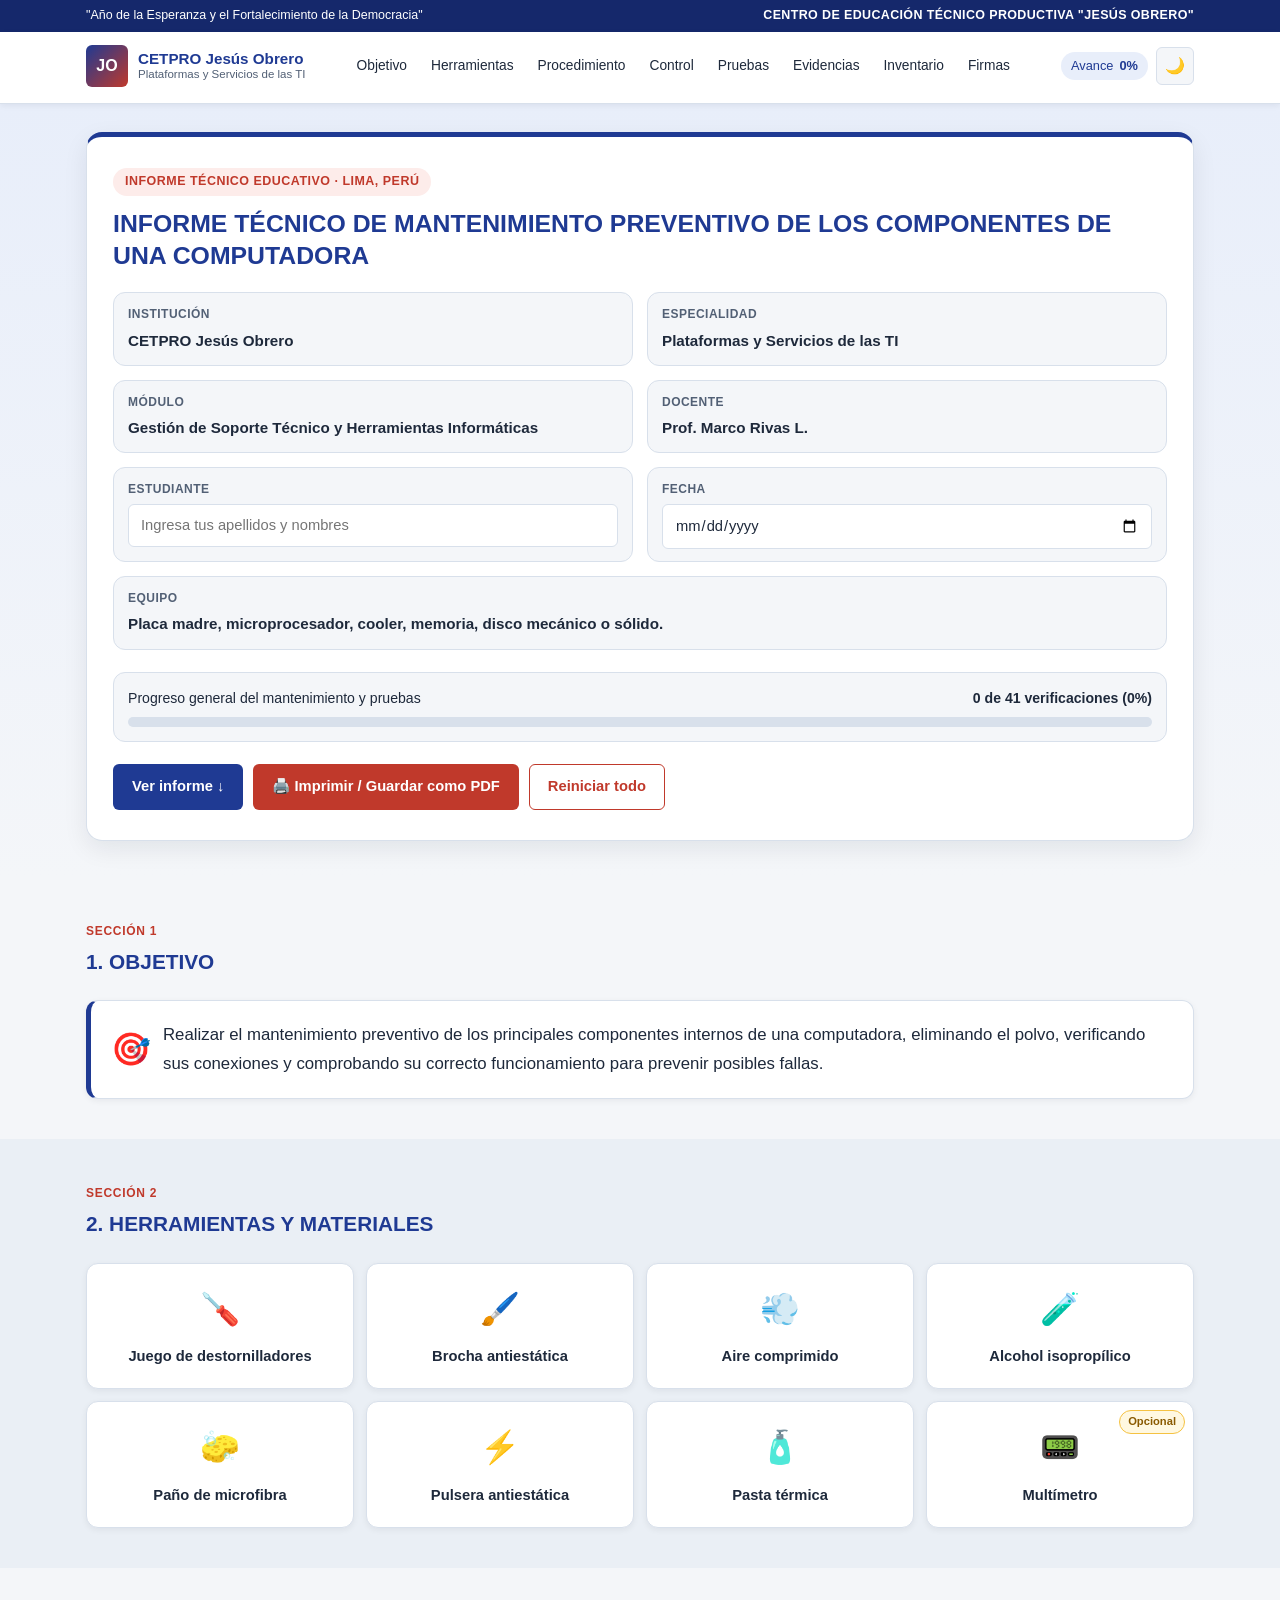
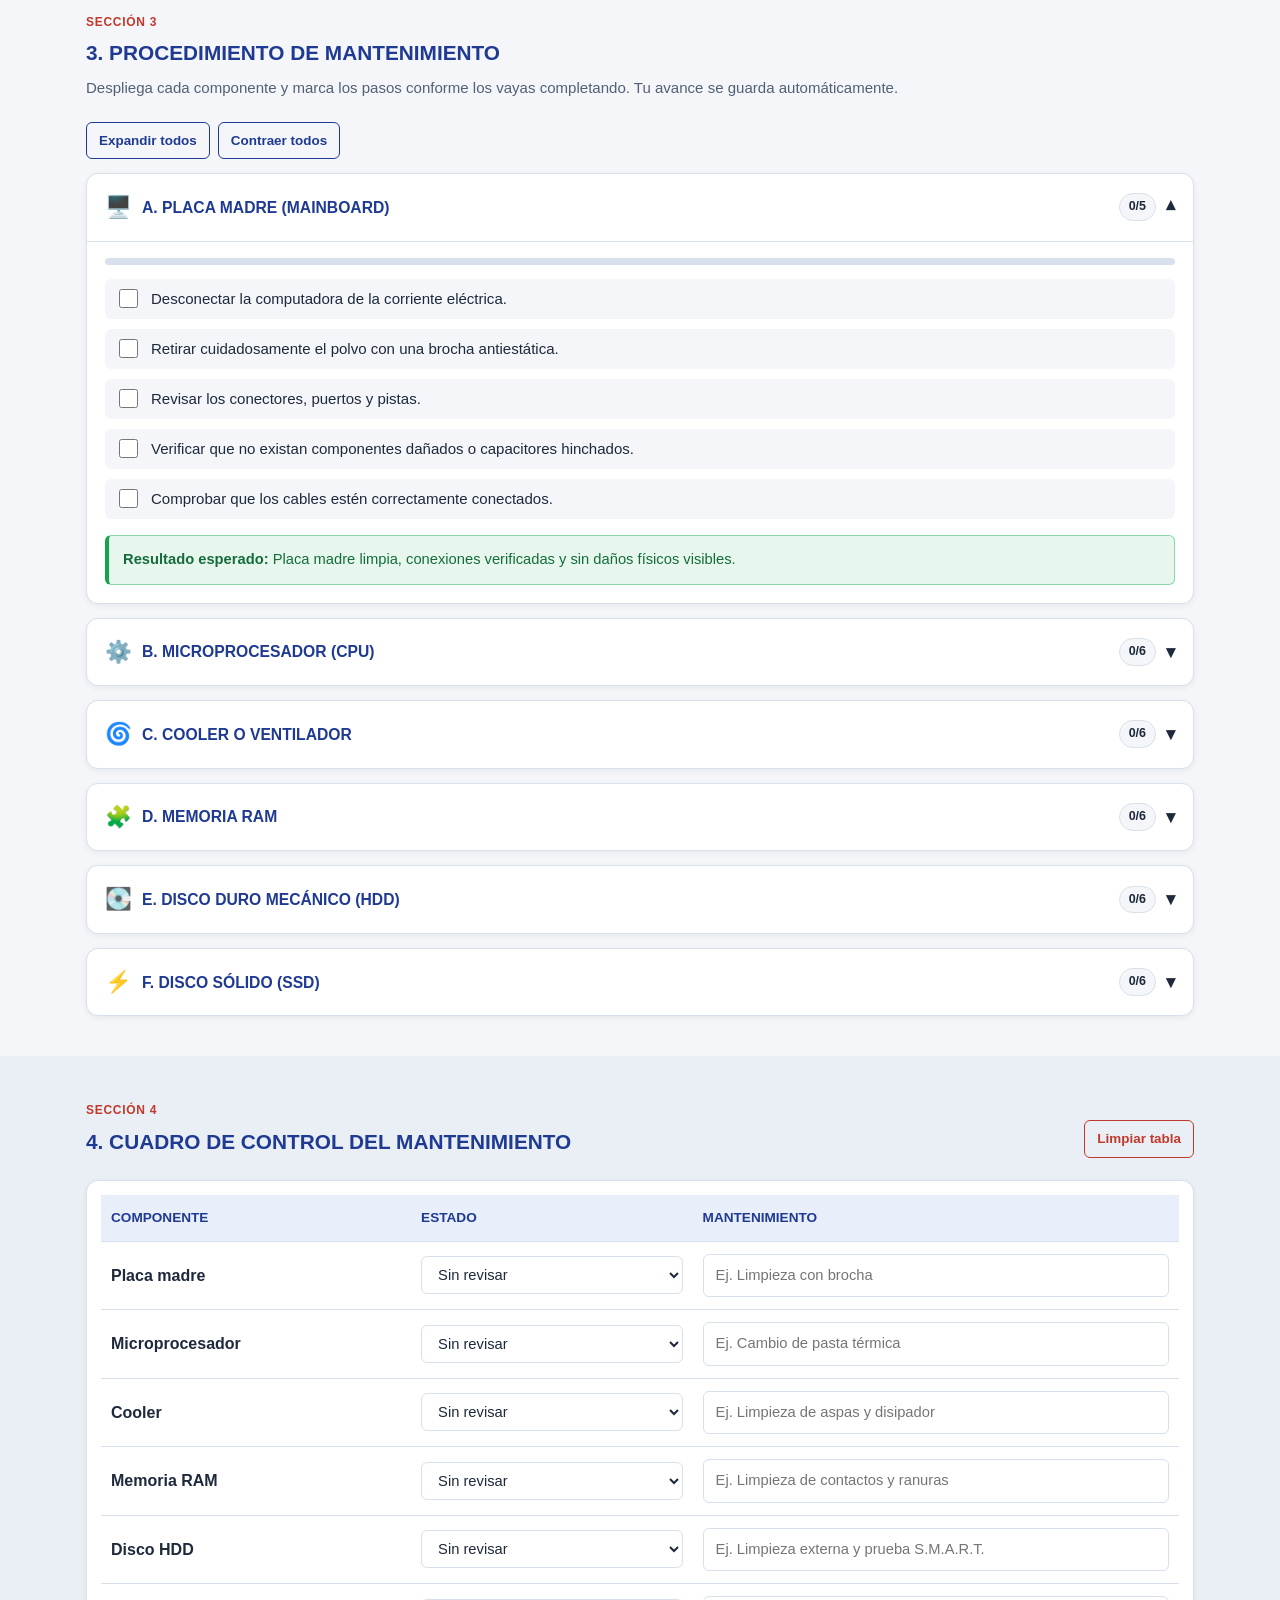
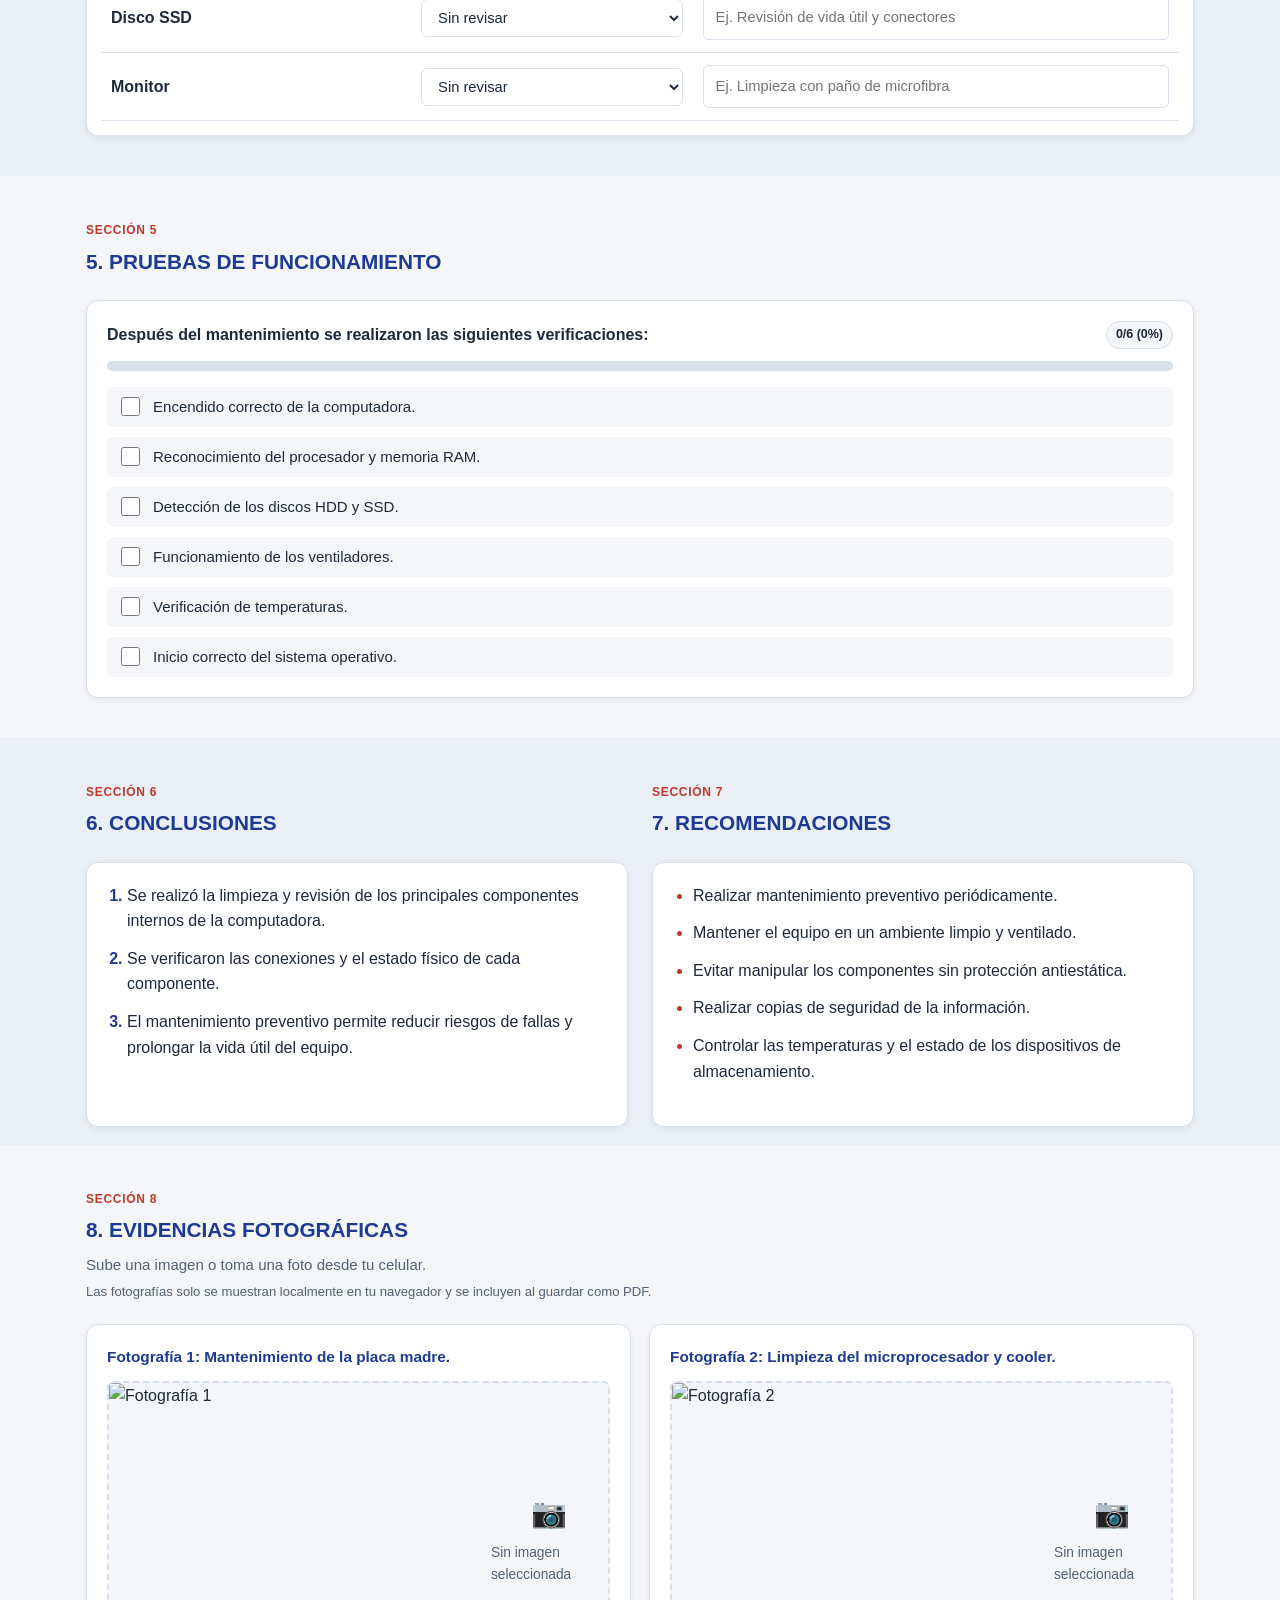
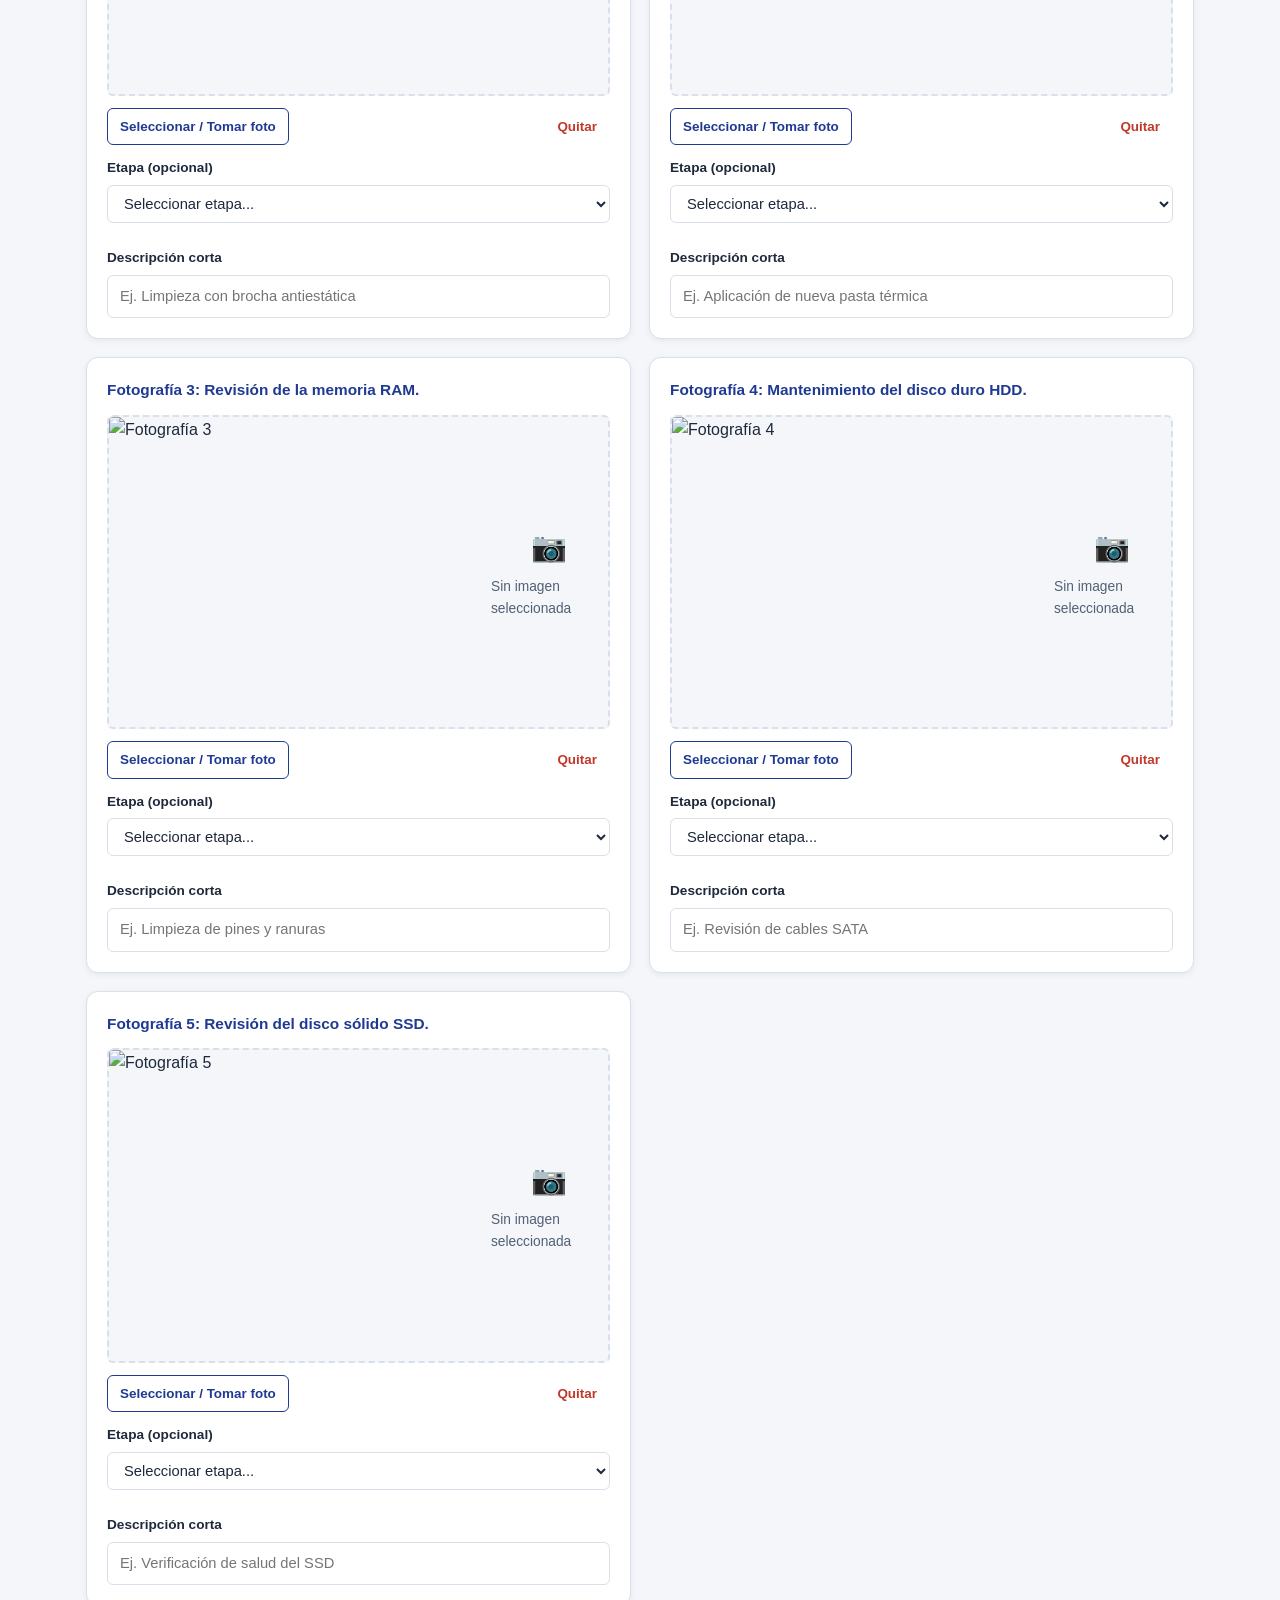
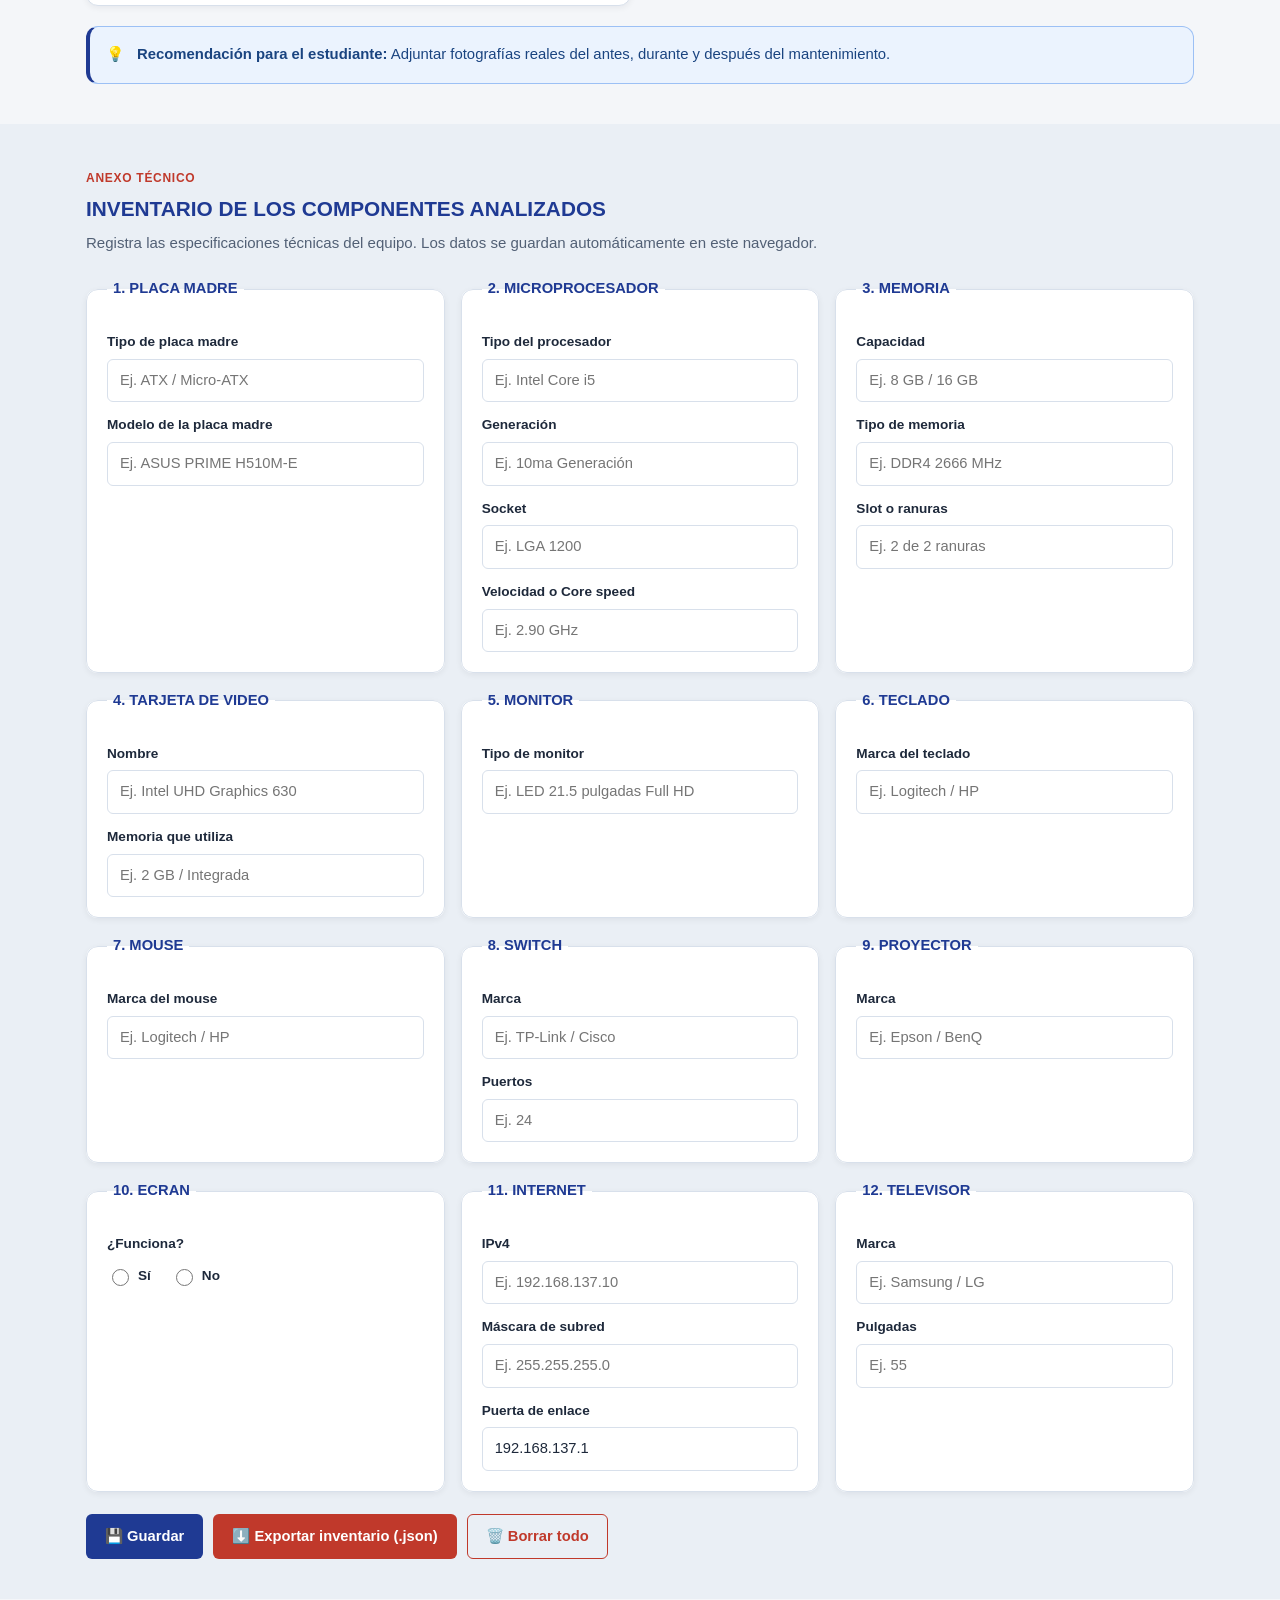
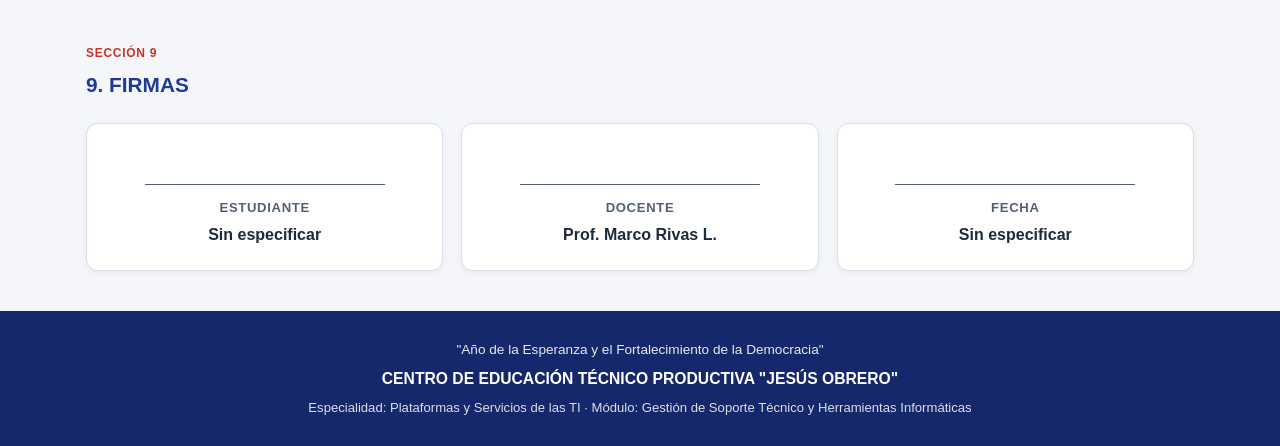
==== commit e6f81e56: "Rename gemini-code-1795662913275.html to index.html" ====
--- a/index.html
+++ b/index.html
@@ -3,33 +3,497 @@
 <head>
   <meta charset="UTF-8">
   <meta name="viewport" content="width=device-width, initial-scale=1.0">
-  <meta name="description" content="Informe Técnico de Mantenimiento Preventivo de los Componentes de una Computadora - CETPRO Jesús Obrero, Lima, Perú. Especialidad: Plataformas y Servicios de las TI.">
+  <meta name="description" content="Informe Técnico de Mantenimiento Preventivo de los Componentes de una Computadora - CETPRO Jesús Obrero, Lima, Perú.">
   <meta name="author" content="CETPRO Jesús Obrero">
   <title>Informe Técnico de Mantenimiento Preventivo | CETPRO Jesús Obrero</title>
 
-  <!-- Favicon relativo (con respaldo SVG inline en caso de que aún no exista la imagen) -->
-  <link rel="icon" type="image/png" href="assets/img/favicon.png">
+  <!-- Favicon SVG embebido (funciona sin internet) -->
   <link rel="icon" type="image/svg+xml" href="data:image/svg+xml,%3Csvg xmlns='http://www.w3.org/2000/svg' viewBox='0 0 64 64'%3E%3Crect width='64' height='64' rx='12' fill='%231F3A93'/%3E%3Ctext x='50%25' y='55%25' text-anchor='middle' dominant-baseline='middle' fill='%23ffffff' font-family='sans-serif' font-weight='bold' font-size='28'%3EJO%3C/text%3E%3C/svg%3E">
 
-  <!-- Tipografía opcional de Google Fonts con fuentes de respaldo del sistema -->
-  <link rel="preconnect" href="https://fonts.googleapis.com">
-  <link rel="preconnect" href="https://fonts.gstatic.com" crossorigin>
-  <link href="https://fonts.googleapis.com/css2?family=Inter:wght@400;500;600;700;800&display=swap" rel="stylesheet">
-
-  <!-- Hoja de estilos principal (ruta relativa para GitHub Pages) -->
-  <link rel="stylesheet" href="css/styles.css">
+  <style>
+    /* ==========================================================================
+       VARIABLES CSS E IDENTIDAD VISUAL (CETPRO JESÚS OBRERO)
+       ========================================================================== */
+    :root {
+      --color-primary: #1F3A93;
+      --color-primary-dark: #15286B;
+      --color-primary-light: #E8EEFA;
+      --color-accent: #C0392B;
+      --color-accent-dark: #992B20;
+      --color-accent-light: #FDECEA;
+
+      --bg-body: #F4F6F9;
+      --bg-alt: #EAEFF5;
+      --bg-card: #FFFFFF;
+      --bg-input: #FFFFFF;
+      --text-main: #1E293B;
+      --text-muted: #526075;
+      --border-color: #D8E0EB;
+
+      --status-success-bg: #E8F7EE;
+      --status-success-text: #146C3B;
+      --status-success-border: #8CD3AA;
+
+      --status-warning-bg: #FFF8E1;
+      --status-warning-text: #8A5A00;
+      --status-warning-border: #F5C242;
+
+      --status-danger-bg: #FDECEA;
+      --status-danger-text: #9B1C1C;
+      --status-danger-border: #F2A29B;
+
+      --status-info-bg: #EBF3FE;
+      --status-info-text: #1A4480;
+      --status-info-border: #9CC0F5;
+
+      /* Fuentes locales del sistema para funcionar 100% offline */
+      --font-sans: -apple-system, BlinkMacSystemFont, 'Segoe UI', Roboto, Oxygen, Ubuntu, Cantarell, 'Helvetica Neue', sans-serif;
+      --radius-sm: 6px;
+      --radius-md: 12px;
+      --radius-lg: 16px;
+      --shadow-sm: 0 2px 6px rgba(15, 23, 42, 0.06);
+      --shadow-md: 0 8px 24px rgba(15, 23, 42, 0.08);
+      --header-height: 68px;
+      --transition: 0.22s ease;
+    }
+
+    [data-theme="dark"] {
+      --color-primary: #5B82F6;
+      --color-primary-dark: #3B64E0;
+      --color-primary-light: rgba(91, 130, 246, 0.16);
+      --color-accent: #E55B4D;
+      --color-accent-dark: #C84437;
+      --color-accent-light: rgba(229, 91, 77, 0.16);
+
+      --bg-body: #0F172A;
+      --bg-alt: #162033;
+      --bg-card: #1E293B;
+      --bg-input: #0F172A;
+      --text-main: #F1F5F9;
+      --text-muted: #94A3B8;
+      --border-color: #334155;
+
+      --status-success-bg: rgba(22, 163, 74, 0.16);
+      --status-success-text: #86EFAC;
+      --status-success-border: #166534;
+
+      --status-warning-bg: rgba(234, 179, 8, 0.16);
+      --status-warning-text: #FDE047;
+      --status-warning-border: #854D0E;
+
+      --status-danger-bg: rgba(220, 38, 38, 0.18);
+      --status-danger-text: #FCA5A5;
+      --status-danger-border: #991B1B;
+
+      --status-info-bg: rgba(59, 130, 246, 0.16);
+      --status-info-text: #93C5FD;
+      --status-info-border: #1E40AF;
+
+      --shadow-sm: 0 2px 6px rgba(0, 0, 0, 0.3);
+      --shadow-md: 0 8px 24px rgba(0, 0, 0, 0.4);
+    }
+
+    /* ==========================================================================
+       RESETEO BÁSICO Y ACCESIBILIDAD
+       ========================================================================== */
+    *, *::before, *::after { box-sizing: border-box; }
+    html { scroll-behavior: smooth; scroll-padding-top: calc(var(--header-height) + 20px); }
+    body {
+      margin: 0;
+      font-family: var(--font-sans);
+      font-size: 16px;
+      line-height: 1.6;
+      color: var(--text-main);
+      background-color: var(--bg-body);
+      transition: background-color var(--transition), color var(--transition);
+    }
+    img { max-width: 100%; display: block; }
+    a { color: var(--color-primary); text-decoration: none; }
+    button, input, select { font: inherit; color: inherit; }
+    :focus-visible { outline: 3px solid var(--color-accent); outline-offset: 2px; }
+
+    .sr-only {
+      position: absolute; width: 1px; height: 1px; padding: 0; margin: -1px;
+      overflow: hidden; clip: rect(0, 0, 0, 0); white-space: nowrap; border: 0;
+    }
+    .skip-link {
+      position: absolute; top: -100px; left: 16px; background: var(--color-primary);
+      color: #FFFFFF; padding: 10px 16px; border-radius: var(--radius-sm); z-index: 2000; font-weight: 600;
+    }
+    .skip-link:focus { top: 12px; }
+    .container { width: 100%; max-width: 1140px; margin-inline: auto; padding-inline: 16px; }
+    .print-institutional-header { display: none; }
+
+    /* ==========================================================================
+       FRANJA SUPERIOR Y ENCABEZADO FIJO
+       ========================================================================== */
+    .top-banner { background-color: var(--color-primary-dark); color: #FFFFFF; font-size: 0.78rem; padding: 6px 0; text-align: center; }
+    .top-banner__inner { display: flex; flex-direction: column; gap: 2px; }
+    .top-banner__year, .top-banner__name { margin: 0; }
+    .top-banner__name { font-weight: 700; letter-spacing: 0.03em; }
+
+    .site-header {
+      position: sticky; top: 0; z-index: 1000;
+      background-color: var(--bg-card); border-bottom: 1px solid var(--border-color); box-shadow: var(--shadow-sm);
+    }
+    .header__inner {
+      min-height: var(--header-height); display: flex; align-items: center;
+      justify-content: space-between; gap: 12px; padding-block: 8px;
+    }
+    .brand { display: flex; align-items: center; gap: 10px; color: var(--text-main); min-width: 0; }
+    .brand__logo-wrap { width: 42px; height: 42px; flex-shrink: 0; }
+    .brand__logo-fallback {
+      display: flex; width: 42px; height: 42px; border-radius: var(--radius-sm);
+      background: linear-gradient(135deg, var(--color-primary), var(--color-accent));
+      color: #FFFFFF; font-weight: 800; font-size: 1rem; align-items: center; justify-content: center;
+    }
+    .brand__text { display: flex; flex-direction: column; line-height: 1.2; }
+    .brand__title { font-weight: 800; font-size: 0.95rem; color: var(--color-primary); }
+    .brand__subtitle { font-size: 0.72rem; color: var(--text-muted); }
+
+    .main-nav {
+      position: absolute; top: 100%; left: 0; right: 0;
+      background-color: var(--bg-card); border-bottom: 1px solid var(--border-color);
+      box-shadow: var(--shadow-md); display: none; padding: 12px 16px 18px;
+    }
+    .main-nav.is-open { display: block; }
+    .nav-list { list-style: none; margin: 0; padding: 0; display: flex; flex-direction: column; gap: 4px; }
+    .nav-link {
+      display: block; padding: 10px 12px; border-radius: var(--radius-sm);
+      color: var(--text-main); font-weight: 500; font-size: 0.92rem;
+      transition: background-color var(--transition), color var(--transition);
+    }
+    .nav-link:hover, .nav-link.is-active { background-color: var(--color-primary-light); color: var(--color-primary); font-weight: 600; }
+
+    .header__actions { display: flex; align-items: center; gap: 8px; }
+    .global-progress-pill {
+      display: inline-flex; align-items: center; gap: 6px;
+      background-color: var(--color-primary-light); color: var(--color-primary);
+      padding: 4px 10px; border-radius: 999px; font-size: 0.8rem;
+    }
+    .global-progress-pill__label { display: none; }
+    .icon-btn {
+      width: 38px; height: 38px; border-radius: var(--radius-sm);
+      border: 1px solid var(--border-color); background-color: var(--bg-body);
+      cursor: pointer; display: inline-flex; align-items: center; justify-content: center;
+      transition: background-color var(--transition), border-color var(--transition);
+    }
+    .icon-btn:hover { border-color: var(--color-primary); }
+    [data-theme="light"] .theme-icon--dark { display: none; }
+    [data-theme="dark"] .theme-icon--light { display: none; }
+
+    .menu-toggle {
+      width: 40px; height: 38px; border: 1px solid var(--border-color); border-radius: var(--radius-sm);
+      background-color: var(--bg-body); display: inline-flex; flex-direction: column;
+      justify-content: center; align-items: center; gap: 5px; cursor: pointer;
+    }
+    .menu-toggle__bar { width: 20px; height: 2px; background-color: var(--text-main); border-radius: 2px; }
+
+    .reading-progress { width: 100%; height: 3px; background-color: transparent; }
+    .reading-progress__bar {
+      height: 100%; width: 0%;
+      background: linear-gradient(90deg, var(--color-primary), var(--color-accent));
+      transition: width 0.1s linear;
+    }
+
+    /* ==========================================================================
+       PORTADA (HERO)
+       ========================================================================== */
+    .hero { padding: 28px 0 36px; background: linear-gradient(180deg, var(--color-primary-light) 0%, var(--bg-body) 100%); }
+    .hero__card {
+      background-color: var(--bg-card); border: 1px solid var(--border-color);
+      border-top: 5px solid var(--color-primary); border-radius: var(--radius-lg);
+      padding: 24px 18px; box-shadow: var(--shadow-md);
+    }
+    .hero__badge {
+      display: inline-block; background-color: var(--color-accent-light); color: var(--color-accent);
+      font-weight: 700; font-size: 0.78rem; text-transform: uppercase; letter-spacing: 0.04em;
+      padding: 4px 12px; border-radius: 999px; margin-bottom: 12px;
+    }
+    .hero__title { margin: 0 0 20px; font-size: 1.35rem; line-height: 1.3; color: var(--color-primary); font-weight: 800; }
+    .hero__meta-grid { display: grid; grid-template-columns: 1fr; gap: 14px; margin-bottom: 22px; }
+    .meta-item {
+      background-color: var(--bg-body); border: 1px solid var(--border-color);
+      border-radius: var(--radius-md); padding: 12px 14px; display: flex; flex-direction: column; gap: 4px;
+    }
+    .meta-item__label { font-size: 0.75rem; text-transform: uppercase; letter-spacing: 0.04em; font-weight: 700; color: var(--text-muted); }
+    .meta-item__value { font-size: 0.95rem; font-weight: 600; color: var(--text-main); }
+
+    .global-progress-box {
+      background-color: var(--bg-body); border: 1px solid var(--border-color);
+      border-radius: var(--radius-md); padding: 14px; margin-bottom: 22px;
+    }
+    .global-progress-box__header { display: flex; flex-wrap: wrap; justify-content: space-between; gap: 8px; font-size: 0.88rem; margin-bottom: 8px; }
+    .hero__actions { display: flex; flex-wrap: wrap; gap: 10px; }
+
+    /* ==========================================================================
+       SECCIONES, TARJETAS Y COMPONENTES COMUNES
+       ========================================================================== */
+    .section { padding: 40px 0; }
+    .section--alt { background-color: var(--bg-alt); }
+    .section-header { margin-bottom: 22px; }
+    .section-header--row { display: flex; flex-direction: column; gap: 12px; align-items: flex-start; }
+    .section-number { display: inline-block; font-size: 0.75rem; font-weight: 700; text-transform: uppercase; letter-spacing: 0.06em; color: var(--color-accent); margin-bottom: 4px; }
+    .section-title { margin: 0; font-size: 1.3rem; color: var(--color-primary); font-weight: 800; }
+    .section-subtitle { margin: 6px 0 0; color: var(--text-muted); font-size: 0.94rem; }
+    .privacy-note { display: block; margin-top: 4px; font-size: 0.82rem; color: var(--text-muted); }
+
+    .card { background-color: var(--bg-card); border: 1px solid var(--border-color); border-radius: var(--radius-md); padding: 20px; box-shadow: var(--shadow-sm); }
+
+    .btn {
+      display: inline-flex; align-items: center; justify-content: center; gap: 8px;
+      padding: 10px 18px; border-radius: var(--radius-sm); font-weight: 600; font-size: 0.92rem;
+      border: 1px solid transparent; cursor: pointer;
+      transition: background-color var(--transition), border-color var(--transition), transform 0.12s ease;
+    }
+    .btn:active { transform: translateY(1px); }
+    .btn--primary { background-color: var(--color-primary); color: #FFFFFF; }
+    .btn--primary:hover { background-color: var(--color-primary-dark); }
+    .btn--secondary { background-color: var(--color-accent); color: #FFFFFF; }
+    .btn--secondary:hover { background-color: var(--color-accent-dark); }
+    .btn--outline { background-color: transparent; border-color: var(--color-primary); color: var(--color-primary); }
+    .btn--outline:hover { background-color: var(--color-primary-light); }
+    .btn--danger-outline { background-color: transparent; border-color: var(--color-accent); color: var(--color-accent); }
+    .btn--danger-outline:hover { background-color: var(--color-accent-light); }
+    .btn--text { background-color: transparent; color: var(--color-accent); padding: 6px 10px; }
+    .btn--small { padding: 7px 12px; font-size: 0.84rem; }
+
+    .form-group { display: flex; flex-direction: column; gap: 6px; margin-bottom: 12px; }
+    .form-group:last-child { margin-bottom: 0; }
+    .form-group label, .field-label { font-size: 0.85rem; font-weight: 600; color: var(--text-main); }
+    .form-control {
+      width: 100%; padding: 9px 12px; border: 1px solid var(--border-color);
+      border-radius: var(--radius-sm); background-color: var(--bg-input);
+      color: var(--text-main); font-size: 0.92rem;
+      transition: border-color var(--transition), box-shadow var(--transition);
+    }
+    .form-control:focus { outline: none; border-color: var(--color-primary); box-shadow: 0 0 0 3px var(--color-primary-light); }
+    .form-control.is-invalid { border-color: var(--color-accent); background-color: var(--status-danger-bg); }
+    .field-error { color: var(--status-danger-text); font-size: 0.78rem; min-height: 1em; }
+
+    .progress-track { width: 100%; height: 10px; background-color: var(--border-color); border-radius: 999px; overflow: hidden; }
+    .progress-track--sm { height: 7px; margin-bottom: 14px; }
+    .progress-fill { height: 100%; width: 0%; background: linear-gradient(90deg, var(--color-primary), #2E8B57); border-radius: 999px; transition: width 0.3s ease; }
+
+    /* ==========================================================================
+       SECCIONES ESPECÍFICAS
+       ========================================================================== */
+    .objective-card { display: flex; flex-direction: column; gap: 12px; border-left: 5px solid var(--color-primary); }
+    .objective-card__icon { font-size: 2rem; }
+    .objective-card__text { margin: 0; font-size: 1.05rem; line-height: 1.7; }
+
+    .tools-grid { display: grid; grid-template-columns: repeat(2, 1fr); gap: 12px; }
+    .tool-card {
+      position: relative; display: flex; flex-direction: column; align-items: center;
+      text-align: center; padding: 20px 14px; gap: 10px;
+      transition: transform var(--transition), border-color var(--transition);
+    }
+    .tool-card:hover { transform: translateY(-2px); border-color: var(--color-primary); }
+    .tool-card__icon { font-size: 2rem; }
+    .tool-card__title { margin: 0; font-size: 0.92rem; font-weight: 600; }
+    .badge-optional {
+      position: absolute; top: 8px; right: 8px; background-color: var(--status-warning-bg);
+      color: var(--status-warning-text); border: 1px solid var(--status-warning-border);
+      font-size: 0.7rem; font-weight: 700; padding: 2px 8px; border-radius: 999px;
+    }
+
+    .accordion-controls { display: flex; gap: 8px; margin-bottom: 14px; }
+    .accordion-list { display: flex; flex-direction: column; gap: 14px; }
+    .accordion-item { padding: 0; overflow: hidden; }
+    .accordion-heading { margin: 0; }
+    .accordion-trigger {
+      width: 100%; background: transparent; border: 0; padding: 16px 18px;
+      display: flex; align-items: center; justify-content: space-between; gap: 12px;
+      text-align: left; cursor: pointer; transition: background-color var(--transition);
+    }
+    .accordion-trigger:hover { background-color: var(--color-primary-light); }
+    .accordion-trigger__left, .accordion-trigger__right { display: flex; align-items: center; gap: 10px; }
+    .accordion-icon { font-size: 1.35rem; flex-shrink: 0; }
+    .accordion-title { font-weight: 700; font-size: 0.98rem; color: var(--color-primary); }
+    .component-badge {
+      background-color: var(--bg-body); border: 1px solid var(--border-color);
+      padding: 3px 9px; border-radius: 999px; font-size: 0.78rem; font-weight: 700; white-space: nowrap;
+    }
+    .component-badge.is-complete { background-color: var(--status-success-bg); color: var(--status-success-text); border-color: var(--status-success-border); }
+    .accordion-chevron { font-size: 1.1rem; transition: transform var(--transition); }
+    .accordion-trigger[aria-expanded="true"] .accordion-chevron { transform: rotate(180deg); }
+    .accordion-panel__inner { padding: 16px 18px 18px; border-top: 1px solid var(--border-color); }
+
+    .checklist { list-style: none; margin: 0 0 16px; padding: 0; display: flex; flex-direction: column; gap: 10px; }
+    .checklist__item { display: flex; align-items: flex-start; gap: 10px; padding: 8px 10px; border-radius: var(--radius-sm); background-color: var(--bg-body); }
+    .checklist__item input[type="checkbox"] { width: 19px; height: 19px; margin-top: 2px; accent-color: var(--color-primary); cursor: pointer; flex-shrink: 0; }
+    .checklist__item label { cursor: pointer; font-size: 0.94rem; flex: 1; }
+    .checklist__item input[type="checkbox"]:checked + label { text-decoration: line-through; color: var(--text-muted); }
+
+    .result-box {
+      background-color: var(--status-success-bg); color: var(--status-success-text);
+      border: 1px solid var(--status-success-border); border-left: 4px solid #16A34A;
+      border-radius: var(--radius-sm); padding: 12px 14px; font-size: 0.92rem;
+    }
+    .warning-box {
+      display: flex; align-items: flex-start; gap: 10px;
+      background-color: var(--status-warning-bg); color: var(--status-warning-text);
+      border: 1px solid var(--status-warning-border); border-left: 4px solid var(--color-accent);
+      border-radius: var(--radius-sm); padding: 12px 14px; margin-bottom: 14px; font-size: 0.92rem;
+    }
+    .warning-box p { margin: 0; }
+
+    .table-card { padding: 14px; }
+    .control-table { width: 100%; border-collapse: collapse; }
+    .control-table thead { display: none; }
+    .control-table tr { display: block; background-color: var(--bg-body); border: 1px solid var(--border-color); border-radius: var(--radius-sm); padding: 12px; margin-bottom: 12px; }
+    .control-table tr:last-child { margin-bottom: 0; }
+    .control-table td { display: flex; flex-direction: column; gap: 4px; padding: 6px 0; }
+    .control-table td::before { content: attr(data-label); font-size: 0.74rem; font-weight: 700; text-transform: uppercase; color: var(--text-muted); }
+
+    .status-select.status-bueno { background-color: var(--status-success-bg); color: var(--status-success-text); border-color: var(--status-success-border); font-weight: 600; }
+    .status-select.status-regular { background-color: var(--status-warning-bg); color: var(--status-warning-text); border-color: var(--status-warning-border); font-weight: 600; }
+    .status-select.status-malo { background-color: var(--status-danger-bg); color: var(--status-danger-text); border-color: var(--status-danger-border); font-weight: 600; }
+
+    .tests-header { display: flex; flex-wrap: wrap; justify-content: space-between; align-items: center; gap: 10px; margin-bottom: 12px; }
+    .tests-intro { margin: 0; font-weight: 600; }
+    .checklist--tests { margin-top: 16px; margin-bottom: 0; }
+    .dual-grid { display: grid; grid-template-columns: 1fr; gap: 24px; }
+    .full-height-card { height: calc(100% - 62px); }
+    .numbered-list, .recommendations-list { margin: 0; padding-left: 20px; display: flex; flex-direction: column; gap: 12px; }
+    .numbered-list li::marker { color: var(--color-primary); font-weight: 700; }
+    .recommendations-list li::marker { color: var(--color-accent); }
+
+    .evidence-grid { display: grid; grid-template-columns: 1fr; gap: 18px; margin-bottom: 20px; }
+    .evidence-card { display: flex; flex-direction: column; gap: 12px; }
+    .evidence-card__title { margin: 0; font-size: 0.96rem; color: var(--color-primary); }
+    .photo-dropzone {
+      position: relative; width: 100%; aspect-ratio: 16 / 10; background-color: var(--bg-body);
+      border: 2px dashed var(--border-color); border-radius: var(--radius-sm);
+      overflow: hidden; display: flex; align-items: center; justify-content: center;
+    }
+    .photo-placeholder { display: flex; flex-direction: column; align-items: center; gap: 6px; color: var(--text-muted); font-size: 0.86rem; }
+    .photo-placeholder span:first-child { font-size: 1.8rem; }
+    .photo-preview { width: 100%; height: 100%; object-fit: cover; cursor: pointer; }
+    .photo-zoom-btn {
+      position: absolute; bottom: 8px; right: 8px; background-color: rgba(15, 23, 42, 0.78);
+      color: #FFFFFF; border: 0; padding: 5px 10px; border-radius: var(--radius-sm); font-size: 0.78rem; cursor: pointer;
+    }
+    .evidence-controls { display: flex; align-items: center; justify-content: space-between; gap: 8px; }
+    .photo-upload-label { cursor: pointer; }
+    .info-box {
+      display: flex; align-items: flex-start; gap: 12px;
+      background-color: var(--status-info-bg); color: var(--status-info-text);
+      border: 1px solid var(--status-info-border); border-left: 4px solid var(--color-primary);
+      border-radius: var(--radius-md); padding: 16px; font-size: 0.93rem;
+    }
+    .info-box p { margin: 0; }
+
+    .lightbox { position: fixed; inset: 0; z-index: 2000; display: flex; align-items: center; justify-content: center; padding: 20px; }
+    .lightbox[hidden] { display: none; }
+    .lightbox__backdrop { position: absolute; inset: 0; background-color: rgba(0, 0, 0, 0.82); }
+    .lightbox__content {
+      position: relative; z-index: 1; max-width: 900px; max-height: 90vh;
+      background-color: var(--bg-card); border-radius: var(--radius-md); padding: 14px;
+      display: flex; flex-direction: column; gap: 10px;
+    }
+    .lightbox__close {
+      position: absolute; top: -14px; right: -14px; width: 36px; height: 36px;
+      border-radius: 50%; border: 0; background-color: var(--color-accent); color: #FFFFFF; font-weight: 700; cursor: pointer;
+    }
+    .lightbox__img { max-height: 75vh; object-fit: contain; border-radius: var(--radius-sm); }
+    .lightbox__caption { margin: 0; text-align: center; font-size: 0.9rem; color: var(--text-main); }
+
+    .inventory-grid { display: grid; grid-template-columns: 1fr; gap: 16px; margin-bottom: 22px; }
+    .inventory-card { margin: 0; min-width: 0; }
+    .inventory-card__legend { font-weight: 800; font-size: 0.92rem; color: var(--color-primary); padding: 0 6px; margin-bottom: 10px; }
+    .radio-group { display: flex; gap: 20px; padding-top: 4px; }
+    .radio-option { display: inline-flex; align-items: center; gap: 6px; cursor: pointer; font-weight: 500; }
+    .radio-option input { accent-color: var(--color-primary); width: 17px; height: 17px; }
+    .inventory-actions { display: flex; flex-wrap: wrap; gap: 10px; }
+
+    .signatures-grid { display: grid; grid-template-columns: 1fr; gap: 18px; }
+    .signature-card { text-align: center; padding: 28px 20px 22px; }
+    .signature-line { width: 80%; max-width: 240px; height: 1px; background-color: var(--text-muted); margin: 32px auto 12px; }
+    .signature-card__role { margin: 0 0 4px; font-size: 0.82rem; text-transform: uppercase; letter-spacing: 0.05em; color: var(--text-muted); }
+    .signature-card__value { margin: 0; font-weight: 700; font-size: 1rem; color: var(--text-main); }
+
+    .site-footer { background-color: var(--color-primary-dark); color: #FFFFFF; padding: 28px 0; text-align: center; }
+    .footer__inner { display: flex; flex-direction: column; gap: 6px; }
+    .footer__year, .footer__title, .footer__meta { margin: 0; }
+    .footer__year { font-size: 0.85rem; opacity: 0.9; }
+    .footer__title { font-weight: 800; font-size: 0.98rem; }
+    .footer__meta { font-size: 0.82rem; opacity: 0.85; }
+
+    .back-to-top {
+      position: fixed; bottom: 20px; right: 20px; width: 44px; height: 44px;
+      border-radius: 50%; border: 0; background-color: var(--color-primary); color: #FFFFFF;
+      font-size: 1.2rem; font-weight: 700; box-shadow: var(--shadow-md); cursor: pointer; z-index: 900;
+      transition: background-color var(--transition), transform var(--transition);
+    }
+    .back-to-top:hover { background-color: var(--color-accent); transform: translateY(-2px); }
+
+    .toast {
+      position: fixed; bottom: 24px; left: 50%; transform: translateX(-50%);
+      background-color: #1E293B; color: #FFFFFF; padding: 10px 20px; border-radius: 999px;
+      font-size: 0.88rem; font-weight: 600; box-shadow: var(--shadow-md); z-index: 2100;
+    }
+
+    /* ==========================================================================
+       RESPONSIVE
+       ========================================================================== */
+    @media (min-width: 480px) {
+      .global-progress-pill__label { display: inline; }
+      .hero__card { padding: 30px 26px; }
+      .hero__title { font-size: 1.55rem; }
+      .tools-grid { grid-template-columns: repeat(3, 1fr); }
+    }
+
+    @media (min-width: 768px) {
+      .top-banner__inner { flex-direction: row; justify-content: space-between; align-items: center; }
+      .hero__meta-grid { grid-template-columns: repeat(2, 1fr); }
+      .meta-item--full { grid-column: 1 / -1; }
+      .section-header--row { flex-direction: row; justify-content: space-between; align-items: flex-end; }
+      .objective-card { flex-direction: row; align-items: center; }
+      .tools-grid { grid-template-columns: repeat(4, 1fr); }
+
+      .control-table thead { display: table-header-group; }
+      .control-table tr { display: table-row; background-color: transparent; border: 0; border-bottom: 1px solid var(--border-color); padding: 0; margin: 0; }
+      .control-table th, .control-table td { display: table-cell; padding: 12px 10px; text-align: left; vertical-align: middle; }
+      .control-table th { background-color: var(--color-primary-light); color: var(--color-primary); font-size: 0.85rem; text-transform: uppercase; }
+      .control-table td::before { display: none; }
+
+      .dual-grid, .evidence-grid, .inventory-grid { grid-template-columns: repeat(2, 1fr); }
+      .signatures-grid { grid-template-columns: repeat(3, 1fr); }
+    }
+
+    @media (min-width: 1024px) {
+      .menu-toggle { display: none; }
+      .main-nav { position: static; display: block; background: transparent; border: 0; box-shadow: none; padding: 0; }
+      .nav-list { flex-direction: row; align-items: center; gap: 4px; }
+      .nav-link { padding: 8px 10px; font-size: 0.86rem; }
+      .inventory-grid { grid-template-columns: repeat(3, 1fr); }
+    }
+
+    /* ==========================================================================
+       IMPRESIÓN / GUARDAR COMO PDF
+       ========================================================================== */
+    @media print {
+      body { background: #FFFFFF !important; color: #000000 !important; font-size: 11pt; }
+      .top-banner, .site-header, .no-print, .back-to-top, .toast, .lightbox { display: none !important; }
+      .print-institutional-header { display: block; text-align: center; border-bottom: 2px solid #1F3A93; padding-bottom: 8px; margin-bottom: 16px; }
+      .print-year { margin: 0; font-size: 9pt; }
+      .print-cetpro { margin: 2px 0 0; font-weight: 800; font-size: 11pt; color: #1F3A93; }
+      .section { padding: 16px 0; background: #FFFFFF !important; }
+      .card { box-shadow: none !important; border: 1px solid #CBD5E1; break-inside: avoid; }
+      .accordion-panel[hidden] { display: block !important; }
+      .form-control { border: 1px solid #CBD5E1; background: #FFFFFF !important; color: #000000 !important; }
+    }
+  </style>
 </head>
 <body>
-  <!-- Enlace de accesibilidad para saltar al contenido principal -->
   <a href="#contenido-principal" class="skip-link">Saltar al contenido principal</a>
 
-  <!-- Encabezado oficial exclusivo para impresión (se repite en páginas al imprimir) -->
   <div class="print-institutional-header" aria-hidden="true">
     <p class="print-year">"Año de la Esperanza y el Fortalecimiento de la Democracia"</p>
     <p class="print-cetpro">CENTRO DE EDUCACIÓN TÉCNICO PRODUCTIVA "JESÚS OBRERO"</p>
   </div>
 
-  <!-- Franja institucional superior -->
   <div class="top-banner" role="banner">
     <div class="container top-banner__inner">
       <p class="top-banner__year">"Año de la Esperanza y el Fortalecimiento de la Democracia"</p>
@@ -37,20 +501,10 @@
     </div>
   </div>
 
-  <!-- Barra de navegación fija -->
   <header class="site-header" id="inicio">
     <div class="container header__inner">
-      <!-- Marca e identidad con fallback si no existe assets/img/logo.png -->
       <a href="#portada" class="brand" aria-label="Inicio - CETPRO Jesús Obrero">
         <div class="brand__logo-wrap">
-          <img
-            src="assets/img/logo.png"
-            alt="Logo del CETPRO Jesús Obrero"
-            class="brand__logo"
-            width="42"
-            height="42"
-            onerror="this.style.display='none'; this.nextElementSibling.style.display='flex';"
-          >
           <span class="brand__logo-fallback" aria-hidden="true">JO</span>
         </div>
         <div class="brand__text">
@@ -59,7 +513,6 @@
         </div>
       </a>
 
-      <!-- Navegación principal -->
       <nav class="main-nav" id="main-nav" aria-label="Navegación principal del informe">
         <ul class="nav-list">
           <li><a href="#objetivo" class="nav-link">Objetivo</a></li>
@@ -73,61 +526,39 @@
         </ul>
       </nav>
 
-      <!-- Controles de acción rápida en cabecera -->
       <div class="header__actions">
-        <!-- Indicador compacto de progreso global -->
-        <div class="global-progress-pill" title="Progreso general del informe (pasos y pruebas)">
+        <div class="global-progress-pill" title="Progreso general del informe">
           <span class="global-progress-pill__label">Avance</span>
           <strong id="header-progress-pct">0%</strong>
         </div>
 
-        <!-- Botón de modo claro/oscuro -->
-        <button
-          type="button"
-          id="theme-toggle"
-          class="icon-btn"
-          aria-label="Cambiar entre modo claro y modo oscuro"
-          title="Cambiar tema"
-        >
+        <button type="button" id="theme-toggle" class="icon-btn" aria-label="Cambiar tema" title="Cambiar tema">
           <span class="theme-icon theme-icon--light" aria-hidden="true">🌙</span>
           <span class="theme-icon theme-icon--dark" aria-hidden="true">☀️</span>
         </button>
 
-        <!-- Botón hamburguesa para dispositivos móviles -->
-        <button
-          type="button"
-          id="menu-toggle"
-          class="menu-toggle"
-          aria-label="Abrir menú de navegación"
-          aria-expanded="false"
-          aria-controls="main-nav"
-        >
+        <button type="button" id="menu-toggle" class="menu-toggle" aria-label="Abrir menú" aria-expanded="false" aria-controls="main-nav">
           <span class="menu-toggle__bar"></span>
           <span class="menu-toggle__bar"></span>
           <span class="menu-toggle__bar"></span>
         </button>
       </div>
     </div>
-
-    <!-- Barra de progreso de lectura -->
-    <div class="reading-progress" role="progressbar" aria-label="Progreso de lectura" aria-valuemin="0" aria-valuemax="100" aria-valuenow="0">
+    <div class="reading-progress">
       <div class="reading-progress__bar" id="reading-progress-bar"></div>
     </div>
   </header>
 
   <main id="contenido-principal">
-    <!-- ==========================================
-         PORTADA (HERO)
-    =========================================== -->
+    <!-- PORTADA -->
     <section class="hero" id="portada" aria-labelledby="hero-title">
       <div class="container">
-        <div class="hero__card fade-in">
+        <div class="hero__card">
           <div class="hero__badge">Informe Técnico Educativo · Lima, Perú</div>
           <h1 id="hero-title" class="hero__title">
             INFORME TÉCNICO DE MANTENIMIENTO PREVENTIVO DE LOS COMPONENTES DE UNA COMPUTADORA
           </h1>
 
-          <!-- Datos informativos de portada -->
           <div class="hero__meta-grid">
             <div class="meta-item">
               <span class="meta-item__label">Institución</span>
@@ -145,25 +576,13 @@
               <span class="meta-item__label">Docente</span>
               <span class="meta-item__value">Prof. Marco Rivas L.</span>
             </div>
-            <div class="meta-item meta-item--editable">
+            <div class="meta-item">
               <label for="input-estudiante" class="meta-item__label">Estudiante</label>
-              <input
-                type="text"
-                id="input-estudiante"
-                name="estudiante"
-                class="form-control"
-                placeholder="Ingresa tus apellidos y nombres"
-                autocomplete="name"
-              >
-            </div>
-            <div class="meta-item meta-item--editable">
+              <input type="text" id="input-estudiante" class="form-control" placeholder="Ingresa tus apellidos y nombres" autocomplete="name">
+            </div>
+            <div class="meta-item">
               <label for="input-fecha" class="meta-item__label">Fecha</label>
-              <input
-                type="date"
-                id="input-fecha"
-                name="fecha"
-                class="form-control"
-              >
+              <input type="date" id="input-fecha" class="form-control">
             </div>
             <div class="meta-item meta-item--full">
               <span class="meta-item__label">Equipo</span>
@@ -171,18 +590,16 @@
             </div>
           </div>
 
-          <!-- Barra de progreso general del informe -->
           <div class="global-progress-box">
             <div class="global-progress-box__header">
               <span>Progreso general del mantenimiento y pruebas</span>
               <strong id="global-progress-text">0 de 41 verificaciones (0%)</strong>
             </div>
-            <div class="progress-track" role="progressbar" id="global-progress-role" aria-label="Progreso general del informe" aria-valuemin="0" aria-valuemax="100" aria-valuenow="0">
+            <div class="progress-track">
               <div class="progress-fill" id="global-progress-bar"></div>
             </div>
           </div>
 
-          <!-- Botones principales de acción -->
           <div class="hero__actions no-print">
             <a href="#objetivo" class="btn btn--primary">Ver informe ↓</a>
             <button type="button" id="btn-print" class="btn btn--secondary">🖨️ Imprimir / Guardar como PDF</button>
@@ -192,16 +609,14 @@
       </div>
     </section>
 
-    <!-- ==========================================
-         SECCIÓN 1. OBJETIVO
-    =========================================== -->
-    <section class="section" id="objetivo" aria-labelledby="titulo-objetivo">
+    <!-- 1. OBJETIVO -->
+    <section class="section" id="objetivo">
       <div class="container">
-        <div class="section-header fade-in">
+        <div class="section-header">
           <span class="section-number">Sección 1</span>
-          <h2 id="titulo-objetivo" class="section-title">1. OBJETIVO</h2>
-        </div>
-        <article class="card objective-card fade-in">
+          <h2 class="section-title">1. OBJETIVO</h2>
+        </div>
+        <article class="card objective-card">
           <div class="objective-card__icon" aria-hidden="true">🎯</div>
           <p class="objective-card__text">
             Realizar el mantenimiento preventivo de los principales componentes internos de una computadora, eliminando el polvo, verificando sus conexiones y comprobando su correcto funcionamiento para prevenir posibles fallas.
@@ -210,386 +625,181 @@
       </div>
     </section>
 
-    <!-- ==========================================
-         SECCIÓN 2. HERRAMIENTAS Y MATERIALES
-    =========================================== -->
-    <section class="section section--alt" id="herramientas" aria-labelledby="titulo-herramientas">
+    <!-- 2. HERRAMIENTAS -->
+    <section class="section section--alt" id="herramientas">
       <div class="container">
-        <div class="section-header fade-in">
+        <div class="section-header">
           <span class="section-number">Sección 2</span>
-          <h2 id="titulo-herramientas" class="section-title">2. HERRAMIENTAS Y MATERIALES</h2>
-        </div>
-
+          <h2 class="section-title">2. HERRAMIENTAS Y MATERIALES</h2>
+        </div>
         <div class="tools-grid">
-          <article class="card tool-card fade-in">
-            <span class="tool-card__icon" aria-hidden="true">🪛</span>
-            <h3 class="tool-card__title">Juego de destornilladores</h3>
-          </article>
-
-          <article class="card tool-card fade-in">
-            <span class="tool-card__icon" aria-hidden="true">🖌️</span>
-            <h3 class="tool-card__title">Brocha antiestática</h3>
-          </article>
-
-          <article class="card tool-card fade-in">
-            <span class="tool-card__icon" aria-hidden="true">💨</span>
-            <h3 class="tool-card__title">Aire comprimido</h3>
-          </article>
-
-          <article class="card tool-card fade-in">
-            <span class="tool-card__icon" aria-hidden="true">🧪</span>
-            <h3 class="tool-card__title">Alcohol isopropílico</h3>
-          </article>
-
-          <article class="card tool-card fade-in">
-            <span class="tool-card__icon" aria-hidden="true">🧽</span>
-            <h3 class="tool-card__title">Paño de microfibra</h3>
-          </article>
-
-          <article class="card tool-card fade-in">
-            <span class="tool-card__icon" aria-hidden="true">⚡</span>
-            <h3 class="tool-card__title">Pulsera antiestática</h3>
-          </article>
-
-          <article class="card tool-card fade-in">
-            <span class="tool-card__icon" aria-hidden="true">🧴</span>
-            <h3 class="tool-card__title">Pasta térmica</h3>
-          </article>
-
-          <article class="card tool-card fade-in">
-            <span class="badge-optional">Opcional</span>
-            <span class="tool-card__icon" aria-hidden="true">📟</span>
-            <h3 class="tool-card__title">Multímetro</h3>
-          </article>
+          <article class="card tool-card"><span class="tool-card__icon">🪛</span><h3 class="tool-card__title">Juego de destornilladores</h3></article>
+          <article class="card tool-card"><span class="tool-card__icon">🖌️</span><h3 class="tool-card__title">Brocha antiestática</h3></article>
+          <article class="card tool-card"><span class="tool-card__icon">💨</span><h3 class="tool-card__title">Aire comprimido</h3></article>
+          <article class="card tool-card"><span class="tool-card__icon">🧪</span><h3 class="tool-card__title">Alcohol isopropílico</h3></article>
+          <article class="card tool-card"><span class="tool-card__icon">🧽</span><h3 class="tool-card__title">Paño de microfibra</h3></article>
+          <article class="card tool-card"><span class="tool-card__icon">⚡</span><h3 class="tool-card__title">Pulsera antiestática</h3></article>
+          <article class="card tool-card"><span class="tool-card__icon">🧴</span><h3 class="tool-card__title">Pasta térmica</h3></article>
+          <article class="card tool-card"><span class="badge-optional">Opcional</span><span class="tool-card__icon">📟</span><h3 class="tool-card__title">Multímetro</h3></article>
         </div>
       </div>
     </section>
 
-    <!-- ==========================================
-         SECCIÓN 3. PROCEDIMIENTO DE MANTENIMIENTO
-    =========================================== -->
-    <section class="section" id="procedimiento" aria-labelledby="titulo-procedimiento">
+    <!-- 3. PROCEDIMIENTO -->
+    <section class="section" id="procedimiento">
       <div class="container">
-        <div class="section-header fade-in">
+        <div class="section-header">
           <span class="section-number">Sección 3</span>
-          <h2 id="titulo-procedimiento" class="section-title">3. PROCEDIMIENTO DE MANTENIMIENTO</h2>
+          <h2 class="section-title">3. PROCEDIMIENTO DE MANTENIMIENTO</h2>
           <p class="section-subtitle">Despliega cada componente y marca los pasos conforme los vayas completando. Tu avance se guarda automáticamente.</p>
         </div>
 
-        <div class="accordion-controls no-print fade-in">
+        <div class="accordion-controls no-print">
           <button type="button" id="btn-expand-all" class="btn btn--small btn--outline">Expandir todos</button>
           <button type="button" id="btn-collapse-all" class="btn btn--small btn--outline">Contraer todos</button>
         </div>
 
         <div class="accordion-list" id="accordion-procedimiento">
           <!-- A. PLACA MADRE -->
-          <article class="card accordion-item fade-in" data-component="placa-madre">
+          <article class="card accordion-item" data-component="placa-madre">
             <h3 class="accordion-heading">
-              <button type="button" class="accordion-trigger" aria-expanded="true" aria-controls="panel-placa-madre" id="trigger-placa-madre">
-                <span class="accordion-trigger__left">
-                  <span class="accordion-icon" aria-hidden="true">🖥️</span>
-                  <span class="accordion-title">A. PLACA MADRE (MAINBOARD)</span>
-                </span>
-                <span class="accordion-trigger__right">
-                  <span class="component-badge" data-progress-label="placa-madre">0/5</span>
-                  <span class="accordion-chevron" aria-hidden="true">▾</span>
-                </span>
+              <button type="button" class="accordion-trigger" aria-expanded="true" aria-controls="panel-placa-madre">
+                <span class="accordion-trigger__left"><span class="accordion-icon">🖥️</span><span class="accordion-title">A. PLACA MADRE (MAINBOARD)</span></span>
+                <span class="accordion-trigger__right"><span class="component-badge" data-progress-label="placa-madre">0/5</span><span class="accordion-chevron">▾</span></span>
               </button>
             </h3>
-            <div class="accordion-panel" id="panel-placa-madre" role="region" aria-labelledby="trigger-placa-madre">
+            <div class="accordion-panel" id="panel-placa-madre">
               <div class="accordion-panel__inner">
-                <div class="progress-track progress-track--sm">
-                  <div class="progress-fill" data-progress-bar="placa-madre"></div>
-                </div>
+                <div class="progress-track progress-track--sm"><div class="progress-fill" data-progress-bar="placa-madre"></div></div>
                 <ul class="checklist">
-                  <li class="checklist__item">
-                    <input type="checkbox" id="step-a-1" class="step-checkbox" data-group="placa-madre">
-                    <label for="step-a-1">Desconectar la computadora de la corriente eléctrica.</label>
-                  </li>
-                  <li class="checklist__item">
-                    <input type="checkbox" id="step-a-2" class="step-checkbox" data-group="placa-madre">
-                    <label for="step-a-2">Retirar cuidadosamente el polvo con una brocha antiestática.</label>
-                  </li>
-                  <li class="checklist__item">
-                    <input type="checkbox" id="step-a-3" class="step-checkbox" data-group="placa-madre">
-                    <label for="step-a-3">Revisar los conectores, puertos y pistas.</label>
-                  </li>
-                  <li class="checklist__item">
-                    <input type="checkbox" id="step-a-4" class="step-checkbox" data-group="placa-madre">
-                    <label for="step-a-4">Verificar que no existan componentes dañados o capacitores hinchados.</label>
-                  </li>
-                  <li class="checklist__item">
-                    <input type="checkbox" id="step-a-5" class="step-checkbox" data-group="placa-madre">
-                    <label for="step-a-5">Comprobar que los cables estén correctamente conectados.</label>
-                  </li>
+                  <li class="checklist__item"><input type="checkbox" id="step-a-1" class="step-checkbox" data-group="placa-madre"><label for="step-a-1">Desconectar la computadora de la corriente eléctrica.</label></li>
+                  <li class="checklist__item"><input type="checkbox" id="step-a-2" class="step-checkbox" data-group="placa-madre"><label for="step-a-2">Retirar cuidadosamente el polvo con una brocha antiestática.</label></li>
+                  <li class="checklist__item"><input type="checkbox" id="step-a-3" class="step-checkbox" data-group="placa-madre"><label for="step-a-3">Revisar los conectores, puertos y pistas.</label></li>
+                  <li class="checklist__item"><input type="checkbox" id="step-a-4" class="step-checkbox" data-group="placa-madre"><label for="step-a-4">Verificar que no existan componentes dañados o capacitores hinchados.</label></li>
+                  <li class="checklist__item"><input type="checkbox" id="step-a-5" class="step-checkbox" data-group="placa-madre"><label for="step-a-5">Comprobar que los cables estén correctamente conectados.</label></li>
                 </ul>
-                <div class="result-box">
-                  <strong>Resultado esperado:</strong> Placa madre limpia, conexiones verificadas y sin daños físicos visibles.
-                </div>
+                <div class="result-box"><strong>Resultado esperado:</strong> Placa madre limpia, conexiones verificadas y sin daños físicos visibles.</div>
               </div>
             </div>
           </article>
 
-          <!-- B. MICROPROCESADOR -->
-          <article class="card accordion-item fade-in" data-component="cpu">
+          <!-- B. CPU -->
+          <article class="card accordion-item" data-component="cpu">
             <h3 class="accordion-heading">
-              <button type="button" class="accordion-trigger" aria-expanded="false" aria-controls="panel-cpu" id="trigger-cpu">
-                <span class="accordion-trigger__left">
-                  <span class="accordion-icon" aria-hidden="true">⚙️</span>
-                  <span class="accordion-title">B. MICROPROCESADOR (CPU)</span>
-                </span>
-                <span class="accordion-trigger__right">
-                  <span class="component-badge" data-progress-label="cpu">0/6</span>
-                  <span class="accordion-chevron" aria-hidden="true">▾</span>
-                </span>
+              <button type="button" class="accordion-trigger" aria-expanded="false" aria-controls="panel-cpu">
+                <span class="accordion-trigger__left"><span class="accordion-icon">⚙️</span><span class="accordion-title">B. MICROPROCESADOR (CPU)</span></span>
+                <span class="accordion-trigger__right"><span class="component-badge" data-progress-label="cpu">0/6</span><span class="accordion-chevron">▾</span></span>
               </button>
             </h3>
-            <div class="accordion-panel" id="panel-cpu" role="region" aria-labelledby="trigger-cpu" hidden>
+            <div class="accordion-panel" id="panel-cpu" hidden>
               <div class="accordion-panel__inner">
-                <div class="progress-track progress-track--sm">
-                  <div class="progress-fill" data-progress-bar="cpu"></div>
-                </div>
+                <div class="progress-track progress-track--sm"><div class="progress-fill" data-progress-bar="cpu"></div></div>
                 <ul class="checklist">
-                  <li class="checklist__item">
-                    <input type="checkbox" id="step-b-1" class="step-checkbox" data-group="cpu">
-                    <label for="step-b-1">Retirar cuidadosamente el sistema de refrigeración.</label>
-                  </li>
-                  <li class="checklist__item">
-                    <input type="checkbox" id="step-b-2" class="step-checkbox" data-group="cpu">
-                    <label for="step-b-2">Extraer el microprocesador únicamente si es necesario.</label>
-                  </li>
-                  <li class="checklist__item">
-                    <input type="checkbox" id="step-b-3" class="step-checkbox" data-group="cpu">
-                    <label for="step-b-3">Limpiar los restos de pasta térmica antigua.</label>
-                  </li>
-                  <li class="checklist__item">
-                    <input type="checkbox" id="step-b-4" class="step-checkbox" data-group="cpu">
-                    <label for="step-b-4">Revisar los contactos y el estado físico del procesador.</label>
-                  </li>
-                  <li class="checklist__item">
-                    <input type="checkbox" id="step-b-5" class="step-checkbox" data-group="cpu">
-                    <label for="step-b-5">Aplicar una pequeña cantidad de pasta térmica nueva.</label>
-                  </li>
-                  <li class="checklist__item">
-                    <input type="checkbox" id="step-b-6" class="step-checkbox" data-group="cpu">
-                    <label for="step-b-6">Instalar nuevamente el procesador y su sistema de refrigeración.</label>
-                  </li>
+                  <li class="checklist__item"><input type="checkbox" id="step-b-1" class="step-checkbox" data-group="cpu"><label for="step-b-1">Retirar cuidadosamente el sistema de refrigeración.</label></li>
+                  <li class="checklist__item"><input type="checkbox" id="step-b-2" class="step-checkbox" data-group="cpu"><label for="step-b-2">Extraer el microprocesador únicamente si es necesario.</label></li>
+                  <li class="checklist__item"><input type="checkbox" id="step-b-3" class="step-checkbox" data-group="cpu"><label for="step-b-3">Limpiar los restos de pasta térmica antigua.</label></li>
+                  <li class="checklist__item"><input type="checkbox" id="step-b-4" class="step-checkbox" data-group="cpu"><label for="step-b-4">Revisar los contactos y el estado físico del procesador.</label></li>
+                  <li class="checklist__item"><input type="checkbox" id="step-b-5" class="step-checkbox" data-group="cpu"><label for="step-b-5">Aplicar una pequeña cantidad de pasta térmica nueva.</label></li>
+                  <li class="checklist__item"><input type="checkbox" id="step-b-6" class="step-checkbox" data-group="cpu"><label for="step-b-6">Instalar nuevamente el procesador y su sistema de refrigeración.</label></li>
                 </ul>
-                <div class="result-box">
-                  <strong>Resultado esperado:</strong> Microprocesador revisado, correctamente instalado y con adecuada transferencia térmica.
-                </div>
+                <div class="result-box"><strong>Resultado esperado:</strong> Microprocesador revisado, correctamente instalado y con adecuada transferencia térmica.</div>
               </div>
             </div>
           </article>
 
-          <!-- C. COOLER O VENTILADOR -->
-          <article class="card accordion-item fade-in" data-component="cooler">
+          <!-- C. COOLER -->
+          <article class="card accordion-item" data-component="cooler">
             <h3 class="accordion-heading">
-              <button type="button" class="accordion-trigger" aria-expanded="false" aria-controls="panel-cooler" id="trigger-cooler">
-                <span class="accordion-trigger__left">
-                  <span class="accordion-icon" aria-hidden="true">🌀</span>
-                  <span class="accordion-title">C. COOLER O VENTILADOR</span>
-                </span>
-                <span class="accordion-trigger__right">
-                  <span class="component-badge" data-progress-label="cooler">0/6</span>
-                  <span class="accordion-chevron" aria-hidden="true">▾</span>
-                </span>
+              <button type="button" class="accordion-trigger" aria-expanded="false" aria-controls="panel-cooler">
+                <span class="accordion-trigger__left"><span class="accordion-icon">🌀</span><span class="accordion-title">C. COOLER O VENTILADOR</span></span>
+                <span class="accordion-trigger__right"><span class="component-badge" data-progress-label="cooler">0/6</span><span class="accordion-chevron">▾</span></span>
               </button>
             </h3>
-            <div class="accordion-panel" id="panel-cooler" role="region" aria-labelledby="trigger-cooler" hidden>
+            <div class="accordion-panel" id="panel-cooler" hidden>
               <div class="accordion-panel__inner">
-                <div class="progress-track progress-track--sm">
-                  <div class="progress-fill" data-progress-bar="cooler"></div>
-                </div>
+                <div class="progress-track progress-track--sm"><div class="progress-fill" data-progress-bar="cooler"></div></div>
                 <ul class="checklist">
-                  <li class="checklist__item">
-                    <input type="checkbox" id="step-c-1" class="step-checkbox" data-group="cooler">
-                    <label for="step-c-1">Desconectar el ventilador de la placa madre.</label>
-                  </li>
-                  <li class="checklist__item">
-                    <input type="checkbox" id="step-c-2" class="step-checkbox" data-group="cooler">
-                    <label for="step-c-2">Retirar el polvo acumulado en las aspas.</label>
-                  </li>
-                  <li class="checklist__item">
-                    <input type="checkbox" id="step-c-3" class="step-checkbox" data-group="cooler">
-                    <label for="step-c-3">Limpiar el disipador de calor.</label>
-                  </li>
-                  <li class="checklist__item">
-                    <input type="checkbox" id="step-c-4" class="step-checkbox" data-group="cooler">
-                    <label for="step-c-4">Verificar que las aspas giren libremente.</label>
-                  </li>
-                  <li class="checklist__item">
-                    <input type="checkbox" id="step-c-5" class="step-checkbox" data-group="cooler">
-                    <label for="step-c-5">Comprobar el funcionamiento y el nivel de ruido.</label>
-                  </li>
-                  <li class="checklist__item">
-                    <input type="checkbox" id="step-c-6" class="step-checkbox" data-group="cooler">
-                    <label for="step-c-6">Reconectar correctamente el ventilador.</label>
-                  </li>
+                  <li class="checklist__item"><input type="checkbox" id="step-c-1" class="step-checkbox" data-group="cooler"><label for="step-c-1">Desconectar el ventilador de la placa madre.</label></li>
+                  <li class="checklist__item"><input type="checkbox" id="step-c-2" class="step-checkbox" data-group="cooler"><label for="step-c-2">Retirar el polvo acumulado en las aspas.</label></li>
+                  <li class="checklist__item"><input type="checkbox" id="step-c-3" class="step-checkbox" data-group="cooler"><label for="step-c-3">Limpiar el disipador de calor.</label></li>
+                  <li class="checklist__item"><input type="checkbox" id="step-c-4" class="step-checkbox" data-group="cooler"><label for="step-c-4">Verificar que las aspas giren libremente.</label></li>
+                  <li class="checklist__item"><input type="checkbox" id="step-c-5" class="step-checkbox" data-group="cooler"><label for="step-c-5">Comprobar el funcionamiento y el nivel de ruido.</label></li>
+                  <li class="checklist__item"><input type="checkbox" id="step-c-6" class="step-checkbox" data-group="cooler"><label for="step-c-6">Reconectar correctamente el ventilador.</label></li>
                 </ul>
-                <div class="result-box">
-                  <strong>Resultado esperado:</strong> Cooler limpio y funcionando correctamente, sin ruidos anormales.
-                </div>
+                <div class="result-box"><strong>Resultado esperado:</strong> Cooler limpio y funcionando correctamente, sin ruidos anormales.</div>
               </div>
             </div>
           </article>
 
-          <!-- D. MEMORIA RAM -->
-          <article class="card accordion-item fade-in" data-component="ram">
+          <!-- D. RAM -->
+          <article class="card accordion-item" data-component="ram">
             <h3 class="accordion-heading">
-              <button type="button" class="accordion-trigger" aria-expanded="false" aria-controls="panel-ram" id="trigger-ram">
-                <span class="accordion-trigger__left">
-                  <span class="accordion-icon" aria-hidden="true">🧩</span>
-                  <span class="accordion-title">D. MEMORIA RAM</span>
-                </span>
-                <span class="accordion-trigger__right">
-                  <span class="component-badge" data-progress-label="ram">0/6</span>
-                  <span class="accordion-chevron" aria-hidden="true">▾</span>
-                </span>
+              <button type="button" class="accordion-trigger" aria-expanded="false" aria-controls="panel-ram">
+                <span class="accordion-trigger__left"><span class="accordion-icon">🧩</span><span class="accordion-title">D. MEMORIA RAM</span></span>
+                <span class="accordion-trigger__right"><span class="component-badge" data-progress-label="ram">0/6</span><span class="accordion-chevron">▾</span></span>
               </button>
             </h3>
-            <div class="accordion-panel" id="panel-ram" role="region" aria-labelledby="trigger-ram" hidden>
+            <div class="accordion-panel" id="panel-ram" hidden>
               <div class="accordion-panel__inner">
-                <div class="progress-track progress-track--sm">
-                  <div class="progress-fill" data-progress-bar="ram"></div>
-                </div>
+                <div class="progress-track progress-track--sm"><div class="progress-fill" data-progress-bar="ram"></div></div>
                 <ul class="checklist">
-                  <li class="checklist__item">
-                    <input type="checkbox" id="step-d-1" class="step-checkbox" data-group="ram">
-                    <label for="step-d-1">Retirar cuidadosamente los módulos de memoria RAM.</label>
-                  </li>
-                  <li class="checklist__item">
-                    <input type="checkbox" id="step-d-2" class="step-checkbox" data-group="ram">
-                    <label for="step-d-2">Revisar que no presenten daños físicos.</label>
-                  </li>
-                  <li class="checklist__item">
-                    <input type="checkbox" id="step-d-3" class="step-checkbox" data-group="ram">
-                    <label for="step-d-3">Limpiar el polvo de las ranuras.</label>
-                  </li>
-                  <li class="checklist__item">
-                    <input type="checkbox" id="step-d-4" class="step-checkbox" data-group="ram">
-                    <label for="step-d-4">Limpiar los contactos con productos apropiados para electrónica.</label>
-                  </li>
-                  <li class="checklist__item">
-                    <input type="checkbox" id="step-d-5" class="step-checkbox" data-group="ram">
-                    <label for="step-d-5">Instalar nuevamente los módulos.</label>
-                  </li>
-                  <li class="checklist__item">
-                    <input type="checkbox" id="step-d-6" class="step-checkbox" data-group="ram">
-                    <label for="step-d-6">Verificar que el sistema reconozca la memoria.</label>
-                  </li>
+                  <li class="checklist__item"><input type="checkbox" id="step-d-1" class="step-checkbox" data-group="ram"><label for="step-d-1">Retirar cuidadosamente los módulos de memoria RAM.</label></li>
+                  <li class="checklist__item"><input type="checkbox" id="step-d-2" class="step-checkbox" data-group="ram"><label for="step-d-2">Revisar que no presenten daños físicos.</label></li>
+                  <li class="checklist__item"><input type="checkbox" id="step-d-3" class="step-checkbox" data-group="ram"><label for="step-d-3">Limpiar el polvo de las ranuras.</label></li>
+                  <li class="checklist__item"><input type="checkbox" id="step-d-4" class="step-checkbox" data-group="ram"><label for="step-d-4">Limpiar los contactos con productos apropiados para electrónica.</label></li>
+                  <li class="checklist__item"><input type="checkbox" id="step-d-5" class="step-checkbox" data-group="ram"><label for="step-d-5">Instalar nuevamente los módulos.</label></li>
+                  <li class="checklist__item"><input type="checkbox" id="step-d-6" class="step-checkbox" data-group="ram"><label for="step-d-6">Verificar que el sistema reconozca la memoria.</label></li>
                 </ul>
-                <div class="result-box">
-                  <strong>Resultado esperado:</strong> Memoria RAM limpia, correctamente instalada y reconocida por el sistema.
-                </div>
+                <div class="result-box"><strong>Resultado esperado:</strong> Memoria RAM limpia, correctamente instalada y reconocida por el sistema.</div>
               </div>
             </div>
           </article>
 
-          <!-- E. DISCO DURO MECÁNICO (HDD) -->
-          <article class="card accordion-item fade-in" data-component="hdd">
+          <!-- E. HDD -->
+          <article class="card accordion-item" data-component="hdd">
             <h3 class="accordion-heading">
-              <button type="button" class="accordion-trigger" aria-expanded="false" aria-controls="panel-hdd" id="trigger-hdd">
-                <span class="accordion-trigger__left">
-                  <span class="accordion-icon" aria-hidden="true">💽</span>
-                  <span class="accordion-title">E. DISCO DURO MECÁNICO (HDD)</span>
-                </span>
-                <span class="accordion-trigger__right">
-                  <span class="component-badge" data-progress-label="hdd">0/6</span>
-                  <span class="accordion-chevron" aria-hidden="true">▾</span>
-                </span>
+              <button type="button" class="accordion-trigger" aria-expanded="false" aria-controls="panel-hdd">
+                <span class="accordion-trigger__left"><span class="accordion-icon">💽</span><span class="accordion-title">E. DISCO DURO MECÁNICO (HDD)</span></span>
+                <span class="accordion-trigger__right"><span class="component-badge" data-progress-label="hdd">0/6</span><span class="accordion-chevron">▾</span></span>
               </button>
             </h3>
-            <div class="accordion-panel" id="panel-hdd" role="region" aria-labelledby="trigger-hdd" hidden>
+            <div class="accordion-panel" id="panel-hdd" hidden>
               <div class="accordion-panel__inner">
-                <div class="progress-track progress-track--sm">
-                  <div class="progress-fill" data-progress-bar="hdd"></div>
-                </div>
+                <div class="progress-track progress-track--sm"><div class="progress-fill" data-progress-bar="hdd"></div></div>
                 <ul class="checklist">
-                  <li class="checklist__item">
-                    <input type="checkbox" id="step-e-1" class="step-checkbox" data-group="hdd">
-                    <label for="step-e-1">Desconectar los cables SATA y de alimentación.</label>
-                  </li>
-                  <li class="checklist__item">
-                    <input type="checkbox" id="step-e-2" class="step-checkbox" data-group="hdd">
-                    <label for="step-e-2">Limpiar externamente el dispositivo.</label>
-                  </li>
-                  <li class="checklist__item">
-                    <input type="checkbox" id="step-e-3" class="step-checkbox" data-group="hdd">
-                    <label for="step-e-3">Revisar los conectores y cables.</label>
-                  </li>
-                  <li class="checklist__item">
-                    <input type="checkbox" id="step-e-4" class="step-checkbox" data-group="hdd">
-                    <label for="step-e-4">Verificar su estado mediante herramientas de diagnóstico S.M.A.R.T.</label>
-                  </li>
-                  <li class="checklist__item">
-                    <input type="checkbox" id="step-e-5" class="step-checkbox" data-group="hdd">
-                    <label for="step-e-5">Comprobar que no presente ruidos extraños.</label>
-                  </li>
-                  <li class="checklist__item">
-                    <input type="checkbox" id="step-e-6" class="step-checkbox" data-group="hdd">
-                    <label for="step-e-6">Revisar el estado de los archivos y realizar una copia de seguridad.</label>
-                  </li>
+                  <li class="checklist__item"><input type="checkbox" id="step-e-1" class="step-checkbox" data-group="hdd"><label for="step-e-1">Desconectar los cables SATA y de alimentación.</label></li>
+                  <li class="checklist__item"><input type="checkbox" id="step-e-2" class="step-checkbox" data-group="hdd"><label for="step-e-2">Limpiar externamente el dispositivo.</label></li>
+                  <li class="checklist__item"><input type="checkbox" id="step-e-3" class="step-checkbox" data-group="hdd"><label for="step-e-3">Revisar los conectores y cables.</label></li>
+                  <li class="checklist__item"><input type="checkbox" id="step-e-4" class="step-checkbox" data-group="hdd"><label for="step-e-4">Verificar su estado mediante herramientas de diagnóstico S.M.A.R.T.</label></li>
+                  <li class="checklist__item"><input type="checkbox" id="step-e-5" class="step-checkbox" data-group="hdd"><label for="step-e-5">Comprobar que no presente ruidos extraños.</label></li>
+                  <li class="checklist__item"><input type="checkbox" id="step-e-6" class="step-checkbox" data-group="hdd"><label for="step-e-6">Revisar el estado de los archivos y realizar una copia de seguridad.</label></li>
                 </ul>
-                <div class="warning-box" role="alert">
-                  <span class="warning-box__icon" aria-hidden="true">⚠️</span>
-                  <p><strong>Importante:</strong> No abrir físicamente el disco duro, ya que sus componentes internos requieren un ambiente especializado.</p>
-                </div>
-                <div class="result-box">
-                  <strong>Resultado esperado:</strong> Disco duro revisado, conexiones verificadas y estado de funcionamiento comprobado.
-                </div>
+                <div class="warning-box" role="alert"><span>⚠️</span><p><strong>Importante:</strong> No abrir físicamente el disco duro, ya que sus componentes internos requieren un ambiente especializado.</p></div>
+                <div class="result-box"><strong>Resultado esperado:</strong> Disco duro revisado, conexiones verificadas y estado de funcionamiento comprobado.</div>
               </div>
             </div>
           </article>
 
-          <!-- F. DISCO SÓLIDO (SSD) -->
-          <article class="card accordion-item fade-in" data-component="ssd">
+          <!-- F. SSD -->
+          <article class="card accordion-item" data-component="ssd">
             <h3 class="accordion-heading">
-              <button type="button" class="accordion-trigger" aria-expanded="false" aria-controls="panel-ssd" id="trigger-ssd">
-                <span class="accordion-trigger__left">
-                  <span class="accordion-icon" aria-hidden="true">⚡</span>
-                  <span class="accordion-title">F. DISCO SÓLIDO (SSD)</span>
-                </span>
-                <span class="accordion-trigger__right">
-                  <span class="component-badge" data-progress-label="ssd">0/6</span>
-                  <span class="accordion-chevron" aria-hidden="true">▾</span>
-                </span>
+              <button type="button" class="accordion-trigger" aria-expanded="false" aria-controls="panel-ssd">
+                <span class="accordion-trigger__left"><span class="accordion-icon">⚡</span><span class="accordion-title">F. DISCO SÓLIDO (SSD)</span></span>
+                <span class="accordion-trigger__right"><span class="component-badge" data-progress-label="ssd">0/6</span><span class="accordion-chevron">▾</span></span>
               </button>
             </h3>
-            <div class="accordion-panel" id="panel-ssd" role="region" aria-labelledby="trigger-ssd" hidden>
+            <div class="accordion-panel" id="panel-ssd" hidden>
               <div class="accordion-panel__inner">
-                <div class="progress-track progress-track--sm">
-                  <div class="progress-fill" data-progress-bar="ssd"></div>
-                </div>
+                <div class="progress-track progress-track--sm"><div class="progress-fill" data-progress-bar="ssd"></div></div>
                 <ul class="checklist">
-                  <li class="checklist__item">
-                    <input type="checkbox" id="step-f-1" class="step-checkbox" data-group="ssd">
-                    <label for="step-f-1">Desconectar el SSD antes de manipularlo.</label>
-                  </li>
-                  <li class="checklist__item">
-                    <input type="checkbox" id="step-f-2" class="step-checkbox" data-group="ssd">
-                    <label for="step-f-2">Retirar cuidadosamente el polvo de su superficie.</label>
-                  </li>
-                  <li class="checklist__item">
-                    <input type="checkbox" id="step-f-3" class="step-checkbox" data-group="ssd">
-                    <label for="step-f-3">Revisar los conectores SATA o M.2.</label>
-                  </li>
-                  <li class="checklist__item">
-                    <input type="checkbox" id="step-f-4" class="step-checkbox" data-group="ssd">
-                    <label for="step-f-4">Comprobar su estado mediante herramientas de diagnóstico.</label>
-                  </li>
-                  <li class="checklist__item">
-                    <input type="checkbox" id="step-f-5" class="step-checkbox" data-group="ssd">
-                    <label for="step-f-5">Verificar la capacidad, temperatura y vida útil estimada.</label>
-                  </li>
-                  <li class="checklist__item">
-                    <input type="checkbox" id="step-f-6" class="step-checkbox" data-group="ssd">
-                    <label for="step-f-6">Confirmar que el sistema operativo lo reconozca correctamente.</label>
-                  </li>
+                  <li class="checklist__item"><input type="checkbox" id="step-f-1" class="step-checkbox" data-group="ssd"><label for="step-f-1">Desconectar el SSD antes de manipularlo.</label></li>
+                  <li class="checklist__item"><input type="checkbox" id="step-f-2" class="step-checkbox" data-group="ssd"><label for="step-f-2">Retirar cuidadosamente el polvo de su superficie.</label></li>
+                  <li class="checklist__item"><input type="checkbox" id="step-f-3" class="step-checkbox" data-group="ssd"><label for="step-f-3">Revisar los conectores SATA o M.2.</label></li>
+                  <li class="checklist__item"><input type="checkbox" id="step-f-4" class="step-checkbox" data-group="ssd"><label for="step-f-4">Comprobar su estado mediante herramientas de diagnóstico.</label></li>
+                  <li class="checklist__item"><input type="checkbox" id="step-f-5" class="step-checkbox" data-group="ssd"><label for="step-f-5">Verificar la capacidad, temperatura y vida útil estimada.</label></li>
+                  <li class="checklist__item"><input type="checkbox" id="step-f-6" class="step-checkbox" data-group="ssd"><label for="step-f-6">Confirmar que el sistema operativo lo reconozca correctamente.</label></li>
                 </ul>
-                <div class="result-box">
-                  <strong>Resultado esperado:</strong> Unidad SSD limpia, correctamente conectada y con funcionamiento verificado.
-                </div>
+                <div class="result-box"><strong>Resultado esperado:</strong> Unidad SSD limpia, correctamente conectada y con funcionamiento verificado.</div>
               </div>
             </div>
           </article>
@@ -597,210 +807,129 @@
       </div>
     </section>
 
-    <!-- ==========================================
-         SECCIÓN 4. CUADRO DE CONTROL DEL MANTENIMIENTO
-    =========================================== -->
-    <section class="section section--alt" id="control" aria-labelledby="titulo-control">
+    <!-- 4. CUADRO DE CONTROL -->
+    <section class="section section--alt" id="control">
       <div class="container">
-        <div class="section-header section-header--row fade-in">
+        <div class="section-header section-header--row">
           <div>
             <span class="section-number">Sección 4</span>
-            <h2 id="titulo-control" class="section-title">4. CUADRO DE CONTROL DEL MANTENIMIENTO</h2>
+            <h2 class="section-title">4. CUADRO DE CONTROL DEL MANTENIMIENTO</h2>
           </div>
           <button type="button" id="btn-clear-table" class="btn btn--small btn--danger-outline no-print">Limpiar tabla</button>
         </div>
 
-        <div class="card table-card fade-in">
-          <div class="table-responsive">
-            <table class="control-table" id="tabla-control">
-              <thead>
-                <tr>
-                  <th scope="col">Componente</th>
-                  <th scope="col">Estado</th>
-                  <th scope="col">Mantenimiento</th>
-                </tr>
-              </thead>
-              <tbody>
-                <tr data-row="placa-madre">
-                  <td data-label="Componente"><strong>Placa madre</strong></td>
-                  <td data-label="Estado">
-                    <label for="estado-placa-madre" class="sr-only">Estado de la placa madre</label>
-                    <select id="estado-placa-madre" class="form-control status-select" data-control-status="placa-madre">
-                      <option value="Sin revisar">Sin revisar</option>
-                      <option value="Bueno">Bueno</option>
-                      <option value="Regular">Regular</option>
-                      <option value="Malo">Malo</option>
-                    </select>
-                  </td>
-                  <td data-label="Mantenimiento">
-                    <label for="mant-placa-madre" class="sr-only">Mantenimiento de la placa madre</label>
-                    <input type="text" id="mant-placa-madre" class="form-control" data-control-note="placa-madre" placeholder="Ej. Limpieza con brocha">
-                  </td>
-                </tr>
-                <tr data-row="microprocesador">
-                  <td data-label="Componente"><strong>Microprocesador</strong></td>
-                  <td data-label="Estado">
-                    <label for="estado-microprocesador" class="sr-only">Estado del microprocesador</label>
-                    <select id="estado-microprocesador" class="form-control status-select" data-control-status="microprocesador">
-                      <option value="Sin revisar">Sin revisar</option>
-                      <option value="Bueno">Bueno</option>
-                      <option value="Regular">Regular</option>
-                      <option value="Malo">Malo</option>
-                    </select>
-                  </td>
-                  <td data-label="Mantenimiento">
-                    <label for="mant-microprocesador" class="sr-only">Mantenimiento del microprocesador</label>
-                    <input type="text" id="mant-microprocesador" class="form-control" data-control-note="microprocesador" placeholder="Ej. Cambio de pasta térmica">
-                  </td>
-                </tr>
-                <tr data-row="cooler">
-                  <td data-label="Componente"><strong>Cooler</strong></td>
-                  <td data-label="Estado">
-                    <label for="estado-cooler" class="sr-only">Estado del cooler</label>
-                    <select id="estado-cooler" class="form-control status-select" data-control-status="cooler">
-                      <option value="Sin revisar">Sin revisar</option>
-                      <option value="Bueno">Bueno</option>
-                      <option value="Regular">Regular</option>
-                      <option value="Malo">Malo</option>
-                    </select>
-                  </td>
-                  <td data-label="Mantenimiento">
-                    <label for="mant-cooler" class="sr-only">Mantenimiento del cooler</label>
-                    <input type="text" id="mant-cooler" class="form-control" data-control-note="cooler" placeholder="Ej. Limpieza de aspas y disipador">
-                  </td>
-                </tr>
-                <tr data-row="memoria-ram">
-                  <td data-label="Componente"><strong>Memoria RAM</strong></td>
-                  <td data-label="Estado">
-                    <label for="estado-memoria-ram" class="sr-only">Estado de la memoria RAM</label>
-                    <select id="estado-memoria-ram" class="form-control status-select" data-control-status="memoria-ram">
-                      <option value="Sin revisar">Sin revisar</option>
-                      <option value="Bueno">Bueno</option>
-                      <option value="Regular">Regular</option>
-                      <option value="Malo">Malo</option>
-                    </select>
-                  </td>
-                  <td data-label="Mantenimiento">
-                    <label for="mant-memoria-ram" class="sr-only">Mantenimiento de la memoria RAM</label>
-                    <input type="text" id="mant-memoria-ram" class="form-control" data-control-note="memoria-ram" placeholder="Ej. Limpieza de contactos y ranuras">
-                  </td>
-                </tr>
-                <tr data-row="disco-hdd">
-                  <td data-label="Componente"><strong>Disco HDD</strong></td>
-                  <td data-label="Estado">
-                    <label for="estado-disco-hdd" class="sr-only">Estado del disco HDD</label>
-                    <select id="estado-disco-hdd" class="form-control status-select" data-control-status="disco-hdd">
-                      <option value="Sin revisar">Sin revisar</option>
-                      <option value="Bueno">Bueno</option>
-                      <option value="Regular">Regular</option>
-                      <option value="Malo">Malo</option>
-                    </select>
-                  </td>
-                  <td data-label="Mantenimiento">
-                    <label for="mant-disco-hdd" class="sr-only">Mantenimiento del disco HDD</label>
-                    <input type="text" id="mant-disco-hdd" class="form-control" data-control-note="disco-hdd" placeholder="Ej. Limpieza externa y prueba S.M.A.R.T.">
-                  </td>
-                </tr>
-                <tr data-row="disco-ssd">
-                  <td data-label="Componente"><strong>Disco SSD</strong></td>
-                  <td data-label="Estado">
-                    <label for="estado-disco-ssd" class="sr-only">Estado del disco SSD</label>
-                    <select id="estado-disco-ssd" class="form-control status-select" data-control-status="disco-ssd">
-                      <option value="Sin revisar">Sin revisar</option>
-                      <option value="Bueno">Bueno</option>
-                      <option value="Regular">Regular</option>
-                      <option value="Malo">Malo</option>
-                    </select>
-                  </td>
-                  <td data-label="Mantenimiento">
-                    <label for="mant-disco-ssd" class="sr-only">Mantenimiento del disco SSD</label>
-                    <input type="text" id="mant-disco-ssd" class="form-control" data-control-note="disco-ssd" placeholder="Ej. Revisión de vida útil y conectores">
-                  </td>
-                </tr>
-                <tr data-row="monitor">
-                  <td data-label="Componente"><strong>Monitor</strong></td>
-                  <td data-label="Estado">
-                    <label for="estado-monitor" class="sr-only">Estado del monitor</label>
-                    <select id="estado-monitor" class="form-control status-select" data-control-status="monitor">
-                      <option value="Sin revisar">Sin revisar</option>
-                      <option value="Bueno">Bueno</option>
-                      <option value="Regular">Regular</option>
-                      <option value="Malo">Malo</option>
-                    </select>
-                  </td>
-                  <td data-label="Mantenimiento">
-                    <label for="mant-monitor" class="sr-only">Mantenimiento del monitor</label>
-                    <input type="text" id="mant-monitor" class="form-control" data-control-note="monitor" placeholder="Ej. Limpieza con paño de microfibra">
-                  </td>
-                </tr>
-              </tbody>
-            </table>
-          </div>
+        <div class="card table-card">
+          <table class="control-table" id="tabla-control">
+            <thead>
+              <tr>
+                <th>Componente</th>
+                <th>Estado</th>
+                <th>Mantenimiento</th>
+              </tr>
+            </thead>
+            <tbody>
+              <tr>
+                <td data-label="Componente"><strong>Placa madre</strong></td>
+                <td data-label="Estado">
+                  <select class="form-control status-select" data-control-status="placa-madre">
+                    <option value="Sin revisar">Sin revisar</option><option value="Bueno">Bueno</option><option value="Regular">Regular</option><option value="Malo">Malo</option>
+                  </select>
+                </td>
+                <td data-label="Mantenimiento"><input type="text" class="form-control" data-control-note="placa-madre" placeholder="Ej. Limpieza con brocha"></td>
+              </tr>
+              <tr>
+                <td data-label="Componente"><strong>Microprocesador</strong></td>
+                <td data-label="Estado">
+                  <select class="form-control status-select" data-control-status="microprocesador">
+                    <option value="Sin revisar">Sin revisar</option><option value="Bueno">Bueno</option><option value="Regular">Regular</option><option value="Malo">Malo</option>
+                  </select>
+                </td>
+                <td data-label="Mantenimiento"><input type="text" class="form-control" data-control-note="microprocesador" placeholder="Ej. Cambio de pasta térmica"></td>
+              </tr>
+              <tr>
+                <td data-label="Componente"><strong>Cooler</strong></td>
+                <td data-label="Estado">
+                  <select class="form-control status-select" data-control-status="cooler">
+                    <option value="Sin revisar">Sin revisar</option><option value="Bueno">Bueno</option><option value="Regular">Regular</option><option value="Malo">Malo</option>
+                  </select>
+                </td>
+                <td data-label="Mantenimiento"><input type="text" class="form-control" data-control-note="cooler" placeholder="Ej. Limpieza de aspas y disipador"></td>
+              </tr>
+              <tr>
+                <td data-label="Componente"><strong>Memoria RAM</strong></td>
+                <td data-label="Estado">
+                  <select class="form-control status-select" data-control-status="memoria-ram">
+                    <option value="Sin revisar">Sin revisar</option><option value="Bueno">Bueno</option><option value="Regular">Regular</option><option value="Malo">Malo</option>
+                  </select>
+                </td>
+                <td data-label="Mantenimiento"><input type="text" class="form-control" data-control-note="memoria-ram" placeholder="Ej. Limpieza de contactos y ranuras"></td>
+              </tr>
+              <tr>
+                <td data-label="Componente"><strong>Disco HDD</strong></td>
+                <td data-label="Estado">
+                  <select class="form-control status-select" data-control-status="disco-hdd">
+                    <option value="Sin revisar">Sin revisar</option><option value="Bueno">Bueno</option><option value="Regular">Regular</option><option value="Malo">Malo</option>
+                  </select>
+                </td>
+                <td data-label="Mantenimiento"><input type="text" class="form-control" data-control-note="disco-hdd" placeholder="Ej. Limpieza externa y prueba S.M.A.R.T."></td>
+              </tr>
+              <tr>
+                <td data-label="Componente"><strong>Disco SSD</strong></td>
+                <td data-label="Estado">
+                  <select class="form-control status-select" data-control-status="disco-ssd">
+                    <option value="Sin revisar">Sin revisar</option><option value="Bueno">Bueno</option><option value="Regular">Regular</option><option value="Malo">Malo</option>
+                  </select>
+                </td>
+                <td data-label="Mantenimiento"><input type="text" class="form-control" data-control-note="disco-ssd" placeholder="Ej. Revisión de vida útil y conectores"></td>
+              </tr>
+              <tr>
+                <td data-label="Componente"><strong>Monitor</strong></td>
+                <td data-label="Estado">
+                  <select class="form-control status-select" data-control-status="monitor">
+                    <option value="Sin revisar">Sin revisar</option><option value="Bueno">Bueno</option><option value="Regular">Regular</option><option value="Malo">Malo</option>
+                  </select>
+                </td>
+                <td data-label="Mantenimiento"><input type="text" class="form-control" data-control-note="monitor" placeholder="Ej. Limpieza con paño de microfibra"></td>
+              </tr>
+            </tbody>
+          </table>
         </div>
       </div>
     </section>
 
-    <!-- ==========================================
-         SECCIÓN 5. PRUEBAS DE FUNCIONAMIENTO
-    =========================================== -->
-    <section class="section" id="pruebas" aria-labelledby="titulo-pruebas">
+    <!-- 5. PRUEBAS -->
+    <section class="section" id="pruebas">
       <div class="container">
-        <div class="section-header fade-in">
+        <div class="section-header">
           <span class="section-number">Sección 5</span>
-          <h2 id="titulo-pruebas" class="section-title">5. PRUEBAS DE FUNCIONAMIENTO</h2>
-        </div>
-
-        <article class="card fade-in">
+          <h2 class="section-title">5. PRUEBAS DE FUNCIONAMIENTO</h2>
+        </div>
+        <article class="card">
           <div class="tests-header">
             <p class="tests-intro">Después del mantenimiento se realizaron las siguientes verificaciones:</p>
             <strong class="component-badge" id="tests-progress-label">0/6 (0%)</strong>
           </div>
-
-          <div class="progress-track" role="progressbar" id="tests-progress-role" aria-label="Progreso de pruebas de funcionamiento" aria-valuemin="0" aria-valuemax="100" aria-valuenow="0">
-            <div class="progress-fill" id="tests-progress-bar"></div>
-          </div>
-
+          <div class="progress-track"><div class="progress-fill" id="tests-progress-bar"></div></div>
           <ul class="checklist checklist--tests">
-            <li class="checklist__item">
-              <input type="checkbox" id="test-1" class="test-checkbox">
-              <label for="test-1">Encendido correcto de la computadora.</label>
-            </li>
-            <li class="checklist__item">
-              <input type="checkbox" id="test-2" class="test-checkbox">
-              <label for="test-2">Reconocimiento del procesador y memoria RAM.</label>
-            </li>
-            <li class="checklist__item">
-              <input type="checkbox" id="test-3" class="test-checkbox">
-              <label for="test-3">Detección de los discos HDD y SSD.</label>
-            </li>
-            <li class="checklist__item">
-              <input type="checkbox" id="test-4" class="test-checkbox">
-              <label for="test-4">Funcionamiento de los ventiladores.</label>
-            </li>
-            <li class="checklist__item">
-              <input type="checkbox" id="test-5" class="test-checkbox">
-              <label for="test-5">Verificación de temperaturas.</label>
-            </li>
-            <li class="checklist__item">
-              <input type="checkbox" id="test-6" class="test-checkbox">
-              <label for="test-6">Inicio correcto del sistema operativo.</label>
-            </li>
+            <li class="checklist__item"><input type="checkbox" id="test-1" class="test-checkbox"><label for="test-1">Encendido correcto de la computadora.</label></li>
+            <li class="checklist__item"><input type="checkbox" id="test-2" class="test-checkbox"><label for="test-2">Reconocimiento del procesador y memoria RAM.</label></li>
+            <li class="checklist__item"><input type="checkbox" id="test-3" class="test-checkbox"><label for="test-3">Detección de los discos HDD y SSD.</label></li>
+            <li class="checklist__item"><input type="checkbox" id="test-4" class="test-checkbox"><label for="test-4">Funcionamiento de los ventiladores.</label></li>
+            <li class="checklist__item"><input type="checkbox" id="test-5" class="test-checkbox"><label for="test-5">Verificación de temperaturas.</label></li>
+            <li class="checklist__item"><input type="checkbox" id="test-6" class="test-checkbox"><label for="test-6">Inicio correcto del sistema operativo.</label></li>
           </ul>
         </article>
       </div>
     </section>
 
-    <!-- ==========================================
-         SECCIÓN 6. CONCLUSIONES Y SECCIÓN 7. RECOMENDACIONES
-    =========================================== -->
-    <section class="section section--alt" id="conclusiones" aria-labelledby="titulo-conclusiones">
+    <!-- 6 y 7. CONCLUSIONES Y RECOMENDACIONES -->
+    <section class="section section--alt" id="conclusiones">
       <div class="container">
         <div class="dual-grid">
-          <!-- SECCIÓN 6. CONCLUSIONES -->
-          <div class="fade-in">
+          <div>
             <div class="section-header">
               <span class="section-number">Sección 6</span>
-              <h2 id="titulo-conclusiones" class="section-title">6. CONCLUSIONES</h2>
+              <h2 class="section-title">6. CONCLUSIONES</h2>
             </div>
             <article class="card full-height-card">
               <ol class="numbered-list">
@@ -810,12 +939,10 @@
               </ol>
             </article>
           </div>
-
-          <!-- SECCIÓN 7. RECOMENDACIONES -->
-          <div id="recomendaciones" class="fade-in">
+          <div id="recomendaciones">
             <div class="section-header">
               <span class="section-number">Sección 7</span>
-              <h2 id="titulo-recomendaciones" class="section-title">7. RECOMENDACIONES</h2>
+              <h2 class="section-title">7. RECOMENDACIONES</h2>
             </div>
             <article class="card full-height-card">
               <ul class="recommendations-list">
@@ -831,379 +958,243 @@
       </div>
     </section>
 
-    <!-- ==========================================
-         SECCIÓN 8. EVIDENCIAS FOTOGRÁFICAS
-    =========================================== -->
-    <section class="section" id="evidencias" aria-labelledby="titulo-evidencias">
+    <!-- 8. EVIDENCIAS -->
+    <section class="section" id="evidencias">
       <div class="container">
-        <div class="section-header fade-in">
+        <div class="section-header">
           <span class="section-number">Sección 8</span>
-          <h2 id="titulo-evidencias" class="section-title">8. EVIDENCIAS FOTOGRÁFICAS</h2>
+          <h2 class="section-title">8. EVIDENCIAS FOTOGRÁFICAS</h2>
           <p class="section-subtitle">
             Sube una imagen o toma una foto desde tu celular.
-            <small class="privacy-note">Nota: Las fotografías no se suben a ningún servidor; solo se muestran de forma local en tu navegador (y se incluyen al imprimir o guardar en PDF).</small>
+            <small class="privacy-note">Las fotografías solo se muestran localmente en tu navegador y se incluyen al guardar como PDF.</small>
           </p>
         </div>
 
         <div class="evidence-grid">
           <!-- Fotografía 1 -->
-          <article class="card evidence-card fade-in" data-photo-slot="1">
+          <article class="card evidence-card" data-photo-slot="1">
             <h3 class="evidence-card__title">Fotografía 1: Mantenimiento de la placa madre.</h3>
             <div class="photo-dropzone" data-preview-box="1">
-              <img src="" alt="Vista previa Fotografía 1: Mantenimiento de la placa madre" class="photo-preview" hidden>
-              <div class="photo-placeholder">
-                <span aria-hidden="true">📷</span>
-                <span>Sin imagen seleccionada</span>
-              </div>
-              <button type="button" class="photo-zoom-btn no-print" hidden aria-label="Ampliar fotografía 1">🔍 Ampliar</button>
+              <img src="" alt="Fotografía 1" class="photo-preview" hidden>
+              <div class="photo-placeholder"><span>📷</span><span>Sin imagen seleccionada</span></div>
+              <button type="button" class="photo-zoom-btn no-print" hidden>🔍 Ampliar</button>
             </div>
             <div class="evidence-controls no-print">
               <label for="photo-input-1" class="btn btn--small btn--outline photo-upload-label">Seleccionar / Tomar foto</label>
               <input type="file" id="photo-input-1" class="sr-only photo-file-input" accept="image/*" data-slot="1">
               <button type="button" class="btn btn--small btn--text photo-remove-btn" data-remove-slot="1" hidden>Quitar</button>
             </div>
-            <div class="evidence-meta">
-              <div class="form-group">
-                <label for="photo-stage-1">Etapa (opcional)</label>
-                <select id="photo-stage-1" class="form-control photo-stage" data-slot="1">
-                  <option value="">Seleccionar etapa...</option>
-                  <option value="Antes">Antes</option>
-                  <option value="Durante">Durante</option>
-                  <option value="Después">Después</option>
-                </select>
-              </div>
-              <div class="form-group">
-                <label for="photo-desc-1">Descripción corta</label>
-                <input type="text" id="photo-desc-1" class="form-control photo-desc" data-slot="1" placeholder="Ej. Limpieza con brocha antiestática">
-              </div>
+            <div class="form-group">
+              <label for="photo-stage-1">Etapa (opcional)</label>
+              <select id="photo-stage-1" class="form-control photo-stage" data-slot="1">
+                <option value="">Seleccionar etapa...</option><option value="Antes">Antes</option><option value="Durante">Durante</option><option value="Después">Después</option>
+              </select>
+            </div>
+            <div class="form-group">
+              <label for="photo-desc-1">Descripción corta</label>
+              <input type="text" id="photo-desc-1" class="form-control photo-desc" data-slot="1" placeholder="Ej. Limpieza con brocha antiestática">
             </div>
           </article>
 
           <!-- Fotografía 2 -->
-          <article class="card evidence-card fade-in" data-photo-slot="2">
+          <article class="card evidence-card" data-photo-slot="2">
             <h3 class="evidence-card__title">Fotografía 2: Limpieza del microprocesador y cooler.</h3>
             <div class="photo-dropzone" data-preview-box="2">
-              <img src="" alt="Vista previa Fotografía 2: Limpieza del microprocesador y cooler" class="photo-preview" hidden>
-              <div class="photo-placeholder">
-                <span aria-hidden="true">📷</span>
-                <span>Sin imagen seleccionada</span>
-              </div>
-              <button type="button" class="photo-zoom-btn no-print" hidden aria-label="Ampliar fotografía 2">🔍 Ampliar</button>
+              <img src="" alt="Fotografía 2" class="photo-preview" hidden>
+              <div class="photo-placeholder"><span>📷</span><span>Sin imagen seleccionada</span></div>
+              <button type="button" class="photo-zoom-btn no-print" hidden>🔍 Ampliar</button>
             </div>
             <div class="evidence-controls no-print">
               <label for="photo-input-2" class="btn btn--small btn--outline photo-upload-label">Seleccionar / Tomar foto</label>
               <input type="file" id="photo-input-2" class="sr-only photo-file-input" accept="image/*" data-slot="2">
               <button type="button" class="btn btn--small btn--text photo-remove-btn" data-remove-slot="2" hidden>Quitar</button>
             </div>
-            <div class="evidence-meta">
-              <div class="form-group">
-                <label for="photo-stage-2">Etapa (opcional)</label>
-                <select id="photo-stage-2" class="form-control photo-stage" data-slot="2">
-                  <option value="">Seleccionar etapa...</option>
-                  <option value="Antes">Antes</option>
-                  <option value="Durante">Durante</option>
-                  <option value="Después">Después</option>
-                </select>
-              </div>
-              <div class="form-group">
-                <label for="photo-desc-2">Descripción corta</label>
-                <input type="text" id="photo-desc-2" class="form-control photo-desc" data-slot="2" placeholder="Ej. Aplicación de nueva pasta térmica">
-              </div>
+            <div class="form-group">
+              <label for="photo-stage-2">Etapa (opcional)</label>
+              <select id="photo-stage-2" class="form-control photo-stage" data-slot="2">
+                <option value="">Seleccionar etapa...</option><option value="Antes">Antes</option><option value="Durante">Durante</option><option value="Después">Después</option>
+              </select>
+            </div>
+            <div class="form-group">
+              <label for="photo-desc-2">Descripción corta</label>
+              <input type="text" id="photo-desc-2" class="form-control photo-desc" data-slot="2" placeholder="Ej. Aplicación de nueva pasta térmica">
             </div>
           </article>
 
           <!-- Fotografía 3 -->
-          <article class="card evidence-card fade-in" data-photo-slot="3">
+          <article class="card evidence-card" data-photo-slot="3">
             <h3 class="evidence-card__title">Fotografía 3: Revisión de la memoria RAM.</h3>
             <div class="photo-dropzone" data-preview-box="3">
-              <img src="" alt="Vista previa Fotografía 3: Revisión de la memoria RAM" class="photo-preview" hidden>
-              <div class="photo-placeholder">
-                <span aria-hidden="true">📷</span>
-                <span>Sin imagen seleccionada</span>
-              </div>
-              <button type="button" class="photo-zoom-btn no-print" hidden aria-label="Ampliar fotografía 3">🔍 Ampliar</button>
+              <img src="" alt="Fotografía 3" class="photo-preview" hidden>
+              <div class="photo-placeholder"><span>📷</span><span>Sin imagen seleccionada</span></div>
+              <button type="button" class="photo-zoom-btn no-print" hidden>🔍 Ampliar</button>
             </div>
             <div class="evidence-controls no-print">
               <label for="photo-input-3" class="btn btn--small btn--outline photo-upload-label">Seleccionar / Tomar foto</label>
               <input type="file" id="photo-input-3" class="sr-only photo-file-input" accept="image/*" data-slot="3">
               <button type="button" class="btn btn--small btn--text photo-remove-btn" data-remove-slot="3" hidden>Quitar</button>
             </div>
-            <div class="evidence-meta">
-              <div class="form-group">
-                <label for="photo-stage-3">Etapa (opcional)</label>
-                <select id="photo-stage-3" class="form-control photo-stage" data-slot="3">
-                  <option value="">Seleccionar etapa...</option>
-                  <option value="Antes">Antes</option>
-                  <option value="Durante">Durante</option>
-                  <option value="Después">Después</option>
-                </select>
-              </div>
-              <div class="form-group">
-                <label for="photo-desc-3">Descripción corta</label>
-                <input type="text" id="photo-desc-3" class="form-control photo-desc" data-slot="3" placeholder="Ej. Limpieza de pines y ranuras">
-              </div>
+            <div class="form-group">
+              <label for="photo-stage-3">Etapa (opcional)</label>
+              <select id="photo-stage-3" class="form-control photo-stage" data-slot="3">
+                <option value="">Seleccionar etapa...</option><option value="Antes">Antes</option><option value="Durante">Durante</option><option value="Después">Después</option>
+              </select>
+            </div>
+            <div class="form-group">
+              <label for="photo-desc-3">Descripción corta</label>
+              <input type="text" id="photo-desc-3" class="form-control photo-desc" data-slot="3" placeholder="Ej. Limpieza de pines y ranuras">
             </div>
           </article>
 
           <!-- Fotografía 4 -->
-          <article class="card evidence-card fade-in" data-photo-slot="4">
+          <article class="card evidence-card" data-photo-slot="4">
             <h3 class="evidence-card__title">Fotografía 4: Mantenimiento del disco duro HDD.</h3>
             <div class="photo-dropzone" data-preview-box="4">
-              <img src="" alt="Vista previa Fotografía 4: Mantenimiento del disco duro HDD" class="photo-preview" hidden>
-              <div class="photo-placeholder">
-                <span aria-hidden="true">📷</span>
-                <span>Sin imagen seleccionada</span>
-              </div>
-              <button type="button" class="photo-zoom-btn no-print" hidden aria-label="Ampliar fotografía 4">🔍 Ampliar</button>
+              <img src="" alt="Fotografía 4" class="photo-preview" hidden>
+              <div class="photo-placeholder"><span>📷</span><span>Sin imagen seleccionada</span></div>
+              <button type="button" class="photo-zoom-btn no-print" hidden>🔍 Ampliar</button>
             </div>
             <div class="evidence-controls no-print">
               <label for="photo-input-4" class="btn btn--small btn--outline photo-upload-label">Seleccionar / Tomar foto</label>
               <input type="file" id="photo-input-4" class="sr-only photo-file-input" accept="image/*" data-slot="4">
               <button type="button" class="btn btn--small btn--text photo-remove-btn" data-remove-slot="4" hidden>Quitar</button>
             </div>
-            <div class="evidence-meta">
-              <div class="form-group">
-                <label for="photo-stage-4">Etapa (opcional)</label>
-                <select id="photo-stage-4" class="form-control photo-stage" data-slot="4">
-                  <option value="">Seleccionar etapa...</option>
-                  <option value="Antes">Antes</option>
-                  <option value="Durante">Durante</option>
-                  <option value="Después">Después</option>
-                </select>
-              </div>
-              <div class="form-group">
-                <label for="photo-desc-4">Descripción corta</label>
-                <input type="text" id="photo-desc-4" class="form-control photo-desc" data-slot="4" placeholder="Ej. Revisión de cables SATA">
-              </div>
+            <div class="form-group">
+              <label for="photo-stage-4">Etapa (opcional)</label>
+              <select id="photo-stage-4" class="form-control photo-stage" data-slot="4">
+                <option value="">Seleccionar etapa...</option><option value="Antes">Antes</option><option value="Durante">Durante</option><option value="Después">Después</option>
+              </select>
+            </div>
+            <div class="form-group">
+              <label for="photo-desc-4">Descripción corta</label>
+              <input type="text" id="photo-desc-4" class="form-control photo-desc" data-slot="4" placeholder="Ej. Revisión de cables SATA">
             </div>
           </article>
 
           <!-- Fotografía 5 -->
-          <article class="card evidence-card fade-in" data-photo-slot="5">
+          <article class="card evidence-card" data-photo-slot="5">
             <h3 class="evidence-card__title">Fotografía 5: Revisión del disco sólido SSD.</h3>
             <div class="photo-dropzone" data-preview-box="5">
-              <img src="" alt="Vista previa Fotografía 5: Revisión del disco sólido SSD" class="photo-preview" hidden>
-              <div class="photo-placeholder">
-                <span aria-hidden="true">📷</span>
-                <span>Sin imagen seleccionada</span>
-              </div>
-              <button type="button" class="photo-zoom-btn no-print" hidden aria-label="Ampliar fotografía 5">🔍 Ampliar</button>
+              <img src="" alt="Fotografía 5" class="photo-preview" hidden>
+              <div class="photo-placeholder"><span>📷</span><span>Sin imagen seleccionada</span></div>
+              <button type="button" class="photo-zoom-btn no-print" hidden>🔍 Ampliar</button>
             </div>
             <div class="evidence-controls no-print">
               <label for="photo-input-5" class="btn btn--small btn--outline photo-upload-label">Seleccionar / Tomar foto</label>
               <input type="file" id="photo-input-5" class="sr-only photo-file-input" accept="image/*" data-slot="5">
               <button type="button" class="btn btn--small btn--text photo-remove-btn" data-remove-slot="5" hidden>Quitar</button>
             </div>
-            <div class="evidence-meta">
-              <div class="form-group">
-                <label for="photo-stage-5">Etapa (opcional)</label>
-                <select id="photo-stage-5" class="form-control photo-stage" data-slot="5">
-                  <option value="">Seleccionar etapa...</option>
-                  <option value="Antes">Antes</option>
-                  <option value="Durante">Durante</option>
-                  <option value="Después">Después</option>
-                </select>
-              </div>
-              <div class="form-group">
-                <label for="photo-desc-5">Descripción corta</label>
-                <input type="text" id="photo-desc-5" class="form-control photo-desc" data-slot="5" placeholder="Ej. Verificación de salud del SSD">
-              </div>
-            </div>
-          </article>
-        </div>
-
-        <div class="info-box fade-in">
-          <span class="info-box__icon" aria-hidden="true">💡</span>
-          <p>
-            <strong>Recomendación para el estudiante:</strong> Adjuntar fotografías reales del antes, durante y después del mantenimiento. Los resultados deben corresponder a las pruebas efectivamente realizadas, no solamente al procedimiento descrito.
-          </p>
+            <div class="form-group">
+              <label for="photo-stage-5">Etapa (opcional)</label>
+              <select id="photo-stage-5" class="form-control photo-stage" data-slot="5">
+                <option value="">Seleccionar etapa...</option><option value="Antes">Antes</option><option value="Durante">Durante</option><option value="Después">Después</option>
+              </select>
+            </div>
+            <div class="form-group">
+              <label for="photo-desc-5">Descripción corta</label>
+              <input type="text" id="photo-desc-5" class="form-control photo-desc" data-slot="5" placeholder="Ej. Verificación de salud del SSD">
+            </div>
+          </article>
+        </div>
+
+        <div class="info-box">
+          <span>💡</span>
+          <p><strong>Recomendación para el estudiante:</strong> Adjuntar fotografías reales del antes, durante y después del mantenimiento.</p>
         </div>
       </div>
     </section>
 
-    <!-- ==========================================
-         INVENTARIO DE LOS COMPONENTES ANALIZADOS
-    =========================================== -->
-    <section class="section section--alt" id="inventario" aria-labelledby="titulo-inventario">
+    <!-- INVENTARIO -->
+    <section class="section section--alt" id="inventario">
       <div class="container">
-        <div class="section-header fade-in">
+        <div class="section-header">
           <span class="section-number">Anexo Técnico</span>
-          <h2 id="titulo-inventario" class="section-title">INVENTARIO DE LOS COMPONENTES ANALIZADOS</h2>
-          <p class="section-subtitle">Registra las especificaciones técnicas del equipo y periféricos del aula. Los datos se guardan automáticamente en este navegador.</p>
+          <h2 class="section-title">INVENTARIO DE LOS COMPONENTES ANALIZADOS</h2>
+          <p class="section-subtitle">Registra las especificaciones técnicas del equipo. Los datos se guardan automáticamente en este navegador.</p>
         </div>
 
         <form id="inventory-form" novalidate>
           <div class="inventory-grid">
-            <!-- 1. PLACA MADRE -->
-            <fieldset class="card inventory-card fade-in">
+            <fieldset class="card inventory-card">
               <legend class="inventory-card__legend">1. PLACA MADRE</legend>
+              <div class="form-group"><label for="inv-mb-tipo">Tipo de placa madre</label><input type="text" id="inv-mb-tipo" name="mb_tipo" class="form-control" placeholder="Ej. ATX / Micro-ATX"></div>
+              <div class="form-group"><label for="inv-mb-modelo">Modelo de la placa madre</label><input type="text" id="inv-mb-modelo" name="mb_modelo" class="form-control" placeholder="Ej. ASUS PRIME H510M-E"></div>
+            </fieldset>
+
+            <fieldset class="card inventory-card">
+              <legend class="inventory-card__legend">2. MICROPROCESADOR</legend>
+              <div class="form-group"><label for="inv-cpu-tipo">Tipo del procesador</label><input type="text" id="inv-cpu-tipo" name="cpu_tipo" class="form-control" placeholder="Ej. Intel Core i5"></div>
+              <div class="form-group"><label for="inv-cpu-gen">Generación</label><input type="text" id="inv-cpu-gen" name="cpu_generacion" class="form-control" placeholder="Ej. 10ma Generación"></div>
+              <div class="form-group"><label for="inv-cpu-socket">Socket</label><input type="text" id="inv-cpu-socket" name="cpu_socket" class="form-control" placeholder="Ej. LGA 1200"></div>
+              <div class="form-group"><label for="inv-cpu-speed">Velocidad o Core speed</label><input type="text" id="inv-cpu-speed" name="cpu_velocidad" class="form-control" placeholder="Ej. 2.90 GHz"></div>
+            </fieldset>
+
+            <fieldset class="card inventory-card">
+              <legend class="inventory-card__legend">3. MEMORIA</legend>
+              <div class="form-group"><label for="inv-ram-cap">Capacidad</label><input type="text" id="inv-ram-cap" name="ram_capacidad" class="form-control" placeholder="Ej. 8 GB / 16 GB"></div>
+              <div class="form-group"><label for="inv-ram-tipo">Tipo de memoria</label><input type="text" id="inv-ram-tipo" name="ram_tipo" class="form-control" placeholder="Ej. DDR4 2666 MHz"></div>
+              <div class="form-group"><label for="inv-ram-slots">Slot o ranuras</label><input type="text" id="inv-ram-slots" name="ram_slots" class="form-control" placeholder="Ej. 2 de 2 ranuras"></div>
+            </fieldset>
+
+            <fieldset class="card inventory-card">
+              <legend class="inventory-card__legend">4. TARJETA DE VIDEO</legend>
+              <div class="form-group"><label for="inv-gpu-nombre">Nombre</label><input type="text" id="inv-gpu-nombre" name="gpu_nombre" class="form-control" placeholder="Ej. Intel UHD Graphics 630"></div>
+              <div class="form-group"><label for="inv-gpu-mem">Memoria que utiliza</label><input type="text" id="inv-gpu-mem" name="gpu_memoria" class="form-control" placeholder="Ej. 2 GB / Integrada"></div>
+            </fieldset>
+
+            <fieldset class="card inventory-card">
+              <legend class="inventory-card__legend">5. MONITOR</legend>
+              <div class="form-group"><label for="inv-monitor-tipo">Tipo de monitor</label><input type="text" id="inv-monitor-tipo" name="monitor_tipo" class="form-control" placeholder="Ej. LED 21.5 pulgadas Full HD"></div>
+            </fieldset>
+
+            <fieldset class="card inventory-card">
+              <legend class="inventory-card__legend">6. TECLADO</legend>
+              <div class="form-group"><label for="inv-teclado-marca">Marca del teclado</label><input type="text" id="inv-teclado-marca" name="teclado_marca" class="form-control" placeholder="Ej. Logitech / HP"></div>
+            </fieldset>
+
+            <fieldset class="card inventory-card">
+              <legend class="inventory-card__legend">7. MOUSE</legend>
+              <div class="form-group"><label for="inv-mouse-marca">Marca del mouse</label><input type="text" id="inv-mouse-marca" name="mouse_marca" class="form-control" placeholder="Ej. Logitech / HP"></div>
+            </fieldset>
+
+            <fieldset class="card inventory-card">
+              <legend class="inventory-card__legend">8. SWITCH</legend>
+              <div class="form-group"><label for="inv-switch-marca">Marca</label><input type="text" id="inv-switch-marca" name="switch_marca" class="form-control" placeholder="Ej. TP-Link / Cisco"></div>
+              <div class="form-group"><label for="inv-switch-puertos">Puertos</label><input type="number" id="inv-switch-puertos" name="switch_puertos" class="form-control" min="1" max="128" placeholder="Ej. 24"></div>
+            </fieldset>
+
+            <fieldset class="card inventory-card">
+              <legend class="inventory-card__legend">9. PROYECTOR</legend>
+              <div class="form-group"><label for="inv-proyector-marca">Marca</label><input type="text" id="inv-proyector-marca" name="proyector_marca" class="form-control" placeholder="Ej. Epson / BenQ"></div>
+            </fieldset>
+
+            <fieldset class="card inventory-card">
+              <legend class="inventory-card__legend">10. ECRAN</legend>
               <div class="form-group">
-                <label for="inv-mb-tipo">Tipo de placa madre</label>
-                <input type="text" id="inv-mb-tipo" name="mb_tipo" class="form-control" placeholder="Ej. ATX / Micro-ATX">
-              </div>
-              <div class="form-group">
-                <label for="inv-mb-modelo">Modelo de la placa madre</label>
-                <input type="text" id="inv-mb-modelo" name="mb_modelo" class="form-control" placeholder="Ej. ASUS PRIME H510M-E">
-              </div>
-            </fieldset>
-
-            <!-- 2. MICROPROCESADOR -->
-            <fieldset class="card inventory-card fade-in">
-              <legend class="inventory-card__legend">2. MICROPROCESADOR</legend>
-              <div class="form-group">
-                <label for="inv-cpu-tipo">Tipo del procesador</label>
-                <input type="text" id="inv-cpu-tipo" name="cpu_tipo" class="form-control" placeholder="Ej. Intel Core i5 / AMD Ryzen 5">
-              </div>
-              <div class="form-group">
-                <label for="inv-cpu-gen">Generación</label>
-                <input type="text" id="inv-cpu-gen" name="cpu_generacion" class="form-control" placeholder="Ej. 10ma Generación">
-              </div>
-              <div class="form-group">
-                <label for="inv-cpu-socket">Socket</label>
-                <input type="text" id="inv-cpu-socket" name="cpu_socket" class="form-control" placeholder="Ej. LGA 1200 / AM4">
-              </div>
-              <div class="form-group">
-                <label for="inv-cpu-speed">Velocidad o Core speed</label>
-                <input type="text" id="inv-cpu-speed" name="cpu_velocidad" class="form-control" placeholder="Ej. 2.90 GHz">
-              </div>
-            </fieldset>
-
-            <!-- 3. MEMORIA -->
-            <fieldset class="card inventory-card fade-in">
-              <legend class="inventory-card__legend">3. MEMORIA</legend>
-              <div class="form-group">
-                <label for="inv-ram-cap">Capacidad</label>
-                <input type="text" id="inv-ram-cap" name="ram_capacidad" class="form-control" placeholder="Ej. 8 GB / 16 GB">
-              </div>
-              <div class="form-group">
-                <label for="inv-ram-tipo">Tipo de memoria que usa</label>
-                <input type="text" id="inv-ram-tipo" name="ram_tipo" class="form-control" placeholder="Ej. DDR4 2666 MHz">
-              </div>
-              <div class="form-group">
-                <label for="inv-ram-slots">Slot o ranuras que usa</label>
-                <input type="text" id="inv-ram-slots" name="ram_slots" class="form-control" placeholder="Ej. 2 de 2 ranuras DIMM">
-              </div>
-            </fieldset>
-
-            <!-- 4. TARJETA DE VIDEO -->
-            <fieldset class="card inventory-card fade-in">
-              <legend class="inventory-card__legend">4. TARJETA DE VIDEO</legend>
-              <div class="form-group">
-                <label for="inv-gpu-nombre">Nombre de la tarjeta de video</label>
-                <input type="text" id="inv-gpu-nombre" name="gpu_nombre" class="form-control" placeholder="Ej. Intel UHD Graphics 630">
-              </div>
-              <div class="form-group">
-                <label for="inv-gpu-mem">Cuánta memoria utiliza</label>
-                <input type="text" id="inv-gpu-mem" name="gpu_memoria" class="form-control" placeholder="Ej. 2 GB / Integrada">
-              </div>
-            </fieldset>
-
-            <!-- 5. MONITOR -->
-            <fieldset class="card inventory-card fade-in">
-              <legend class="inventory-card__legend">5. MONITOR</legend>
-              <div class="form-group">
-                <label for="inv-monitor-tipo">Tipo de monitor</label>
-                <input type="text" id="inv-monitor-tipo" name="monitor_tipo" class="form-control" placeholder="Ej. LED 21.5 pulgadas Full HD">
-              </div>
-            </fieldset>
-
-            <!-- 6. TECLADO -->
-            <fieldset class="card inventory-card fade-in">
-              <legend class="inventory-card__legend">6. TECLADO</legend>
-              <div class="form-group">
-                <label for="inv-teclado-marca">Marca del teclado</label>
-                <input type="text" id="inv-teclado-marca" name="teclado_marca" class="form-control" placeholder="Ej. Logitech / Genius / HP">
-              </div>
-            </fieldset>
-
-            <!-- 7. MOUSE -->
-            <fieldset class="card inventory-card fade-in">
-              <legend class="inventory-card__legend">7. MOUSE</legend>
-              <div class="form-group">
-                <label for="inv-mouse-marca">Marca del mouse</label>
-                <input type="text" id="inv-mouse-marca" name="mouse_marca" class="form-control" placeholder="Ej. Logitech / HP">
-              </div>
-            </fieldset>
-
-            <!-- 8. SWITCH -->
-            <fieldset class="card inventory-card fade-in">
-              <legend class="inventory-card__legend">8. SWITCH</legend>
-              <div class="form-group">
-                <label for="inv-switch-marca">Marca</label>
-                <input type="text" id="inv-switch-marca" name="switch_marca" class="form-control" placeholder="Ej. TP-Link / Cisco">
-              </div>
-              <div class="form-group">
-                <label for="inv-switch-puertos">Puertos</label>
-                <input type="number" id="inv-switch-puertos" name="switch_puertos" class="form-control" min="1" max="128" step="1" placeholder="Ej. 24">
-                <small class="field-error" id="err-switch-puertos" aria-live="polite"></small>
-              </div>
-            </fieldset>
-
-            <!-- 9. PROYECTOR -->
-            <fieldset class="card inventory-card fade-in">
-              <legend class="inventory-card__legend">9. PROYECTOR</legend>
-              <div class="form-group">
-                <label for="inv-proyector-marca">Marca</label>
-                <input type="text" id="inv-proyector-marca" name="proyector_marca" class="form-control" placeholder="Ej. Epson / BenQ">
-              </div>
-            </fieldset>
-
-            <!-- 10. ECRAN -->
-            <fieldset class="card inventory-card fade-in">
-              <legend class="inventory-card__legend">10. ECRAN (pantalla de proyección)</legend>
-              <div class="form-group">
-                <span class="field-label" id="label-ecran">¿Funciona?</span>
-                <div class="radio-group" role="radiogroup" aria-labelledby="label-ecran">
-                  <label class="radio-option">
-                    <input type="radio" name="ecran_funciona" value="Sí">
-                    <span>Sí</span>
-                  </label>
-                  <label class="radio-option">
-                    <input type="radio" name="ecran_funciona" value="No">
-                    <span>No</span>
-                  </label>
+                <span class="field-label">¿Funciona?</span>
+                <div class="radio-group">
+                  <label class="radio-option"><input type="radio" name="ecran_funciona" value="Sí"><span>Sí</span></label>
+                  <label class="radio-option"><input type="radio" name="ecran_funciona" value="No"><span>No</span></label>
                 </div>
               </div>
             </fieldset>
 
-            <!-- 11. INTERNET -->
-            <fieldset class="card inventory-card fade-in">
+            <fieldset class="card inventory-card">
               <legend class="inventory-card__legend">11. INTERNET</legend>
-              <div class="form-group">
-                <label for="inv-net-ipv4">IPv4</label>
-                <input type="text" id="inv-net-ipv4" name="internet_ipv4" class="form-control ip-field" placeholder="Ej. 192.168.137.10" inputmode="decimal">
-                <small class="field-error" id="err-net-ipv4" aria-live="polite"></small>
-              </div>
-              <div class="form-group">
-                <label for="inv-net-mask">Máscara de subred</label>
-                <input type="text" id="inv-net-mask" name="internet_mascara" class="form-control ip-field" placeholder="Ej. 255.255.255.0" inputmode="decimal">
-                <small class="field-error" id="err-net-mask" aria-live="polite"></small>
-              </div>
-              <div class="form-group">
-                <label for="inv-net-gateway">Puerta de enlace</label>
-                <input type="text" id="inv-net-gateway" name="internet_gateway" class="form-control ip-field" value="192.168.137.1" placeholder="192.168.137.1" inputmode="decimal">
-                <small class="field-error" id="err-net-gateway" aria-live="polite"></small>
-              </div>
+              <div class="form-group"><label for="inv-net-ipv4">IPv4</label><input type="text" id="inv-net-ipv4" name="internet_ipv4" class="form-control" placeholder="Ej. 192.168.137.10"></div>
+              <div class="form-group"><label for="inv-net-mask">Máscara de subred</label><input type="text" id="inv-net-mask" name="internet_mascara" class="form-control" placeholder="Ej. 255.255.255.0"></div>
+              <div class="form-group"><label for="inv-net-gateway">Puerta de enlace</label><input type="text" id="inv-net-gateway" name="internet_gateway" class="form-control" value="192.168.137.1"></div>
             </fieldset>
 
-            <!-- 12. TELEVISOR -->
-            <fieldset class="card inventory-card fade-in">
+            <fieldset class="card inventory-card">
               <legend class="inventory-card__legend">12. TELEVISOR</legend>
-              <div class="form-group">
-                <label for="inv-tv-marca">Marca</label>
-                <input type="text" id="inv-tv-marca" name="tv_marca" class="form-control" placeholder="Ej. Samsung / LG">
-              </div>
-              <div class="form-group">
-                <label for="inv-tv-pulgadas">Pulgadas</label>
-                <input type="number" id="inv-tv-pulgadas" name="tv_pulgadas" class="form-control" min="10" max="120" step="1" placeholder="Ej. 55">
-                <small class="field-error" id="err-tv-pulgadas" aria-live="polite"></small>
-              </div>
+              <div class="form-group"><label for="inv-tv-marca">Marca</label><input type="text" id="inv-tv-marca" name="tv_marca" class="form-control" placeholder="Ej. Samsung / LG"></div>
+              <div class="form-group"><label for="inv-tv-pulgadas">Pulgadas</label><input type="number" id="inv-tv-pulgadas" name="tv_pulgadas" class="form-control" min="10" max="120" placeholder="Ej. 55"></div>
             </fieldset>
           </div>
 
-          <!-- Acciones del formulario de inventario -->
-          <div class="inventory-actions no-print fade-in">
-            <button type="submit" id="btn-save-inventory" class="btn btn--primary">💾 Guardar</button>
+          <div class="inventory-actions no-print">
+            <button type="submit" class="btn btn--primary">💾 Guardar</button>
             <button type="button" id="btn-export-inventory" class="btn btn--secondary">⬇️ Exportar inventario (.json)</button>
             <button type="button" id="btn-clear-inventory" class="btn btn--danger-outline">🗑️ Borrar todo</button>
           </div>
@@ -1211,31 +1202,26 @@
       </div>
     </section>
 
-    <!-- ==========================================
-         SECCIÓN 9. FIRMAS
-    =========================================== -->
-    <section class="section" id="firmas" aria-labelledby="titulo-firmas">
+    <!-- 9. FIRMAS -->
+    <section class="section" id="firmas">
       <div class="container">
-        <div class="section-header fade-in">
+        <div class="section-header">
           <span class="section-number">Sección 9</span>
-          <h2 id="titulo-firmas" class="section-title">9. FIRMAS</h2>
-        </div>
-
-        <div class="signatures-grid fade-in">
+          <h2 class="section-title">9. FIRMAS</h2>
+        </div>
+        <div class="signatures-grid">
           <article class="card signature-card">
-            <div class="signature-line" aria-hidden="true"></div>
+            <div class="signature-line"></div>
             <h3 class="signature-card__role">Estudiante</h3>
             <p class="signature-card__value" id="firma-estudiante">Sin especificar</p>
           </article>
-
           <article class="card signature-card">
-            <div class="signature-line" aria-hidden="true"></div>
+            <div class="signature-line"></div>
             <h3 class="signature-card__role">Docente</h3>
             <p class="signature-card__value">Prof. Marco Rivas L.</p>
           </article>
-
           <article class="card signature-card">
-            <div class="signature-line" aria-hidden="true"></div>
+            <div class="signature-line"></div>
             <h3 class="signature-card__role">Fecha</h3>
             <p class="signature-card__value" id="firma-fecha">Sin especificar</p>
           </article>
@@ -1244,7 +1230,6 @@
     </section>
   </main>
 
-  <!-- Pie de página institucional -->
   <footer class="site-footer">
     <div class="container footer__inner">
       <p class="footer__year">"Año de la Esperanza y el Fortalecimiento de la Democracia"</p>
@@ -1253,25 +1238,20 @@
     </div>
   </footer>
 
-  <!-- Botón flotante para volver arriba -->
-  <button type="button" id="btn-back-to-top" class="back-to-top no-print" aria-label="Volver arriba" title="Volver arriba" hidden>
-    ↑
-  </button>
-
-  <!-- Lightbox para ampliar fotografías -->
-  <div class="lightbox" id="lightbox" role="dialog" aria-modal="true" aria-labelledby="lightbox-caption" hidden>
+  <button type="button" id="btn-back-to-top" class="back-to-top no-print" aria-label="Volver arriba" hidden>↑</button>
+
+  <div class="lightbox" id="lightbox" role="dialog" aria-modal="true" hidden>
     <div class="lightbox__backdrop" id="lightbox-backdrop"></div>
     <div class="lightbox__content">
-      <button type="button" class="lightbox__close" id="lightbox-close" aria-label="Cerrar vista ampliada">✕</button>
+      <button type="button" class="lightbox__close" id="lightbox-close" aria-label="Cerrar">✕</button>
       <img src="" alt="" id="lightbox-img" class="lightbox__img">
       <p id="lightbox-caption" class="lightbox__caption"></p>
     </div>
   </div>
 
-  <!-- Contenedor de notificaciones tipo Toast -->
   <div id="toast" class="toast" role="status" aria-live="polite" hidden></div>
 
-  <!-- Lógica principal en JavaScript puro (ruta relativa) -->
-  <script src="js/app.js"></script>
+  <!-- Enlace al archivo JavaScript local -->
+  <script src="app.js"></script>
 </body>
-</html>+</html>
